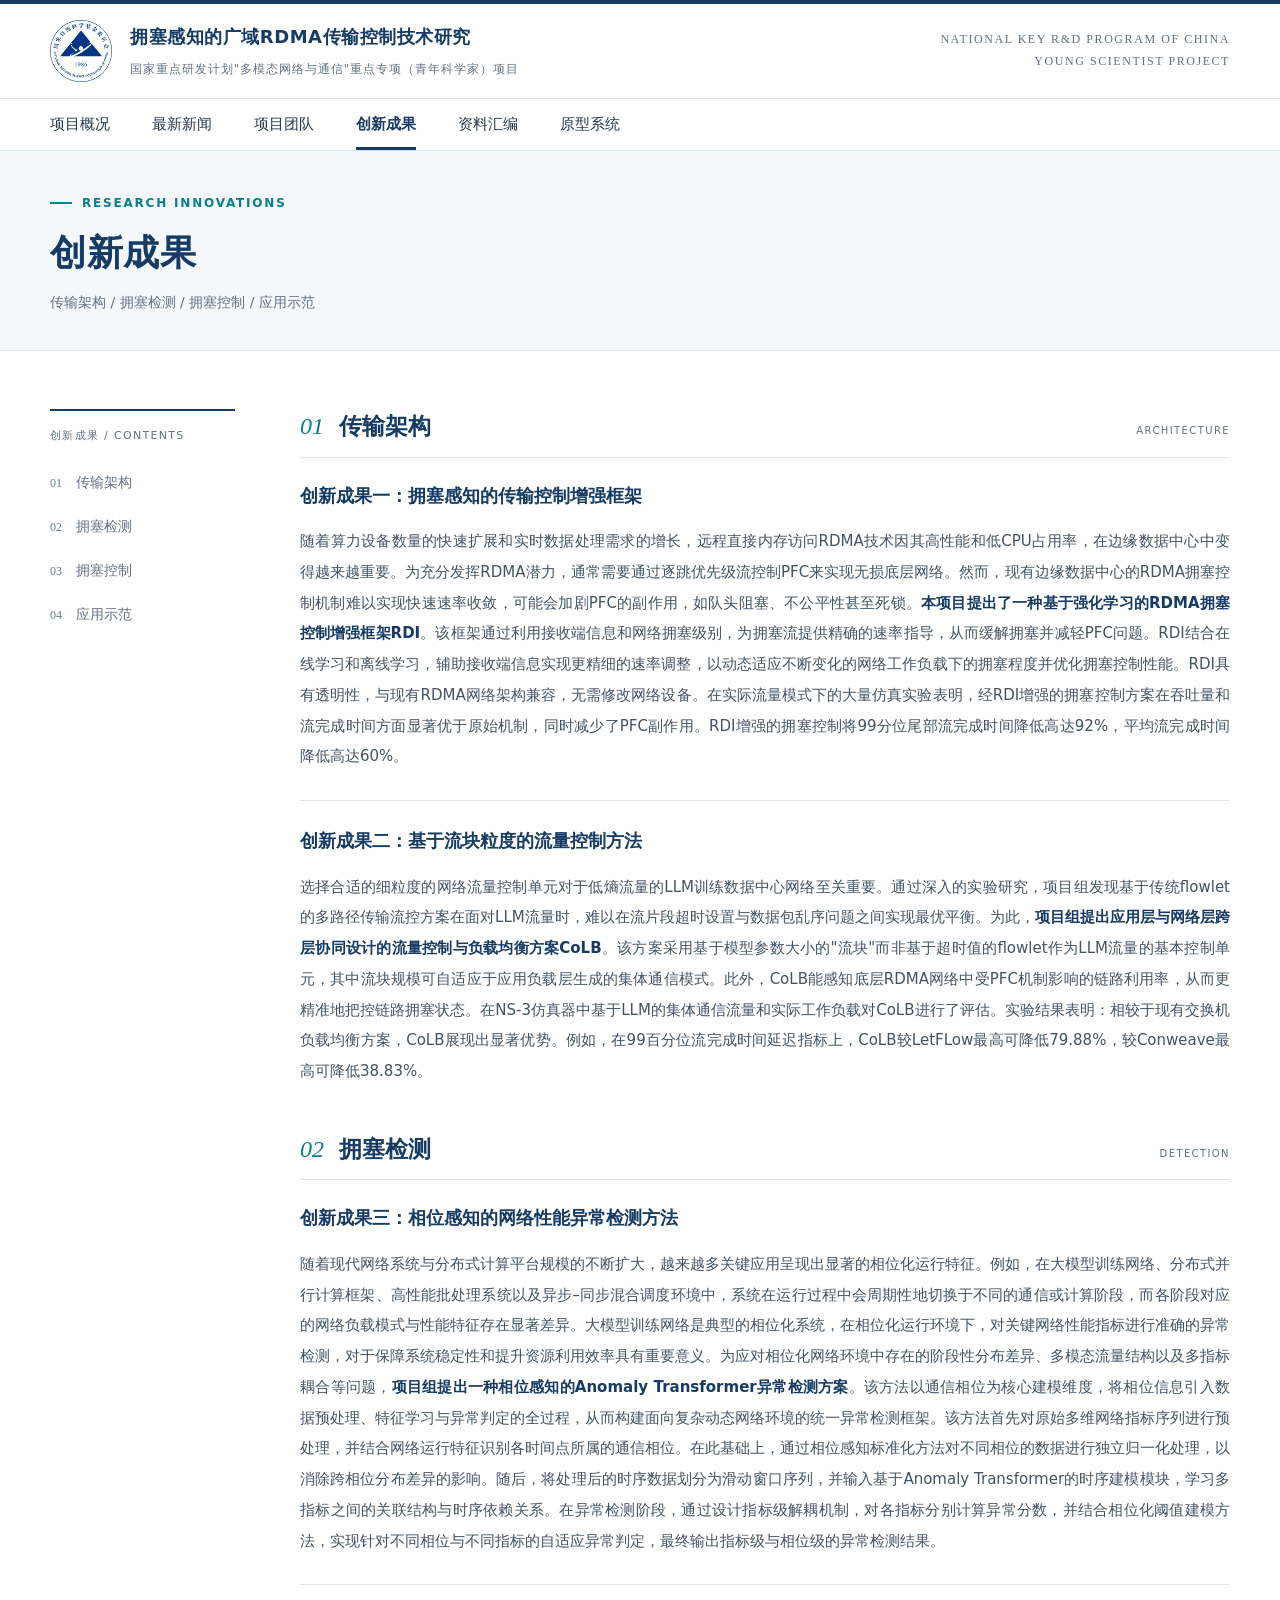
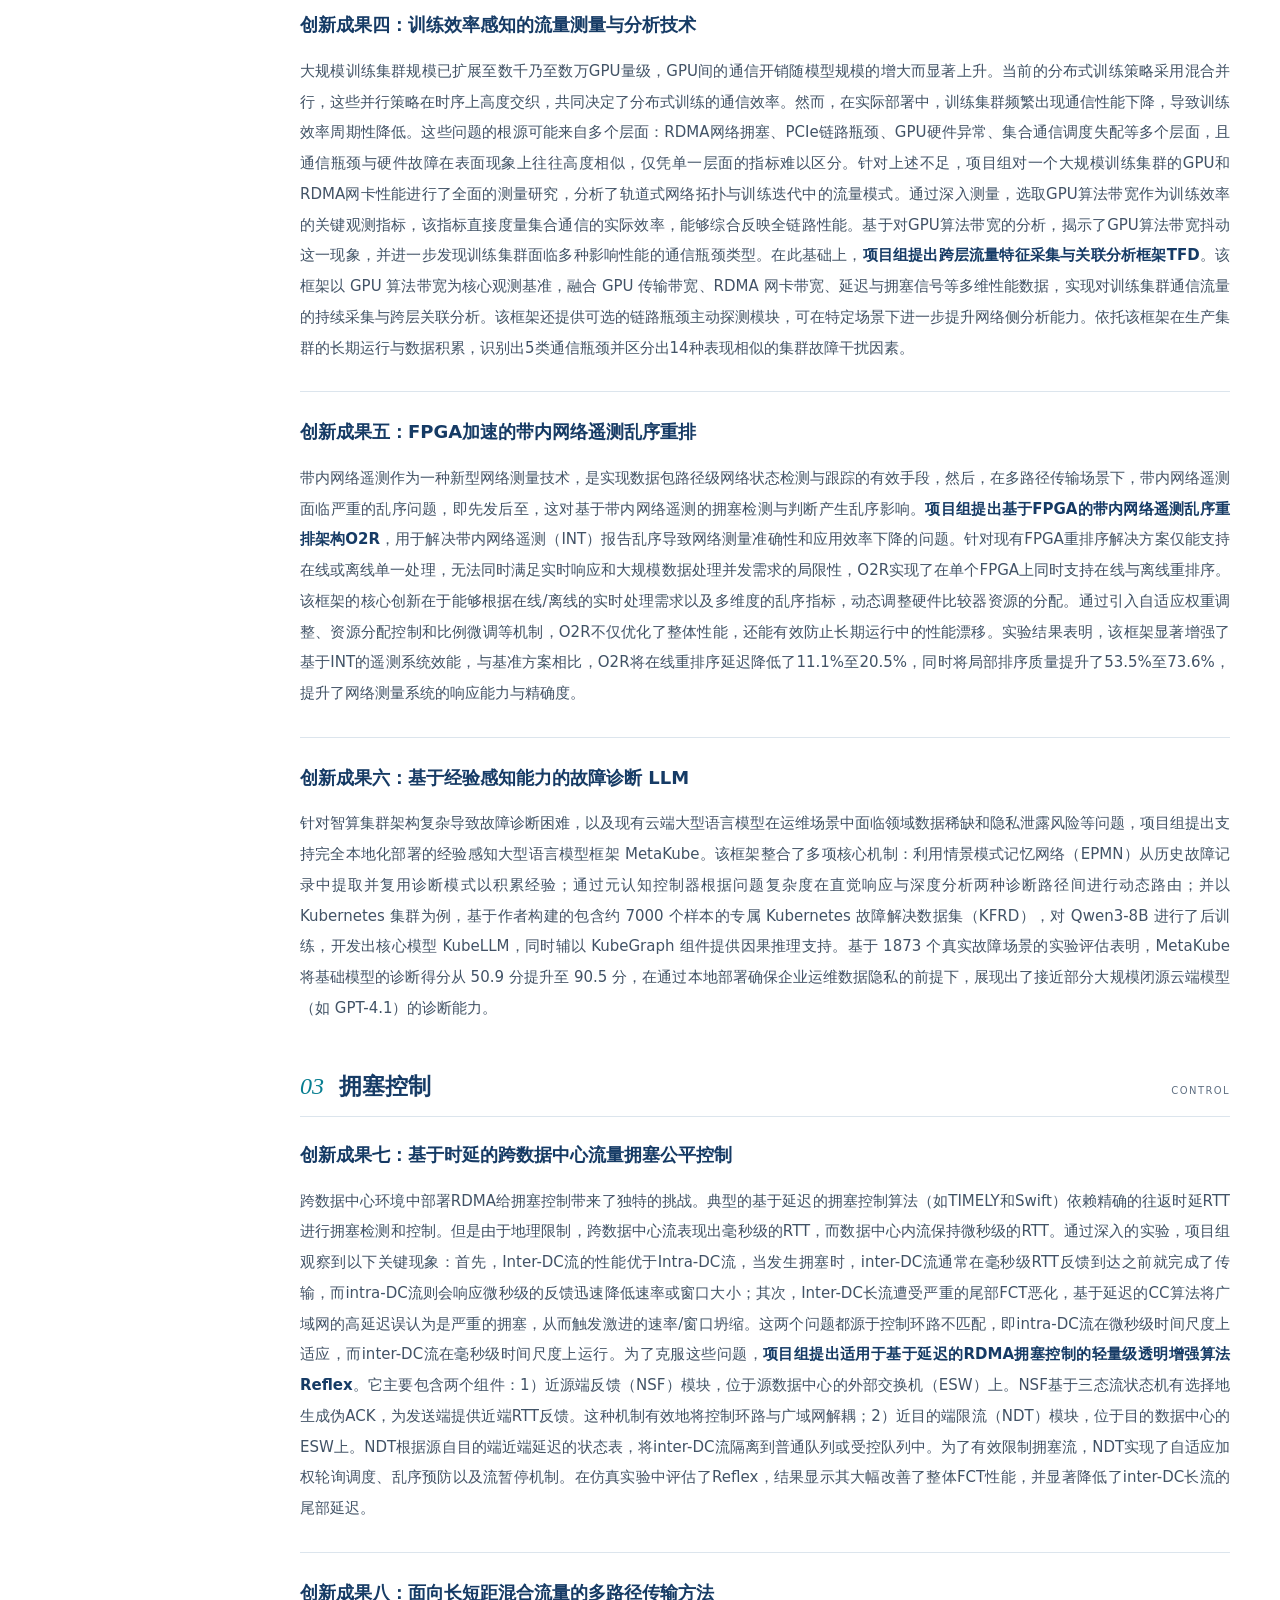
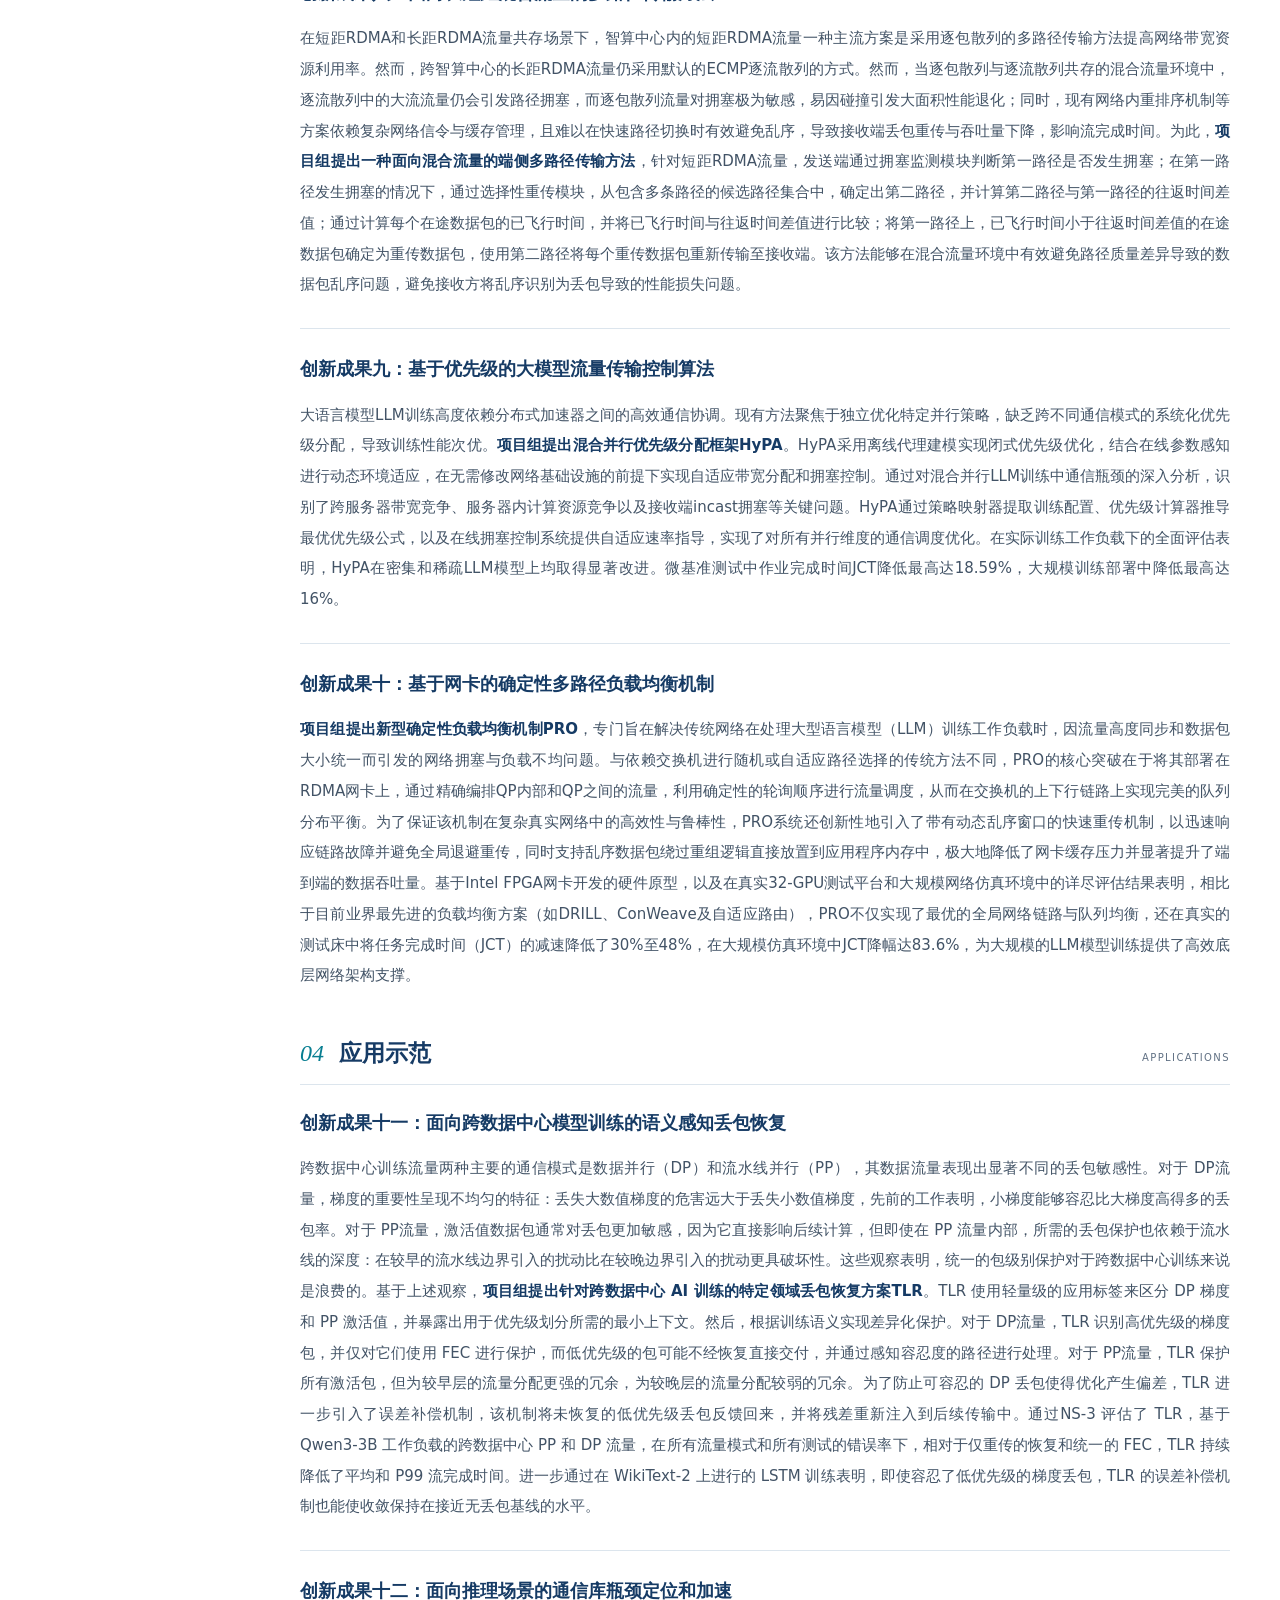
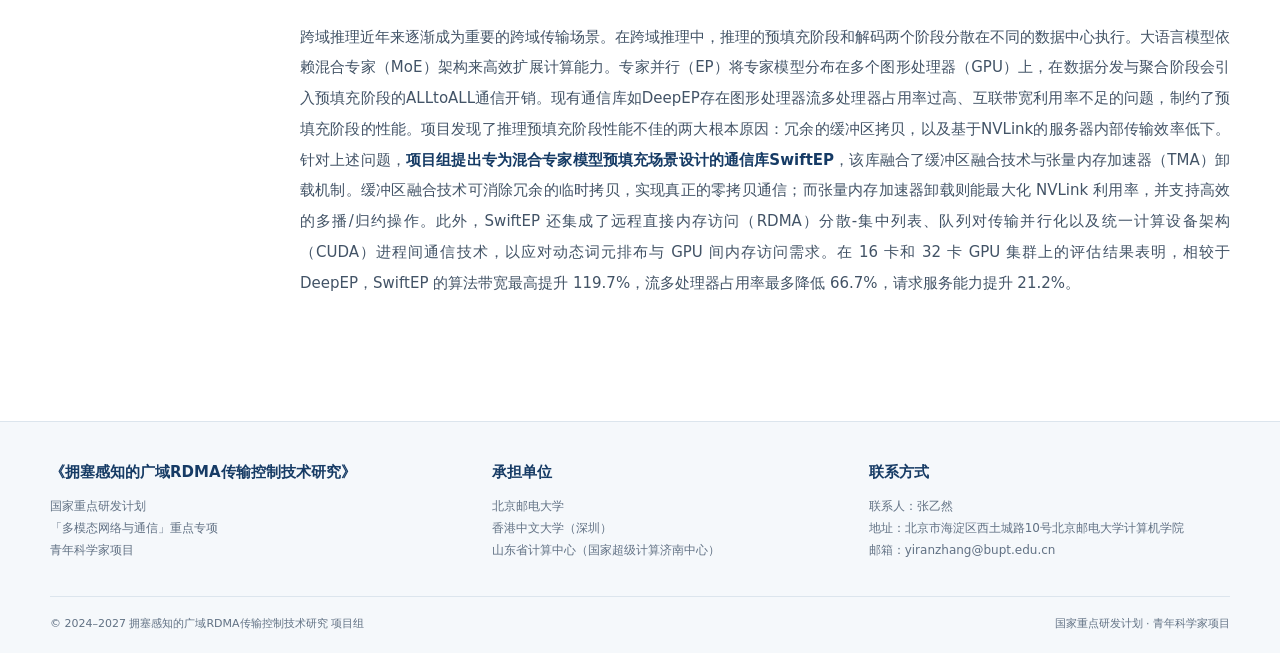
==== innovation.html @ 497ada8c "chore(preview): preserve the complete six-page visual baseline" ====
<!doctype html><html lang="zh-CN"><head><meta charset="utf-8"><meta name="viewport" content="width=device-width,initial-scale=1"><meta name="description" content="国家重点研发计划&quot;多模态网络与通信&quot;重点专项（青年科学家）项目"><title>创新成果 · 拥塞感知的广域RDMA传输控制技术研究</title><link rel="icon" href="assets/NSFC.png"><link rel="stylesheet" href="styles.css"><link rel="stylesheet" href="pages.css"><script src="main.js" defer></script></head><body><a class="skip" href="#main">跳至正文</a><header class="masthead"><div class="wrap brand-row"><a class="brand" href="index.html"><img src="assets/NSFC.png" alt="国家自然科学基金委员会标志" width="62" height="62"><div><strong>拥塞感知的广域RDMA传输控制技术研究</strong><small>国家重点研发计划"多模态网络与通信"重点专项（青年科学家）项目</small></div></a><div class="brand-note">NATIONAL KEY R&amp;D PROGRAM OF CHINA<br>YOUNG SCIENTIST PROJECT</div><button class="menu-toggle" aria-expanded="false" aria-controls="primary-navigation">菜单</button></div><div class="nav-row" id="primary-navigation"><nav class="wrap" aria-label="主导航"><a href="index.html">项目概况</a><a href="news.html">最新新闻</a><a href="team.html">项目团队</a><a href="innovation.html" aria-current="page">创新成果</a><a href="materials.html">资料汇编</a><a href="prototype.html">原型系统</a></nav></div></header><main id="main"><section class="page-intro"><div class="wrap"><div class="eyebrow">RESEARCH INNOVATIONS</div><h1>创新成果</h1><p>传输架构 / 拥塞检测 / 拥塞控制 / 应用示范</p></div></section><div class="wrap page-body"><aside class="section-nav" aria-label="本页目录"><div class="label">创新成果 / CONTENTS</div><a href="#architecture"><span>01</span>传输架构</a><a href="#detection"><span>02</span>拥塞检测</a><a href="#control"><span>03</span>拥塞控制</a><a href="#demonstration"><span>04</span>应用示范</a></aside><div class="page-articles"><section class="article-section" id="architecture"><div class="section-heading"><span class="number">01</span><h2>传输架构</h2><small>ARCHITECTURE</small></div><article class="innovation-entry">
<h3>创新成果一：拥塞感知的传输控制增强框架</h3>
<p>
          随着算力设备数量的快速扩展和实时数据处理需求的增长，远程直接内存访问RDMA技术因其高性能和低CPU占用率，在边缘数据中心中变得越来越重要。为充分发挥RDMA潜力，通常需要通过逐跳优先级流控制PFC来实现无损底层网络。然而，现有边缘数据中心的RDMA拥塞控制机制难以实现快速速率收敛，可能会加剧PFC的副作用，如队头阻塞、不公平性甚至死锁。<strong>本项目提出了一种基于强化学习的RDMA拥塞控制增强框架RDI</strong>。该框架通过利用接收端信息和网络拥塞级别，为拥塞流提供精确的速率指导，从而缓解拥塞并减轻PFC问题。RDI结合在线学习和离线学习，辅助接收端信息实现更精细的速率调整，以动态适应不断变化的网络工作负载下的拥塞程度并优化拥塞控制性能。RDI具有透明性，与现有RDMA网络架构兼容，无需修改网络设备。在实际流量模式下的大量仿真实验表明，经RDI增强的拥塞控制方案在吞吐量和流完成时间方面显著优于原始机制，同时减少了PFC副作用。RDI增强的拥塞控制将99分位尾部流完成时间降低高达92%，平均流完成时间降低高达60%。
        </p>
</article><article class="innovation-entry">
<h3>创新成果二：基于流块粒度的流量控制方法</h3>
<p>
          选择合适的细粒度的网络流量控制单元对于低熵流量的LLM训练数据中心网络至关重要。通过深入的实验研究，项目组发现基于传统flowlet的多路径传输流控方案在面对LLM流量时，难以在流片段超时设置与数据包乱序问题之间实现最优平衡。为此，<strong>项目组提出应用层与网络层跨层协同设计的流量控制与负载均衡方案CoLB</strong>。该方案采用基于模型参数大小的"流块"而非基于超时值的flowlet作为LLM流量的基本控制单元，其中流块规模可自适应于应用负载层生成的集体通信模式。此外，CoLB能感知底层RDMA网络中受PFC机制影响的链路利用率，从而更精准地把控链路拥塞状态。在NS-3仿真器中基于LLM的集体通信流量和实际工作负载对CoLB进行了评估。实验结果表明：相较于现有交换机负载均衡方案，CoLB展现出显著优势。例如，在99百分位流完成时间延迟指标上，CoLB较LetFLow最高可降低79.88%，较Conweave最高可降低38.83%。
        </p>
</article></section><section class="article-section" id="detection"><div class="section-heading"><span class="number">02</span><h2>拥塞检测</h2><small>DETECTION</small></div><article class="innovation-entry">
<h3>创新成果三：相位感知的网络性能异常检测方法</h3>
<p>
          随着现代网络系统与分布式计算平台规模的不断扩大，越来越多关键应用呈现出显著的相位化运行特征。例如，在大模型训练网络、分布式并行计算框架、高性能批处理系统以及异步–同步混合调度环境中，系统在运行过程中会周期性地切换于不同的通信或计算阶段，而各阶段对应的网络负载模式与性能特征存在显著差异。大模型训练网络是典型的相位化系统，在相位化运行环境下，对关键网络性能指标进行准确的异常检测，对于保障系统稳定性和提升资源利用效率具有重要意义。为应对相位化网络环境中存在的阶段性分布差异、多模态流量结构以及多指标耦合等问题，<strong>项目组提出一种相位感知的Anomaly Transformer异常检测方案</strong>。该方法以通信相位为核心建模维度，将相位信息引入数据预处理、特征学习与异常判定的全过程，从而构建面向复杂动态网络环境的统一异常检测框架。该方法首先对原始多维网络指标序列进行预处理，并结合网络运行特征识别各时间点所属的通信相位。在此基础上，通过相位感知标准化方法对不同相位的数据进行独立归一化处理，以消除跨相位分布差异的影响。随后，将处理后的时序数据划分为滑动窗口序列，并输入基于Anomaly Transformer的时序建模模块，学习多指标之间的关联结构与时序依赖关系。在异常检测阶段，通过设计指标级解耦机制，对各指标分别计算异常分数，并结合相位化阈值建模方法，实现针对不同相位与不同指标的自适应异常判定，最终输出指标级与相位级的异常检测结果。
        </p>
</article><article class="innovation-entry">
<h3>创新成果四：训练效率感知的流量测量与分析技术</h3>
<p>
          大规模训练集群规模已扩展至数千乃至数万GPU量级，GPU间的通信开销随模型规模的增大而显著上升。当前的分布式训练策略采用混合并行，这些并行策略在时序上高度交织，共同决定了分布式训练的通信效率。然而，在实际部署中，训练集群频繁出现通信性能下降，导致训练效率周期性降低。这些问题的根源可能来自多个层面：RDMA网络拥塞、PCIe链路瓶颈、GPU硬件异常、集合通信调度失配等多个层面，且通信瓶颈与硬件故障在表面现象上往往高度相似，仅凭单一层面的指标难以区分。针对上述不足，项目组对一个大规模训练集群的GPU和RDMA网卡性能进行了全面的测量研究，分析了轨道式网络拓扑与训练迭代中的流量模式。通过深入测量，选取GPU算法带宽作为训练效率的关键观测指标，该指标直接度量集合通信的实际效率，能够综合反映全链路性能。基于对GPU算法带宽的分析，揭示了GPU算法带宽抖动这一现象，并进一步发现训练集群面临多种影响性能的通信瓶颈类型。在此基础上，<strong>项目组提出跨层流量特征采集与关联分析框架TFD</strong>。该框架以 GPU 算法带宽为核心观测基准，融合 GPU 传输带宽、RDMA 网卡带宽、延迟与拥塞信号等多维性能数据，实现对训练集群通信流量的持续采集与跨层关联分析。该框架还提供可选的链路瓶颈主动探测模块，可在特定场景下进一步提升网络侧分析能力。依托该框架在生产集群的长期运行与数据积累，识别出5类通信瓶颈并区分出14种表现相似的集群故障干扰因素。
        </p>
</article><article class="innovation-entry">
<h3>创新成果五：FPGA加速的带内网络遥测乱序重排</h3>
<p>
          带内网络遥测作为一种新型网络测量技术，是实现数据包路径级网络状态检测与跟踪的有效手段，然后，在多路径传输场景下，带内网络遥测面临严重的乱序问题，即先发后至，这对基于带内网络遥测的拥塞检测与判断产生乱序影响。<strong>项目组提出基于FPGA的带内网络遥测乱序重排架构O2R</strong>，用于解决带内网络遥测（INT）报告乱序导致网络测量准确性和应用效率下降的问题。针对现有FPGA重排序解决方案仅能支持在线或离线单一处理，无法同时满足实时响应和大规模数据处理并发需求的局限性，O2R实现了在单个FPGA上同时支持在线与离线重排序。该框架的核心创新在于能够根据在线/离线的实时处理需求以及多维度的乱序指标，动态调整硬件比较器资源的分配。通过引入自适应权重调整、资源分配控制和比例微调等机制，O2R不仅优化了整体性能，还能有效防止长期运行中的性能漂移。实验结果表明，该框架显著增强了基于INT的遥测系统效能，与基准方案相比，O2R将在线重排序延迟降低了11.1%至20.5%，同时将局部排序质量提升了53.5%至73.6%，提升了网络测量系统的响应能力与精确度。
        </p>
</article><article class="innovation-entry">
<h3>创新成果六：基于经验感知能力的故障诊断 LLM</h3>
<p>
          针对智算集群架构复杂导致故障诊断困难，以及现有云端大型语言模型在运维场景中面临领域数据稀缺和隐私泄露风险等问题，项目组提出支持完全本地化部署的经验感知大型语言模型框架 MetaKube。该框架整合了多项核心机制：利用情景模式记忆网络（EPMN）从历史故障记录中提取并复用诊断模式以积累经验；通过元认知控制器根据问题复杂度在直觉响应与深度分析两种诊断路径间进行动态路由；并以 Kubernetes 集群为例，基于作者构建的包含约 7000 个样本的专属 Kubernetes 故障解决数据集（KFRD），对 Qwen3-8B 进行了后训练，开发出核心模型 KubeLLM，同时辅以 KubeGraph 组件提供因果推理支持。基于 1873 个真实故障场景的实验评估表明，MetaKube 将基础模型的诊断得分从 50.9 分提升至 90.5 分，在通过本地部署确保企业运维数据隐私的前提下，展现出了接近部分大规模闭源云端模型（如 GPT-4.1）的诊断能力。
        </p>
</article></section><section class="article-section" id="control"><div class="section-heading"><span class="number">03</span><h2>拥塞控制</h2><small>CONTROL</small></div><article class="innovation-entry">
<h3>创新成果七：基于时延的跨数据中心流量拥塞公平控制</h3>
<p>
          跨数据中心环境中部署RDMA给拥塞控制带来了独特的挑战。典型的基于延迟的拥塞控制算法（如TIMELY和Swift）依赖精确的往返时延RTT进行拥塞检测和控制。但是由于地理限制，跨数据中心流表现出毫秒级的RTT，而数据中心内流保持微秒级的RTT。通过深入的实验，项目组观察到以下关键现象：首先，Inter-DC流的性能优于Intra-DC流，当发生拥塞时，inter-DC流通常在毫秒级RTT反馈到达之前就完成了传输，而intra-DC流则会响应微秒级的反馈迅速降低速率或窗口大小；其次，Inter-DC长流遭受严重的尾部FCT恶化，基于延迟的CC算法将广域网的高延迟误认为是严重的拥塞，从而触发激进的速率/窗口坍缩。这两个问题都源于控制环路不匹配，即intra-DC流在微秒级时间尺度上适应，而inter-DC流在毫秒级时间尺度上运行。为了克服这些问题，<strong>项目组提出适用于基于延迟的RDMA拥塞控制的轻量级透明增强算法Reflex</strong>。它主要包含两个组件：1）近源端反馈（NSF）模块，位于源数据中心的外部交换机（ESW）上。NSF基于三态流状态机有选择地生成伪ACK，为发送端提供近端RTT反馈。这种机制有效地将控制环路与广域网解耦；2）近目的端限流（NDT）模块，位于目的数据中心的ESW上。NDT根据源自目的端近端延迟的状态表，将inter-DC流隔离到普通队列或受控队列中。为了有效限制拥塞流，NDT实现了自适应加权轮询调度、乱序预防以及流暂停机制。在仿真实验中评估了Reflex，结果显示其大幅改善了整体FCT性能，并显著降低了inter-DC长流的尾部延迟。
        </p>
</article><article class="innovation-entry">
<h3>创新成果八：面向长短距混合流量的多路径传输方法</h3>
<p>
          在短距RDMA和长距RDMA流量共存场景下，智算中心内的短距RDMA流量一种主流方案是采用逐包散列的多路径传输方法提高网络带宽资源利用率。然而，跨智算中心的长距RDMA流量仍采用默认的ECMP逐流散列的方式。然而，当逐包散列与逐流散列共存的混合流量环境中，逐流散列中的大流流量仍会引发路径拥塞，而逐包散列流量对拥塞极为敏感，易因碰撞引发大面积性能退化；同时，现有网络内重排序机制等方案依赖复杂网络信令与缓存管理，且难以在快速路径切换时有效避免乱序，导致接收端丢包重传与吞吐量下降，影响流完成时间。为此，<strong>项目组提出一种面向混合流量的端侧多路径传输方法</strong>，针对短距RDMA流量，发送端通过拥塞监测模块判断第一路径是否发生拥塞；在第一路径发生拥塞的情况下，通过选择性重传模块，从包含多条路径的候选路径集合中，确定出第二路径，并计算第二路径与第一路径的往返时间差值；通过计算每个在途数据包的已飞行时间，并将已飞行时间与往返时间差值进行比较；将第一路径上，已飞行时间小于往返时间差值的在途数据包确定为重传数据包，使用第二路径将每个重传数据包重新传输至接收端。该方法能够在混合流量环境中有效避免路径质量差异导致的数据包乱序问题，避免接收方将乱序识别为丢包导致的性能损失问题。
        </p>
</article><article class="innovation-entry">
<h3>创新成果九：基于优先级的大模型流量传输控制算法</h3>
<p>
          大语言模型LLM训练高度依赖分布式加速器之间的高效通信协调。现有方法聚焦于独立优化特定并行策略，缺乏跨不同通信模式的系统化优先级分配，导致训练性能次优。<strong>项目组提出混合并行优先级分配框架HyPA</strong>。HyPA采用离线代理建模实现闭式优先级优化，结合在线参数感知进行动态环境适应，在无需修改网络基础设施的前提下实现自适应带宽分配和拥塞控制。通过对混合并行LLM训练中通信瓶颈的深入分析，识别了跨服务器带宽竞争、服务器内计算资源竞争以及接收端incast拥塞等关键问题。HyPA通过策略映射器提取训练配置、优先级计算器推导最优优先级公式，以及在线拥塞控制系统提供自适应速率指导，实现了对所有并行维度的通信调度优化。在实际训练工作负载下的全面评估表明，HyPA在密集和稀疏LLM模型上均取得显著改进。微基准测试中作业完成时间JCT降低最高达18.59%，大规模训练部署中降低最高达16%。
        </p>
</article><article class="innovation-entry">
<h3>创新成果十：基于网卡的确定性多路径负载均衡机制</h3>
<p>
<strong>项目组提出新型确定性负载均衡机制PRO</strong>，专门旨在解决传统网络在处理大型语言模型（LLM）训练工作负载时，因流量高度同步和数据包大小统一而引发的网络拥塞与负载不均问题。与依赖交换机进行随机或自适应路径选择的传统方法不同，PRO的核心突破在于将其部署在RDMA网卡上，通过精确编排QP内部和QP之间的流量，利用确定性的轮询顺序进行流量调度，从而在交换机的上下行链路上实现完美的队列分布平衡。为了保证该机制在复杂真实网络中的高效性与鲁棒性，PRO系统还创新性地引入了带有动态乱序窗口的快速重传机制，以迅速响应链路故障并避免全局退避重传，同时支持乱序数据包绕过重组逻辑直接放置到应用程序内存中，极大地降低了网卡缓存压力并显著提升了端到端的数据吞吐量。基于Intel FPGA网卡开发的硬件原型，以及在真实32-GPU测试平台和大规模网络仿真环境中的详尽评估结果表明，相比于目前业界最先进的负载均衡方案（如DRILL、ConWeave及自适应路由），PRO不仅实现了最优的全局网络链路与队列均衡，还在真实的测试床中将任务完成时间（JCT）的减速降低了30%至48%，在大规模仿真环境中JCT降幅达83.6%，为大规模的LLM模型训练提供了高效底层网络架构支撑。
        </p>
</article></section><section class="article-section" id="demonstration"><div class="section-heading"><span class="number">04</span><h2>应用示范</h2><small>APPLICATIONS</small></div><article class="innovation-entry">
<h3>创新成果十一：面向跨数据中心模型训练的语义感知丢包恢复</h3>
<p>
          跨数据中心训练流量两种主要的通信模式是数据并行（DP）和流水线并行（PP），其数据流量表现出显著不同的丢包敏感性。对于 DP流量，梯度的重要性呈现不均匀的特征：丢失大数值梯度的危害远大于丢失小数值梯度，先前的工作表明，小梯度能够容忍比大梯度高得多的丢包率。对于 PP流量，激活值数据包通常对丢包更加敏感，因为它直接影响后续计算，但即使在 PP 流量内部，所需的丢包保护也依赖于流水线的深度：在较早的流水线边界引入的扰动比在较晚边界引入的扰动更具破坏性。这些观察表明，统一的包级别保护对于跨数据中心训练来说是浪费的。基于上述观察，<strong>项目组提出针对跨数据中心 AI 训练的特定领域丢包恢复方案TLR</strong>。TLR 使用轻量级的应用标签来区分 DP 梯度和 PP 激活值，并暴露出用于优先级划分所需的最小上下文。然后，根据训练语义实现差异化保护。对于 DP流量，TLR 识别高优先级的梯度包，并仅对它们使用 FEC 进行保护，而低优先级的包可能不经恢复直接交付，并通过感知容忍度的路径进行处理。对于 PP流量，TLR 保护所有激活包，但为较早层的流量分配更强的冗余，为较晚层的流量分配较弱的冗余。为了防止可容忍的 DP 丢包使得优化产生偏差，TLR 进一步引入了误差补偿机制，该机制将未恢复的低优先级丢包反馈回来，并将残差重新注入到后续传输中。通过NS-3 评估了 TLR，基于 Qwen3-3B 工作负载的跨数据中心 PP 和 DP 流量，在所有流量模式和所有测试的错误率下，相对于仅重传的恢复和统一的 FEC，TLR 持续降低了平均和 P99 流完成时间。进一步通过在 WikiText-2 上进行的 LSTM 训练表明，即使容忍了低优先级的梯度丢包，TLR 的误差补偿机制也能使收敛保持在接近无丢包基线的水平。
        </p>
</article><article class="innovation-entry">
<h3>创新成果十二：面向推理场景的通信库瓶颈定位和加速</h3>
<p>
          跨域推理近年来逐渐成为重要的跨域传输场景。在跨域推理中，推理的预填充阶段和解码两个阶段分散在不同的数据中心执行。大语言模型依赖混合专家（MoE）架构来高效扩展计算能力。专家并行（EP）将专家模型分布在多个图形处理器（GPU）上，在数据分发与聚合阶段会引入预填充阶段的ALLtoALL通信开销。现有通信库如DeepEP存在图形处理器流多处理器占用率过高、互联带宽利用率不足的问题，制约了预填充阶段的性能。项目发现了推理预填充阶段性能不佳的两大根本原因：冗余的缓冲区拷贝，以及基于NVLink的服务器内部传输效率低下。针对上述问题，<strong>项目组提出专为混合专家模型预填充场景设计的通信库SwiftEP</strong>，该库融合了缓冲区融合技术与张量内存加速器（TMA）卸载机制。缓冲区融合技术可消除冗余的临时拷贝，实现真正的零拷贝通信；而张量内存加速器卸载则能最大化 NVLink 利用率，并支持高效的多播/归约操作。此外，SwiftEP 还集成了远程直接内存访问（RDMA）分散-集中列表、队列对传输并行化以及统一计算设备架构（CUDA）进程间通信技术，以应对动态词元排布与 GPU 间内存访问需求。在 16 卡和 32 卡 GPU 集群上的评估结果表明，相较于 DeepEP，SwiftEP 的算法带宽最高提升 119.7%，流多处理器占用率最多降低 66.7%，请求服务能力提升 21.2%。
        </p>
</article></section></div></div></main><footer><div class="wrap"><div class="footer-grid"><section><h2>《拥塞感知的广域RDMA传输控制技术研究》</h2><p>国家重点研发计划<br>「多模态网络与通信」重点专项<br>青年科学家项目</p></section><section><h2>承担单位</h2><ul>
<li><a href="https://www.bupt.edu.cn/" rel="noopener noreferrer" target="_blank">北京邮电大学</a></li>
<li><a href="https://www.cuhk.edu.cn/" rel="noopener noreferrer" target="_blank">香港中文大学（深圳）</a></li>
<li><a href="https://www.scsc.org/" rel="noopener noreferrer" target="_blank">山东省计算中心（国家超级计算济南中心）</a></li>
</ul></section><section><h2>联系方式</h2><ul>
<li>联系人：张乙然</li>
<li><a href="https://maps.apple.com/?q=%E5%8C%97%E4%BA%AC%E5%B8%82%E6%B5%B7%E6%B7%80%E5%8C%BA%E8%A5%BF%E5%9C%9F%E5%9F%8E%E8%B7%AF10%E5%8F%B7%E5%8C%97%E4%BA%AC%E9%82%AE%E7%94%B5%E5%A4%A7%E5%AD%A6%E8%AE%A1%E7%AE%97%E6%9C%BA%E5%AD%A6%E9%99%A2" rel="noopener noreferrer" target="_blank">地址：北京市海淀区西土城路10号北京邮电大学计算机学院</a></li>
<li><a href="mailto:yiranzhang@bupt.edu.cn">邮箱：yiranzhang@bupt.edu.cn</a></li>
</ul></section></div><div class="copyright"><span>© 2024–2027 拥塞感知的广域RDMA传输控制技术研究 项目组</span><span>国家重点研发计划 · 青年科学家项目</span></div></div></footer></body></html>
---- styles.css ----
:root{--navy:#163b65;--ink:#24374a;--muted:#617184;--accent:#087e91;--line:#dce5ed;--paper:#f5f8fb;--white:#fff;--width:1180px}*{box-sizing:border-box}html{scroll-behavior:smooth;scroll-padding-top:140px}body{margin:0;color:var(--ink);font:16px/1.85 'Microsoft YaHei','PingFang SC',system-ui,sans-serif;background:var(--white)}a{color:inherit;text-decoration:none}a,button{touch-action:manipulation}a:focus-visible,button:focus-visible{outline:3px solid var(--accent);outline-offset:5px}a:hover{color:var(--accent)}img{max-width:100%;height:auto}button{font:inherit;cursor:pointer}.wrap{width:min(var(--width),calc(100% - 64px));margin-inline:auto}.skip{position:fixed;top:-100px;left:20px;background:white;padding:10px;z-index:20}.skip:focus{top:10px}.masthead{border-top:4px solid var(--navy);background:white;position:sticky;top:0;z-index:10;box-shadow:0 1px 0 var(--line)}.brand-row{display:flex;align-items:center;justify-content:space-between;gap:24px;min-height:94px}.brand{display:flex;align-items:center;gap:18px}.brand img{width:62px;height:62px;flex:none}.brand strong{display:block;font-size:18px;color:var(--navy);letter-spacing:.03em}.brand small{font-size:12px;color:var(--muted);letter-spacing:.08em}.brand-note{font:12px/1.8 Georgia,serif;letter-spacing:.13em;color:var(--muted);text-align:right}.nav-row{border-top:1px solid var(--line)}nav{display:flex;gap:42px}nav a{display:flex;align-items:center;min-height:51px;position:relative;font-size:15px}nav a[aria-current=page]{color:var(--navy);font-weight:700}nav a[aria-current=page]:after{content:'';height:3px;background:var(--navy);position:absolute;bottom:0;inset-inline:0}.menu-toggle{display:none;min-height:44px;padding:4px 13px;background:white;color:var(--navy);border:1px solid var(--line)}.hero{background:var(--paper);position:relative;overflow:hidden;border-bottom:1px solid var(--line)}.hero-inner{display:grid;grid-template-columns:1.32fr 1fr;align-items:center;gap:45px;padding-block:66px 48px}.eyebrow{font-size:12px;letter-spacing:.15em;font-weight:600;color:var(--accent);display:flex;align-items:center;gap:10px}.eyebrow:before{content:'';width:22px;height:2px;background:var(--accent)}h1{font-size:clamp(29px,3.05vw,43px);line-height:1.5;letter-spacing:.015em;color:var(--navy);margin:17px 0 19px;font-weight:650}h1 span{display:block}.hero-copy>p{font-size:14px;line-height:2;color:var(--muted);margin:0;max-width:590px}.hero-actions{display:flex;gap:25px;align-items:center;margin-top:27px}.primary{display:inline-flex;min-height:46px;align-items:center;gap:26px;padding:5px 20px;background:var(--navy);color:white;font-size:14px}.primary:hover{background:#24517d;color:white}.text-link{font-size:14px;color:var(--navy);border-bottom:1px solid #9eb2c4;padding-block:8px}.network{position:relative}.network svg{display:block;width:100%;height:auto}.network-caption{display:flex;justify-content:space-between;gap:10px;padding-top:14px;border-top:1px solid #cddbe7;color:var(--muted);font-size:11px;letter-spacing:.09em}.hero-meta{display:flex;align-items:center;gap:25px;border-top:1px solid var(--line);padding:18px 0;color:var(--muted);font-size:12px}.hero-meta span:first-child{font-weight:600;color:var(--navy)}.page-body{display:grid;grid-template-columns:185px minmax(0,1fr);gap:65px;padding-block:58px 78px}.section-nav{align-self:start;position:sticky;top:177px;border-top:2px solid var(--navy);padding-top:15px}.section-nav .label{font-size:11px;letter-spacing:.12em;color:var(--muted);margin-bottom:15px}.section-nav a{display:flex;align-items:center;gap:14px;min-height:44px;font-size:14px;color:var(--muted)}.section-nav a span{font:12px Georgia,serif;color:#657c92}.section-nav a:hover{color:var(--navy)}.section-nav .news-entry{margin-top:24px;border-top:1px solid var(--line);padding-top:12px;color:var(--navy)}.article-section{margin-bottom:45px;scroll-margin-top:20px}.section-heading{display:flex;align-items:baseline;gap:15px;border-bottom:1px solid var(--line);margin-bottom:22px;padding-bottom:13px}.section-heading .number{font:italic 24px Georgia,serif;color:var(--accent)}h2{font-size:23px;font-weight:650;color:var(--navy);line-height:1.5;margin:0}.section-heading small{margin-left:auto;font-size:10px;letter-spacing:.14em;color:var(--muted)}.article-section p{margin:0;color:#425366;text-align:justify;line-height:2.05}.figure{margin:28px 0 0;border:1px solid var(--line);padding:20px;background:#fff}.figure img{display:block;width:100%}.figure figcaption{border-top:1px solid var(--line);padding-top:12px;margin-top:18px;font-size:12px;color:var(--muted)}.timeline{margin-top:30px;display:grid;grid-template-columns:repeat(3,1fr);gap:0}.milestone{padding:23px 18px 24px 0;border-top:1px solid var(--line);position:relative}.milestone:before{content:'';position:absolute;top:-4px;width:7px;height:7px;background:var(--navy);border-radius:50%}.milestone time{font-size:12px;color:var(--muted);font-variant-numeric:tabular-nums}.milestone h3{font-size:16px;font-weight:500;color:var(--navy);margin:5px 0}.news-banner{border-block:1px solid var(--line);padding:23px 0;display:flex;justify-content:space-between;gap:20px;align-items:center}.news-banner p{font-size:13px;color:var(--muted);margin:3px 0 0}.news-banner strong{font-size:18px;color:var(--navy)}.news-banner>a{font-size:14px;color:var(--navy);padding:12px 0;white-space:nowrap}footer{border-top:1px solid var(--line);background:var(--paper);padding:39px 0 18px}.footer-grid{display:grid;grid-template-columns:1.2fr 1fr 1.1fr;gap:48px;font-size:12px;color:var(--muted)}.footer-grid h2{font-size:15px;margin-bottom:11px}.footer-grid p{margin:0 0 5px}.footer-grid ul{padding:0;margin:0;list-style:none}.copyright{border-top:1px solid var(--line);margin-top:30px;padding-top:17px;font-size:11px;color:var(--muted);display:flex;justify-content:space-between;gap:20px}.news-page{padding-block:55px 80px;min-height:60vh}.news-page h1{margin-bottom:35px}.news-item{display:grid;grid-template-columns:110px 1fr 170px;gap:25px;padding:26px 0;border-top:1px solid var(--line);align-items:center}.news-item time{font-size:13px;color:var(--muted)}.news-item h2{font-size:17px;line-height:1.8;font-weight:500}.news-item img{width:170px;height:104px;object-fit:cover}.news-item:last-child{border-bottom:1px solid var(--line)}@media(min-width:1500px){.hero-inner{padding-block:80px 58px}}@media(max-width:1000px){.brand-note{display:none}.brand strong{font-size:16px}nav{justify-content:space-between;gap:15px}.hero-inner{gap:20px;grid-template-columns:1.2fr 1fr}.page-body{grid-template-columns:150px minmax(0,1fr);gap:35px}.footer-grid{gap:24px}.hero-meta{gap:15px;flex-wrap:wrap}}@media(max-width:700px){html{scroll-padding-top:110px}.wrap{width:calc(100% - 36px)}.brand-row{min-height:88px;gap:10px}.brand{gap:10px;min-width:0}.brand img{width:46px;height:46px}.brand strong{font-size:13px;line-height:1.65;max-width:250px}.brand small{font-size:10px;letter-spacing:0}.menu-toggle{display:block;flex:none;font-size:12px}.nav-row{display:none}.nav-row.is-open{display:block}nav{display:grid;grid-template-columns:repeat(3,1fr);gap:0 14px}nav a{justify-content:center;font-size:14px;min-height:48px}.hero-inner{grid-template-columns:1fr;padding-block:36px 25px;gap:27px}h1{font-size:29px}.hero-copy>p{font-size:13px}.network{max-width:420px;width:100%;margin:auto}.network-caption{font-size:10px}.hero-meta{font-size:11px;gap:4px 15px;padding-block:14px}.page-body{display:block;padding-block:30px 45px}.section-nav{position:static;display:flex;flex-wrap:wrap;gap:0 17px;padding-top:8px;margin-bottom:33px}.section-nav .label{width:100%;margin-bottom:3px}.section-nav a{font-size:12px;gap:6px}.section-nav .news-entry{margin:0;border:0;padding:0}.article-section{margin-bottom:34px}h2{font-size:20px}.section-heading{gap:11px}.section-heading small{display:none}.article-section p{font-size:15px;line-height:2}.figure{padding:10px;margin-top:20px}.figure figcaption{font-size:11px}.timeline{grid-template-columns:repeat(2,1fr)}.news-banner{align-items:flex-start}.news-banner strong{font-size:17px}.news-banner p{font-size:12px}.footer-grid{grid-template-columns:1fr;gap:22px}.copyright{display:block}.copyright span{display:block;margin-bottom:5px}.news-item{grid-template-columns:75px 1fr;gap:14px}.news-item img{grid-column:2;width:100%;height:auto;max-height:200px;object-fit:cover}.news-item h2{font-size:16px}.news-item time{font-size:12px}.news-page{padding-top:30px}}@media(prefers-reduced-motion:reduce){html{scroll-behavior:auto}}
---- pages.css ----
/* Inner pages share the homepage's colors, chapter headings and reading grid. */
.page-intro {
  padding: 42px 0 34px;
  background: var(--paper);
  border-bottom: 1px solid var(--line);
}
.page-intro h1 { font-size: 36px; margin: 12px 0 10px; }
.page-intro p { margin: 0; max-width: 850px; font-size: 14px; color: var(--muted); }
.page-articles { min-width: 0; }
.page-articles h3 { color: var(--navy); font-size: 18px; font-weight: 600; line-height: 1.75; }
.page-articles h4 { color: var(--navy); font-size: 18px; font-weight: 600; line-height: 1.75; }
.team-unit-label { margin: 30px 0 18px; font-size: 14px !important; color: var(--accent) !important; }
.team-participant { border-top: 1px solid var(--line); padding: 24px 0 28px; }
.team-participant-logo { width: 70px; height: 70px; object-fit: contain; float: left; margin: 0 18px 12px 0; }
.team-participant h4 { margin: 0 0 18px; min-height: 70px; display: flex; align-items: center; }
.team-participant p { clear: both; margin-bottom: 14px; font-size: 15px; }
.team-participant p:last-child { margin-bottom: 0; }
.team-leader { display: grid; grid-template-columns: 116px minmax(0, 1fr); gap: 27px; }
.team-leader-photo { width: 116px; height: 148px; object-fit: cover; object-position: top; }
.team-leader h4 { min-height: 0; margin-bottom: 10px; }
.team-student-list { display: grid; grid-template-columns: repeat(3, 1fr); border-top: 1px solid var(--line); }
.team-student-item { padding: 15px 0; border-bottom: 1px solid var(--line); font-size: 15px; }
.team-student-icon { display: none; }
.innovation-entry { padding: 0 0 28px; margin-bottom: 24px; border-bottom: 1px solid var(--line); }
.innovation-entry h3 { margin: 0 0 15px; }
.innovation-entry p { font-size: 15px; }
.innovation-entry strong { color: var(--navy); font-weight: 600; }
.innovation-entry:last-child { border-bottom: 0; margin-bottom: 0; padding-bottom: 0; }
.references { padding: 0; margin: 0; list-style: none; }
.references li { display: flex; gap: 18px; padding: 18px 0; border-bottom: 1px solid var(--line); }
.references li:last-child { border-bottom: 0; }
.reference-number { flex: 0 0 30px; color: var(--accent); font: 15px/1.9 Georgia, serif; }
.reference-text { min-width: 0; font: 17px/1.85 Georgia, 'Microsoft YaHei', serif; overflow-wrap: anywhere; }
.reference-text a { color: var(--navy); text-decoration: underline; text-decoration-color: #c3d0dd; text-underline-offset: 4px; }
.reference-text a:hover { color: var(--accent); text-decoration-color: var(--accent); }
.reference-meta { color: var(--muted); }
.news-archive { padding-block: 38px 75px; }
.news-archive .news-item:first-child { border-top: 0; }
.news-archive .news-item h2 { color: var(--ink); }
.prototype-note { font-size: 12px; color: var(--muted) !important; padding: 0 0 20px; }
.proto-dashboard { display: grid; grid-template-columns: 1fr 1fr; gap: 24px; }
.proto-center { grid-column: 1 / -1; grid-row: 1; min-width: 0; }
.proto-left, .proto-right { min-width: 0; }
.proto-map-wrap { border: 1px solid var(--line); background: var(--paper); padding: 20px; }
.proto-map-title { margin: 0 0 15px; font-size: 15px !important; }
.proto-map-canvas { height: 460px; }
#topology-map { width: 100%; height: 100%; display: block; }
.proto-node:focus-visible { outline: none; }
.node-picker-label { display: flex; align-items: center; justify-content: flex-end; gap: 15px; color: var(--muted); font-size: 13px; border-top: 1px solid var(--line); padding-top: 14px; }
#node-picker { min-height: 44px; min-width: 130px; padding: 8px 12px; border: 1px solid var(--line); color: var(--navy); background: white; font: inherit; }
#node-picker:focus-visible { outline: 3px solid var(--accent); outline-offset: 3px; }
.proto-legend { display: flex; flex-wrap: wrap; justify-content: center; gap: 10px 22px; padding: 13px 0; font-size: 12px; color: var(--muted); }
.proto-legend-item { display: inline-flex; align-items: center; gap: 7px; }
.proto-legend-dot { width: 7px; height: 7px; border-radius: 50%; background: var(--navy); }
.proto-legend-item:first-child .proto-legend-dot { background: var(--accent); }
.proto-legend-line { width: 19px; height: 2px; background: var(--navy); }
.proto-legend-item:nth-child(3) .proto-legend-line { background: var(--accent); height: 3px; }
.proto-legend-item:last-child .proto-legend-line { opacity: .35; }
.proto-panel { border-top: 1px solid var(--line); padding: 18px 0 22px; }
.proto-panel h3 { margin: 0 0 17px; font-size: 15px; }
.proto-badge { display: block; margin-top: 3px; color: var(--muted); font-size: 12px; font-weight: 400; }
.proto-traffic-chart svg { width: 100%; height: auto; display: block; }
.proto-stat-row { display: flex; gap: 40px; }
.proto-stat-value { font: 30px Georgia, serif; color: var(--navy); }
.proto-stat-label { font-size: 12px; color: var(--muted); margin-top: 5px; }
.proto-top5-list { display: grid; gap: 8px; }
.proto-top5-item { display: flex; align-items: center; gap: 10px; font-size: 12px; }
.proto-top5-rank { color: var(--accent); width: 15px; }
.proto-top5-name { width: 40px; }
.proto-top5-spark { width: 70px; height: 24px; margin-left: auto; }
.proto-top5-val { min-width: 73px; text-align: right; color: var(--muted); }
.proto-detail-row { display: flex; justify-content: space-between; gap: 20px; font-size: 13px; margin-bottom: 9px; }
.proto-detail-label { color: var(--muted); white-space: nowrap; }
.proto-detail-value { text-align: right; }
.proto-node-image { width: 100%; max-height: 210px; object-fit: cover; margin-top: 14px; }
.proto-link-info { font-size: 12px; }
.proto-cert-badge { font-size: 13px; color: var(--accent); padding: 12px 16px; background: var(--paper); border-left: 2px solid var(--accent); margin-bottom: 24px; }
.proto-result-item { margin-bottom: 24px; min-width: 0; }
.proto-table-wrap { overflow-x: auto; border: 1px solid var(--line); scrollbar-width: thin; }
.proto-table-wrap:focus-visible { outline: 2px solid var(--accent); outline-offset: 3px; }
.proto-data-table { width: 100%; border-collapse: collapse; font-size: 12px; line-height: 1.65; font-variant-numeric: tabular-nums; }
.proto-data-table th, .proto-data-table td { text-align: center; padding: 12px 9px; border-bottom: 1px solid var(--line); border-right: 1px solid var(--line); white-space: nowrap; }
.proto-data-table th:last-child, .proto-data-table td:last-child { border-right: 0; }
.proto-data-table tr:last-child td { border-bottom: 0; }
.proto-data-table thead { background: var(--paper); color: var(--navy); }
.proto-row-ours { background: #edf5f7; color: var(--navy); font-weight: 600; }
.proto-app-label { font-size: 16px; color: var(--navy) !important; font-weight: 600; margin: 30px 0 18px !important; }
.proto-app-top { display: grid; grid-template-columns: 1fr 1fr; gap: 20px; }
.proto-app-top > * { min-width: 0; }
.proto-app-figure-cell { padding: 16px !important; }
.proto-app-figure-cell img { width: 100%; display: block; }
.proto-param-table { table-layout: fixed; }
.proto-param-table td { white-space: normal; overflow-wrap: anywhere; }
.proto-param-table td:first-child { width: 32%; }
.proto-param-table a { color: var(--accent); text-decoration: underline; }
@media (max-width: 1000px) {
  .proto-app-top { grid-template-columns: 1fr; }
  .team-leader { grid-template-columns: 90px minmax(0, 1fr); gap: 20px; }
  .team-leader-photo { width: 90px; height: 118px; }
  .proto-dashboard { gap: 18px; }
  .proto-top5-spark { width: 50px; }
}
@media (max-width: 700px) {
  .page-intro { padding: 28px 0 25px; }
  .page-intro h1 { font-size: 29px; }
  .page-intro p { font-size: 13px; }
  .team-leader { display: block; }
  .team-leader-photo { width: 90px; height: 116px; margin-bottom: 16px; }
  .team-participant-logo { width: 54px; height: 54px; }
  .team-participant h4 { min-height: 54px; font-size: 16px; }
  .team-leader h4 { min-height: 0; }
  .team-student-list { grid-template-columns: repeat(2, 1fr); }
  .references li { gap: 10px; padding-block: 16px; }
  .reference-text { font-size: 16px; }
  .reference-number { flex-basis: 27px; font-size: 14px; }
  .news-archive { padding-block: 15px 45px; }
  .proto-dashboard { grid-template-columns: 1fr; }
  .proto-center { grid-column: 1; }
  .proto-map-wrap { padding: 12px; }
  .proto-map-canvas { height: 330px; }
  .proto-top5-spark { width: 100px; }
  .proto-data-table th, .proto-data-table td { padding: 10px; }
  .proto-map-title { font-size: 14px !important; }
  .proto-app-label { font-size: 15px; }
}
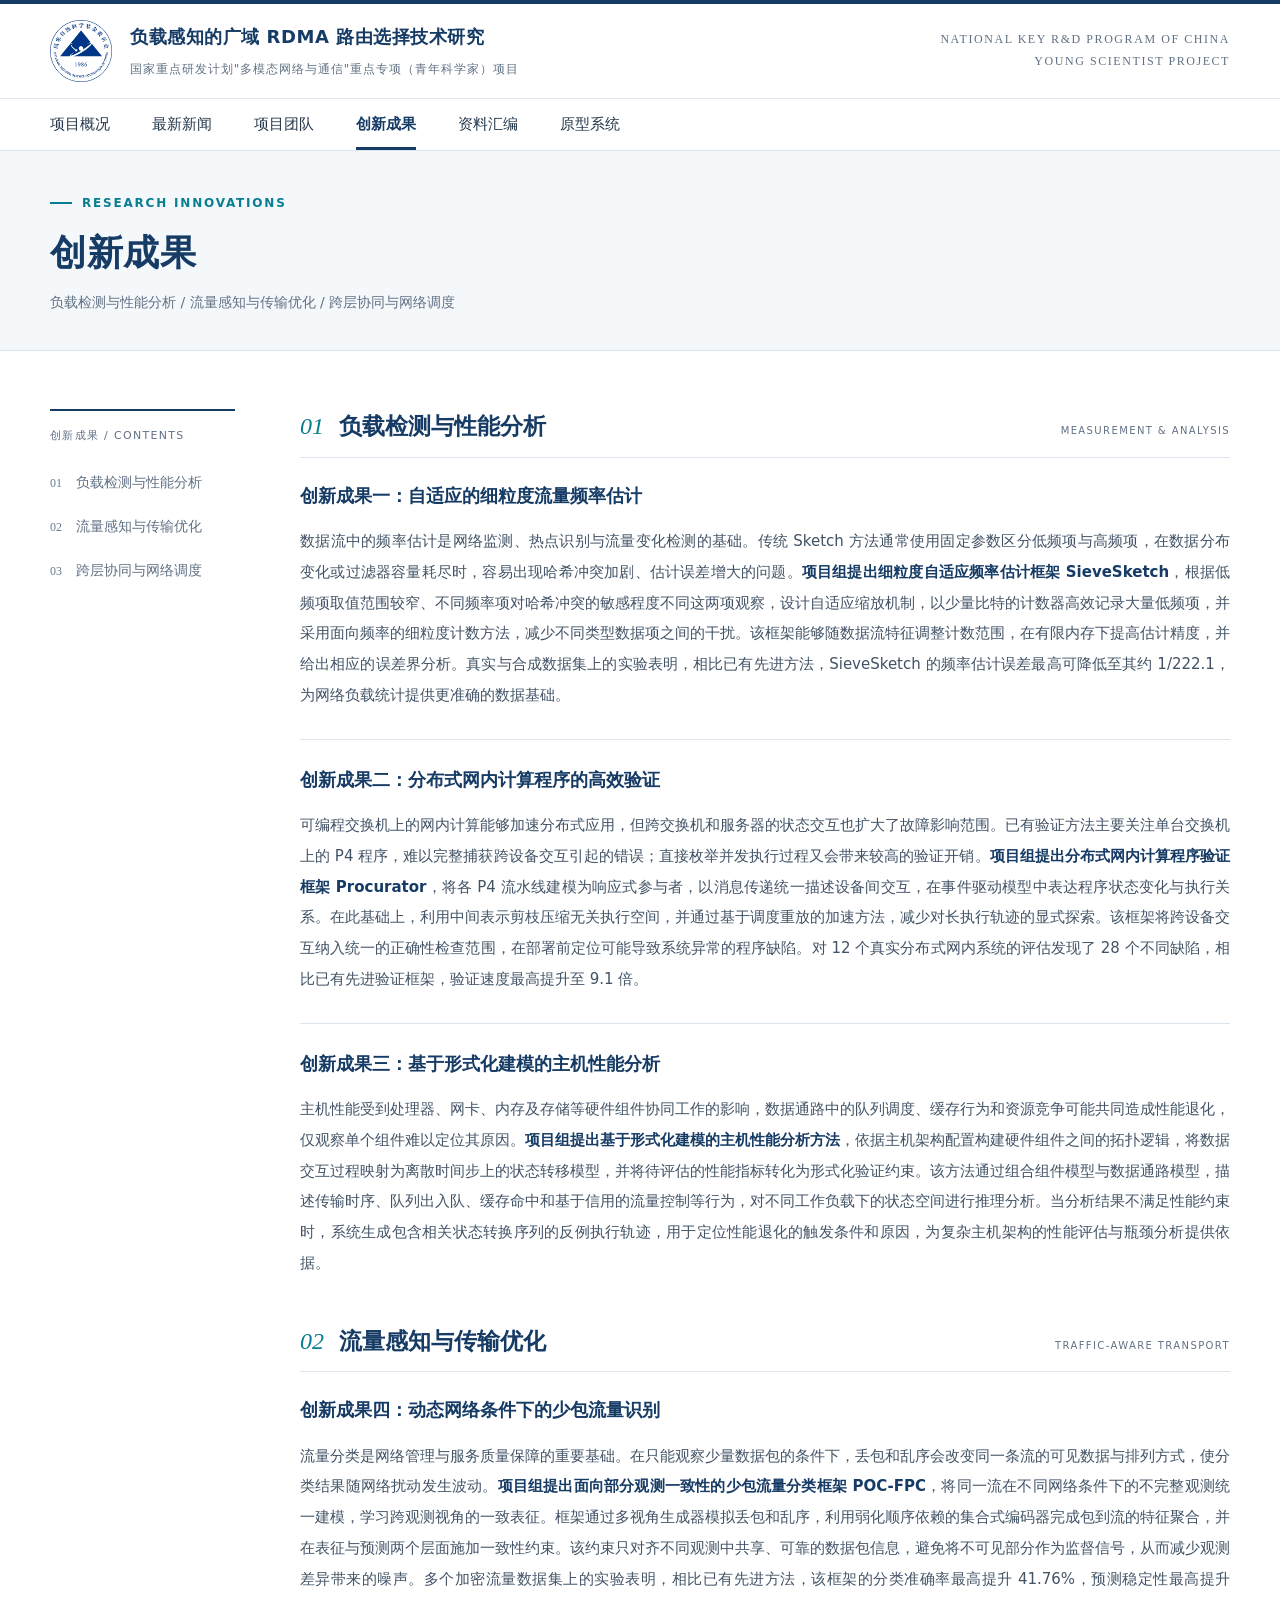
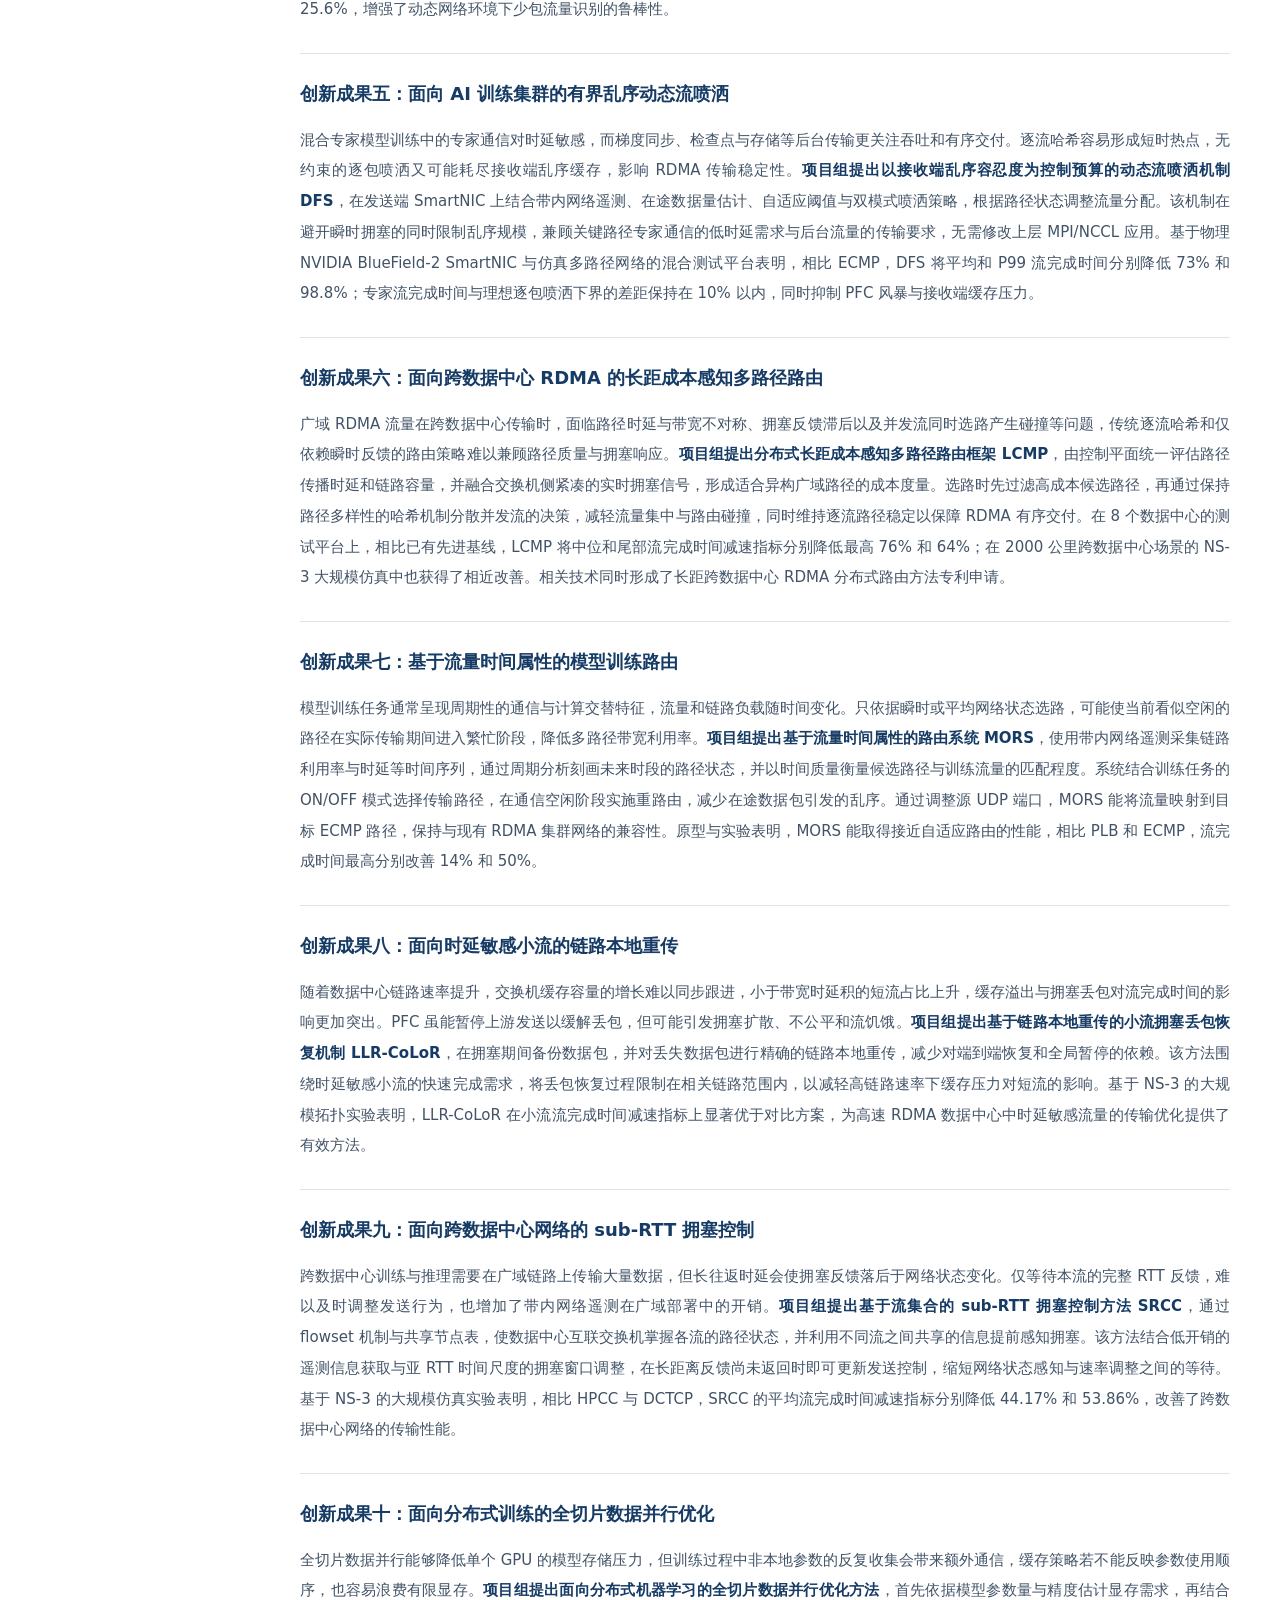
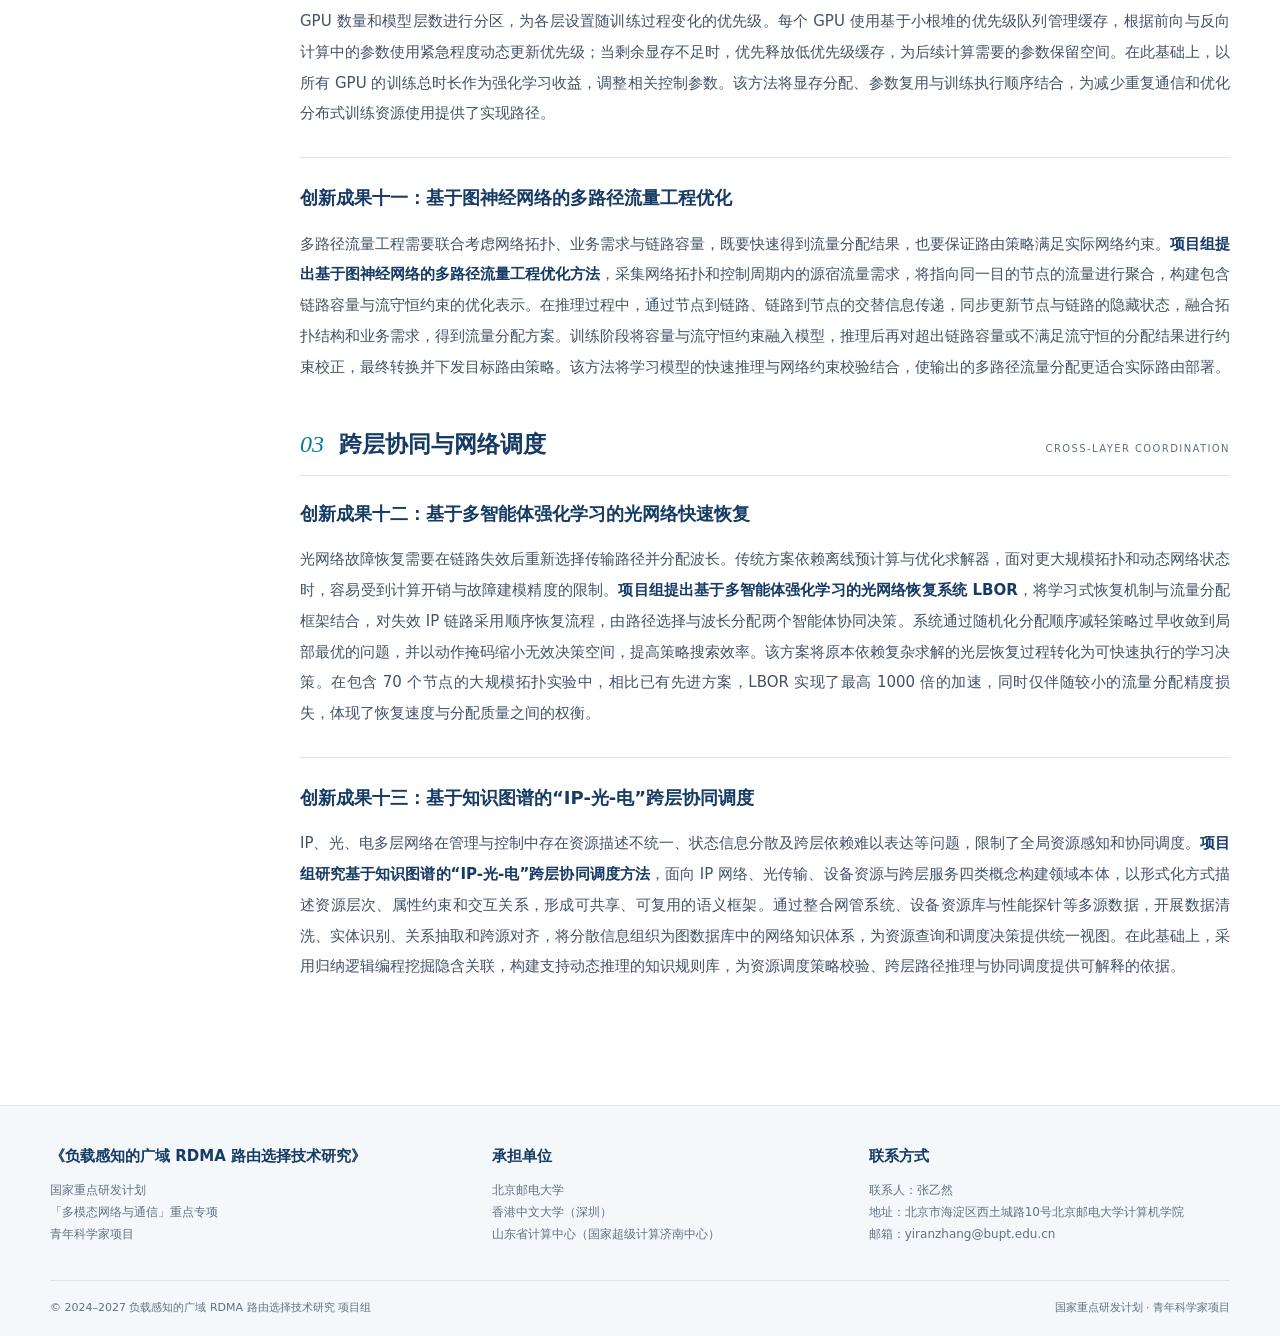
==== commit 6cd077e0: "docs(innovation): present project research achievements in three modules" ====
--- a/innovation.html
+++ b/innovation.html
@@ -1,69 +1,210 @@
-<!doctype html><html lang="zh-CN"><head><meta charset="utf-8"><meta name="viewport" content="width=device-width,initial-scale=1"><meta name="description" content="国家重点研发计划&quot;多模态网络与通信&quot;重点专项（青年科学家）项目"><title>创新成果 · 拥塞感知的广域RDMA传输控制技术研究</title><link rel="icon" href="assets/NSFC.png"><link rel="stylesheet" href="styles.css"><link rel="stylesheet" href="pages.css"><script src="main.js" defer></script></head><body><a class="skip" href="#main">跳至正文</a><header class="masthead"><div class="wrap brand-row"><a class="brand" href="index.html"><img src="assets/NSFC.png" alt="国家自然科学基金委员会标志" width="62" height="62"><div><strong>拥塞感知的广域RDMA传输控制技术研究</strong><small>国家重点研发计划"多模态网络与通信"重点专项（青年科学家）项目</small></div></a><div class="brand-note">NATIONAL KEY R&amp;D PROGRAM OF CHINA<br>YOUNG SCIENTIST PROJECT</div><button class="menu-toggle" aria-expanded="false" aria-controls="primary-navigation">菜单</button></div><div class="nav-row" id="primary-navigation"><nav class="wrap" aria-label="主导航"><a href="index.html">项目概况</a><a href="news.html">最新新闻</a><a href="team.html">项目团队</a><a href="innovation.html" aria-current="page">创新成果</a><a href="materials.html">资料汇编</a><a href="prototype.html">原型系统</a></nav></div></header><main id="main"><section class="page-intro"><div class="wrap"><div class="eyebrow">RESEARCH INNOVATIONS</div><h1>创新成果</h1><p>传输架构 / 拥塞检测 / 拥塞控制 / 应用示范</p></div></section><div class="wrap page-body"><aside class="section-nav" aria-label="本页目录"><div class="label">创新成果 / CONTENTS</div><a href="#architecture"><span>01</span>传输架构</a><a href="#detection"><span>02</span>拥塞检测</a><a href="#control"><span>03</span>拥塞控制</a><a href="#demonstration"><span>04</span>应用示范</a></aside><div class="page-articles"><section class="article-section" id="architecture"><div class="section-heading"><span class="number">01</span><h2>传输架构</h2><small>ARCHITECTURE</small></div><article class="innovation-entry">
-<h3>创新成果一：拥塞感知的传输控制增强框架</h3>
-<p>
-          随着算力设备数量的快速扩展和实时数据处理需求的增长，远程直接内存访问RDMA技术因其高性能和低CPU占用率，在边缘数据中心中变得越来越重要。为充分发挥RDMA潜力，通常需要通过逐跳优先级流控制PFC来实现无损底层网络。然而，现有边缘数据中心的RDMA拥塞控制机制难以实现快速速率收敛，可能会加剧PFC的副作用，如队头阻塞、不公平性甚至死锁。<strong>本项目提出了一种基于强化学习的RDMA拥塞控制增强框架RDI</strong>。该框架通过利用接收端信息和网络拥塞级别，为拥塞流提供精确的速率指导，从而缓解拥塞并减轻PFC问题。RDI结合在线学习和离线学习，辅助接收端信息实现更精细的速率调整，以动态适应不断变化的网络工作负载下的拥塞程度并优化拥塞控制性能。RDI具有透明性，与现有RDMA网络架构兼容，无需修改网络设备。在实际流量模式下的大量仿真实验表明，经RDI增强的拥塞控制方案在吞吐量和流完成时间方面显著优于原始机制，同时减少了PFC副作用。RDI增强的拥塞控制将99分位尾部流完成时间降低高达92%，平均流完成时间降低高达60%。
-        </p>
-</article><article class="innovation-entry">
-<h3>创新成果二：基于流块粒度的流量控制方法</h3>
-<p>
-          选择合适的细粒度的网络流量控制单元对于低熵流量的LLM训练数据中心网络至关重要。通过深入的实验研究，项目组发现基于传统flowlet的多路径传输流控方案在面对LLM流量时，难以在流片段超时设置与数据包乱序问题之间实现最优平衡。为此，<strong>项目组提出应用层与网络层跨层协同设计的流量控制与负载均衡方案CoLB</strong>。该方案采用基于模型参数大小的"流块"而非基于超时值的flowlet作为LLM流量的基本控制单元，其中流块规模可自适应于应用负载层生成的集体通信模式。此外，CoLB能感知底层RDMA网络中受PFC机制影响的链路利用率，从而更精准地把控链路拥塞状态。在NS-3仿真器中基于LLM的集体通信流量和实际工作负载对CoLB进行了评估。实验结果表明：相较于现有交换机负载均衡方案，CoLB展现出显著优势。例如，在99百分位流完成时间延迟指标上，CoLB较LetFLow最高可降低79.88%，较Conweave最高可降低38.83%。
-        </p>
-</article></section><section class="article-section" id="detection"><div class="section-heading"><span class="number">02</span><h2>拥塞检测</h2><small>DETECTION</small></div><article class="innovation-entry">
-<h3>创新成果三：相位感知的网络性能异常检测方法</h3>
-<p>
-          随着现代网络系统与分布式计算平台规模的不断扩大，越来越多关键应用呈现出显著的相位化运行特征。例如，在大模型训练网络、分布式并行计算框架、高性能批处理系统以及异步–同步混合调度环境中，系统在运行过程中会周期性地切换于不同的通信或计算阶段，而各阶段对应的网络负载模式与性能特征存在显著差异。大模型训练网络是典型的相位化系统，在相位化运行环境下，对关键网络性能指标进行准确的异常检测，对于保障系统稳定性和提升资源利用效率具有重要意义。为应对相位化网络环境中存在的阶段性分布差异、多模态流量结构以及多指标耦合等问题，<strong>项目组提出一种相位感知的Anomaly Transformer异常检测方案</strong>。该方法以通信相位为核心建模维度，将相位信息引入数据预处理、特征学习与异常判定的全过程，从而构建面向复杂动态网络环境的统一异常检测框架。该方法首先对原始多维网络指标序列进行预处理，并结合网络运行特征识别各时间点所属的通信相位。在此基础上，通过相位感知标准化方法对不同相位的数据进行独立归一化处理，以消除跨相位分布差异的影响。随后，将处理后的时序数据划分为滑动窗口序列，并输入基于Anomaly Transformer的时序建模模块，学习多指标之间的关联结构与时序依赖关系。在异常检测阶段，通过设计指标级解耦机制，对各指标分别计算异常分数，并结合相位化阈值建模方法，实现针对不同相位与不同指标的自适应异常判定，最终输出指标级与相位级的异常检测结果。
-        </p>
-</article><article class="innovation-entry">
-<h3>创新成果四：训练效率感知的流量测量与分析技术</h3>
-<p>
-          大规模训练集群规模已扩展至数千乃至数万GPU量级，GPU间的通信开销随模型规模的增大而显著上升。当前的分布式训练策略采用混合并行，这些并行策略在时序上高度交织，共同决定了分布式训练的通信效率。然而，在实际部署中，训练集群频繁出现通信性能下降，导致训练效率周期性降低。这些问题的根源可能来自多个层面：RDMA网络拥塞、PCIe链路瓶颈、GPU硬件异常、集合通信调度失配等多个层面，且通信瓶颈与硬件故障在表面现象上往往高度相似，仅凭单一层面的指标难以区分。针对上述不足，项目组对一个大规模训练集群的GPU和RDMA网卡性能进行了全面的测量研究，分析了轨道式网络拓扑与训练迭代中的流量模式。通过深入测量，选取GPU算法带宽作为训练效率的关键观测指标，该指标直接度量集合通信的实际效率，能够综合反映全链路性能。基于对GPU算法带宽的分析，揭示了GPU算法带宽抖动这一现象，并进一步发现训练集群面临多种影响性能的通信瓶颈类型。在此基础上，<strong>项目组提出跨层流量特征采集与关联分析框架TFD</strong>。该框架以 GPU 算法带宽为核心观测基准，融合 GPU 传输带宽、RDMA 网卡带宽、延迟与拥塞信号等多维性能数据，实现对训练集群通信流量的持续采集与跨层关联分析。该框架还提供可选的链路瓶颈主动探测模块，可在特定场景下进一步提升网络侧分析能力。依托该框架在生产集群的长期运行与数据积累，识别出5类通信瓶颈并区分出14种表现相似的集群故障干扰因素。
-        </p>
-</article><article class="innovation-entry">
-<h3>创新成果五：FPGA加速的带内网络遥测乱序重排</h3>
-<p>
-          带内网络遥测作为一种新型网络测量技术，是实现数据包路径级网络状态检测与跟踪的有效手段，然后，在多路径传输场景下，带内网络遥测面临严重的乱序问题，即先发后至，这对基于带内网络遥测的拥塞检测与判断产生乱序影响。<strong>项目组提出基于FPGA的带内网络遥测乱序重排架构O2R</strong>，用于解决带内网络遥测（INT）报告乱序导致网络测量准确性和应用效率下降的问题。针对现有FPGA重排序解决方案仅能支持在线或离线单一处理，无法同时满足实时响应和大规模数据处理并发需求的局限性，O2R实现了在单个FPGA上同时支持在线与离线重排序。该框架的核心创新在于能够根据在线/离线的实时处理需求以及多维度的乱序指标，动态调整硬件比较器资源的分配。通过引入自适应权重调整、资源分配控制和比例微调等机制，O2R不仅优化了整体性能，还能有效防止长期运行中的性能漂移。实验结果表明，该框架显著增强了基于INT的遥测系统效能，与基准方案相比，O2R将在线重排序延迟降低了11.1%至20.5%，同时将局部排序质量提升了53.5%至73.6%，提升了网络测量系统的响应能力与精确度。
-        </p>
-</article><article class="innovation-entry">
-<h3>创新成果六：基于经验感知能力的故障诊断 LLM</h3>
-<p>
-          针对智算集群架构复杂导致故障诊断困难，以及现有云端大型语言模型在运维场景中面临领域数据稀缺和隐私泄露风险等问题，项目组提出支持完全本地化部署的经验感知大型语言模型框架 MetaKube。该框架整合了多项核心机制：利用情景模式记忆网络（EPMN）从历史故障记录中提取并复用诊断模式以积累经验；通过元认知控制器根据问题复杂度在直觉响应与深度分析两种诊断路径间进行动态路由；并以 Kubernetes 集群为例，基于作者构建的包含约 7000 个样本的专属 Kubernetes 故障解决数据集（KFRD），对 Qwen3-8B 进行了后训练，开发出核心模型 KubeLLM，同时辅以 KubeGraph 组件提供因果推理支持。基于 1873 个真实故障场景的实验评估表明，MetaKube 将基础模型的诊断得分从 50.9 分提升至 90.5 分，在通过本地部署确保企业运维数据隐私的前提下，展现出了接近部分大规模闭源云端模型（如 GPT-4.1）的诊断能力。
-        </p>
-</article></section><section class="article-section" id="control"><div class="section-heading"><span class="number">03</span><h2>拥塞控制</h2><small>CONTROL</small></div><article class="innovation-entry">
-<h3>创新成果七：基于时延的跨数据中心流量拥塞公平控制</h3>
-<p>
-          跨数据中心环境中部署RDMA给拥塞控制带来了独特的挑战。典型的基于延迟的拥塞控制算法（如TIMELY和Swift）依赖精确的往返时延RTT进行拥塞检测和控制。但是由于地理限制，跨数据中心流表现出毫秒级的RTT，而数据中心内流保持微秒级的RTT。通过深入的实验，项目组观察到以下关键现象：首先，Inter-DC流的性能优于Intra-DC流，当发生拥塞时，inter-DC流通常在毫秒级RTT反馈到达之前就完成了传输，而intra-DC流则会响应微秒级的反馈迅速降低速率或窗口大小；其次，Inter-DC长流遭受严重的尾部FCT恶化，基于延迟的CC算法将广域网的高延迟误认为是严重的拥塞，从而触发激进的速率/窗口坍缩。这两个问题都源于控制环路不匹配，即intra-DC流在微秒级时间尺度上适应，而inter-DC流在毫秒级时间尺度上运行。为了克服这些问题，<strong>项目组提出适用于基于延迟的RDMA拥塞控制的轻量级透明增强算法Reflex</strong>。它主要包含两个组件：1）近源端反馈（NSF）模块，位于源数据中心的外部交换机（ESW）上。NSF基于三态流状态机有选择地生成伪ACK，为发送端提供近端RTT反馈。这种机制有效地将控制环路与广域网解耦；2）近目的端限流（NDT）模块，位于目的数据中心的ESW上。NDT根据源自目的端近端延迟的状态表，将inter-DC流隔离到普通队列或受控队列中。为了有效限制拥塞流，NDT实现了自适应加权轮询调度、乱序预防以及流暂停机制。在仿真实验中评估了Reflex，结果显示其大幅改善了整体FCT性能，并显著降低了inter-DC长流的尾部延迟。
-        </p>
-</article><article class="innovation-entry">
-<h3>创新成果八：面向长短距混合流量的多路径传输方法</h3>
-<p>
-          在短距RDMA和长距RDMA流量共存场景下，智算中心内的短距RDMA流量一种主流方案是采用逐包散列的多路径传输方法提高网络带宽资源利用率。然而，跨智算中心的长距RDMA流量仍采用默认的ECMP逐流散列的方式。然而，当逐包散列与逐流散列共存的混合流量环境中，逐流散列中的大流流量仍会引发路径拥塞，而逐包散列流量对拥塞极为敏感，易因碰撞引发大面积性能退化；同时，现有网络内重排序机制等方案依赖复杂网络信令与缓存管理，且难以在快速路径切换时有效避免乱序，导致接收端丢包重传与吞吐量下降，影响流完成时间。为此，<strong>项目组提出一种面向混合流量的端侧多路径传输方法</strong>，针对短距RDMA流量，发送端通过拥塞监测模块判断第一路径是否发生拥塞；在第一路径发生拥塞的情况下，通过选择性重传模块，从包含多条路径的候选路径集合中，确定出第二路径，并计算第二路径与第一路径的往返时间差值；通过计算每个在途数据包的已飞行时间，并将已飞行时间与往返时间差值进行比较；将第一路径上，已飞行时间小于往返时间差值的在途数据包确定为重传数据包，使用第二路径将每个重传数据包重新传输至接收端。该方法能够在混合流量环境中有效避免路径质量差异导致的数据包乱序问题，避免接收方将乱序识别为丢包导致的性能损失问题。
-        </p>
-</article><article class="innovation-entry">
-<h3>创新成果九：基于优先级的大模型流量传输控制算法</h3>
-<p>
-          大语言模型LLM训练高度依赖分布式加速器之间的高效通信协调。现有方法聚焦于独立优化特定并行策略，缺乏跨不同通信模式的系统化优先级分配，导致训练性能次优。<strong>项目组提出混合并行优先级分配框架HyPA</strong>。HyPA采用离线代理建模实现闭式优先级优化，结合在线参数感知进行动态环境适应，在无需修改网络基础设施的前提下实现自适应带宽分配和拥塞控制。通过对混合并行LLM训练中通信瓶颈的深入分析，识别了跨服务器带宽竞争、服务器内计算资源竞争以及接收端incast拥塞等关键问题。HyPA通过策略映射器提取训练配置、优先级计算器推导最优优先级公式，以及在线拥塞控制系统提供自适应速率指导，实现了对所有并行维度的通信调度优化。在实际训练工作负载下的全面评估表明，HyPA在密集和稀疏LLM模型上均取得显著改进。微基准测试中作业完成时间JCT降低最高达18.59%，大规模训练部署中降低最高达16%。
-        </p>
-</article><article class="innovation-entry">
-<h3>创新成果十：基于网卡的确定性多路径负载均衡机制</h3>
-<p>
-<strong>项目组提出新型确定性负载均衡机制PRO</strong>，专门旨在解决传统网络在处理大型语言模型（LLM）训练工作负载时，因流量高度同步和数据包大小统一而引发的网络拥塞与负载不均问题。与依赖交换机进行随机或自适应路径选择的传统方法不同，PRO的核心突破在于将其部署在RDMA网卡上，通过精确编排QP内部和QP之间的流量，利用确定性的轮询顺序进行流量调度，从而在交换机的上下行链路上实现完美的队列分布平衡。为了保证该机制在复杂真实网络中的高效性与鲁棒性，PRO系统还创新性地引入了带有动态乱序窗口的快速重传机制，以迅速响应链路故障并避免全局退避重传，同时支持乱序数据包绕过重组逻辑直接放置到应用程序内存中，极大地降低了网卡缓存压力并显著提升了端到端的数据吞吐量。基于Intel FPGA网卡开发的硬件原型，以及在真实32-GPU测试平台和大规模网络仿真环境中的详尽评估结果表明，相比于目前业界最先进的负载均衡方案（如DRILL、ConWeave及自适应路由），PRO不仅实现了最优的全局网络链路与队列均衡，还在真实的测试床中将任务完成时间（JCT）的减速降低了30%至48%，在大规模仿真环境中JCT降幅达83.6%，为大规模的LLM模型训练提供了高效底层网络架构支撑。
-        </p>
-</article></section><section class="article-section" id="demonstration"><div class="section-heading"><span class="number">04</span><h2>应用示范</h2><small>APPLICATIONS</small></div><article class="innovation-entry">
-<h3>创新成果十一：面向跨数据中心模型训练的语义感知丢包恢复</h3>
-<p>
-          跨数据中心训练流量两种主要的通信模式是数据并行（DP）和流水线并行（PP），其数据流量表现出显著不同的丢包敏感性。对于 DP流量，梯度的重要性呈现不均匀的特征：丢失大数值梯度的危害远大于丢失小数值梯度，先前的工作表明，小梯度能够容忍比大梯度高得多的丢包率。对于 PP流量，激活值数据包通常对丢包更加敏感，因为它直接影响后续计算，但即使在 PP 流量内部，所需的丢包保护也依赖于流水线的深度：在较早的流水线边界引入的扰动比在较晚边界引入的扰动更具破坏性。这些观察表明，统一的包级别保护对于跨数据中心训练来说是浪费的。基于上述观察，<strong>项目组提出针对跨数据中心 AI 训练的特定领域丢包恢复方案TLR</strong>。TLR 使用轻量级的应用标签来区分 DP 梯度和 PP 激活值，并暴露出用于优先级划分所需的最小上下文。然后，根据训练语义实现差异化保护。对于 DP流量，TLR 识别高优先级的梯度包，并仅对它们使用 FEC 进行保护，而低优先级的包可能不经恢复直接交付，并通过感知容忍度的路径进行处理。对于 PP流量，TLR 保护所有激活包，但为较早层的流量分配更强的冗余，为较晚层的流量分配较弱的冗余。为了防止可容忍的 DP 丢包使得优化产生偏差，TLR 进一步引入了误差补偿机制，该机制将未恢复的低优先级丢包反馈回来，并将残差重新注入到后续传输中。通过NS-3 评估了 TLR，基于 Qwen3-3B 工作负载的跨数据中心 PP 和 DP 流量，在所有流量模式和所有测试的错误率下，相对于仅重传的恢复和统一的 FEC，TLR 持续降低了平均和 P99 流完成时间。进一步通过在 WikiText-2 上进行的 LSTM 训练表明，即使容忍了低优先级的梯度丢包，TLR 的误差补偿机制也能使收敛保持在接近无丢包基线的水平。
-        </p>
-</article><article class="innovation-entry">
-<h3>创新成果十二：面向推理场景的通信库瓶颈定位和加速</h3>
-<p>
-          跨域推理近年来逐渐成为重要的跨域传输场景。在跨域推理中，推理的预填充阶段和解码两个阶段分散在不同的数据中心执行。大语言模型依赖混合专家（MoE）架构来高效扩展计算能力。专家并行（EP）将专家模型分布在多个图形处理器（GPU）上，在数据分发与聚合阶段会引入预填充阶段的ALLtoALL通信开销。现有通信库如DeepEP存在图形处理器流多处理器占用率过高、互联带宽利用率不足的问题，制约了预填充阶段的性能。项目发现了推理预填充阶段性能不佳的两大根本原因：冗余的缓冲区拷贝，以及基于NVLink的服务器内部传输效率低下。针对上述问题，<strong>项目组提出专为混合专家模型预填充场景设计的通信库SwiftEP</strong>，该库融合了缓冲区融合技术与张量内存加速器（TMA）卸载机制。缓冲区融合技术可消除冗余的临时拷贝，实现真正的零拷贝通信；而张量内存加速器卸载则能最大化 NVLink 利用率，并支持高效的多播/归约操作。此外，SwiftEP 还集成了远程直接内存访问（RDMA）分散-集中列表、队列对传输并行化以及统一计算设备架构（CUDA）进程间通信技术，以应对动态词元排布与 GPU 间内存访问需求。在 16 卡和 32 卡 GPU 集群上的评估结果表明，相较于 DeepEP，SwiftEP 的算法带宽最高提升 119.7%，流多处理器占用率最多降低 66.7%，请求服务能力提升 21.2%。
-        </p>
-</article></section></div></div></main><footer><div class="wrap"><div class="footer-grid"><section><h2>《拥塞感知的广域RDMA传输控制技术研究》</h2><p>国家重点研发计划<br>「多模态网络与通信」重点专项<br>青年科学家项目</p></section><section><h2>承担单位</h2><ul>
-<li><a href="https://www.bupt.edu.cn/" rel="noopener noreferrer" target="_blank">北京邮电大学</a></li>
-<li><a href="https://www.cuhk.edu.cn/" rel="noopener noreferrer" target="_blank">香港中文大学（深圳）</a></li>
-<li><a href="https://www.scsc.org/" rel="noopener noreferrer" target="_blank">山东省计算中心（国家超级计算济南中心）</a></li>
-</ul></section><section><h2>联系方式</h2><ul>
-<li>联系人：张乙然</li>
-<li><a href="https://maps.apple.com/?q=%E5%8C%97%E4%BA%AC%E5%B8%82%E6%B5%B7%E6%B7%80%E5%8C%BA%E8%A5%BF%E5%9C%9F%E5%9F%8E%E8%B7%AF10%E5%8F%B7%E5%8C%97%E4%BA%AC%E9%82%AE%E7%94%B5%E5%A4%A7%E5%AD%A6%E8%AE%A1%E7%AE%97%E6%9C%BA%E5%AD%A6%E9%99%A2" rel="noopener noreferrer" target="_blank">地址：北京市海淀区西土城路10号北京邮电大学计算机学院</a></li>
-<li><a href="mailto:yiranzhang@bupt.edu.cn">邮箱：yiranzhang@bupt.edu.cn</a></li>
-</ul></section></div><div class="copyright"><span>© 2024–2027 拥塞感知的广域RDMA传输控制技术研究 项目组</span><span>国家重点研发计划 · 青年科学家项目</span></div></div></footer></body></html>+<!doctype html>
+<html lang="zh-CN">
+  <head>
+    <meta charset="utf-8" />
+    <meta name="viewport" content="width=device-width,initial-scale=1" />
+    <meta
+      name="description"
+      content="负载感知的广域 RDMA 路由选择技术研究：负载检测与性能分析、流量感知与传输优化、跨层协同与网络调度创新成果。"
+    />
+    <title>创新成果 · 负载感知的广域 RDMA 路由选择技术研究</title>
+    <link rel="icon" href="assets/NSFC.png" />
+    <link rel="stylesheet" href="styles.css" />
+    <link rel="stylesheet" href="pages.css" />
+    <script src="main.js" defer></script>
+  </head>
+  <body>
+    <a class="skip" href="#main">跳至正文</a>
+    <header class="masthead">
+      <div class="wrap brand-row">
+        <a class="brand" href="index.html"
+          ><img src="assets/NSFC.png" alt="国家自然科学基金委员会标志" width="62" height="62" />
+          <div>
+            <strong>负载感知的广域 RDMA 路由选择技术研究</strong
+            ><small>国家重点研发计划"多模态网络与通信"重点专项（青年科学家）项目</small>
+          </div></a
+        >
+        <div class="brand-note">
+          NATIONAL KEY R&amp;D PROGRAM OF CHINA<br />YOUNG SCIENTIST PROJECT
+        </div>
+        <button class="menu-toggle" aria-expanded="false" aria-controls="primary-navigation">
+          菜单
+        </button>
+      </div>
+      <div class="nav-row" id="primary-navigation">
+        <nav class="wrap" aria-label="主导航">
+          <a href="index.html">项目概况</a><a href="news.html">最新新闻</a
+          ><a href="team.html">项目团队</a><a href="innovation.html" aria-current="page">创新成果</a
+          ><a href="materials.html">资料汇编</a><a href="prototype.html">原型系统</a>
+        </nav>
+      </div>
+    </header>
+    <main id="main">
+      <section class="page-intro">
+        <div class="wrap">
+          <div class="eyebrow">RESEARCH INNOVATIONS</div>
+          <h1>创新成果</h1>
+          <p>负载检测与性能分析 / 流量感知与传输优化 / 跨层协同与网络调度</p>
+        </div>
+      </section>
+      <div class="wrap page-body">
+        <aside class="section-nav" aria-label="本页目录">
+          <div class="label">创新成果 / CONTENTS</div>
+          <a href="#detection"><span>01</span>负载检测与性能分析</a>
+          <a href="#routing"><span>02</span>流量感知与传输优化</a>
+          <a href="#coordination"><span>03</span>跨层协同与网络调度</a>
+        </aside>
+        <div class="page-articles">
+          <section class="article-section" id="detection">
+            <div class="section-heading">
+              <span class="number">01</span>
+              <h2>负载检测与性能分析</h2>
+              <small>MEASUREMENT &amp; ANALYSIS</small>
+            </div>
+            <article class="innovation-entry">
+              <h3>创新成果一：自适应的细粒度流量频率估计</h3>
+              <p>
+                数据流中的频率估计是网络监测、热点识别与流量变化检测的基础。传统 Sketch 方法通常使用固定参数区分低频项与高频项，在数据分布变化或过滤器容量耗尽时，容易出现哈希冲突加剧、估计误差增大的问题。<strong>项目组提出细粒度自适应频率估计框架 SieveSketch</strong>，根据低频项取值范围较窄、不同频率项对哈希冲突的敏感程度不同这两项观察，设计自适应缩放机制，以少量比特的计数器高效记录大量低频项，并采用面向频率的细粒度计数方法，减少不同类型数据项之间的干扰。该框架能够随数据流特征调整计数范围，在有限内存下提高估计精度，并给出相应的误差界分析。真实与合成数据集上的实验表明，相比已有先进方法，SieveSketch 的频率估计误差最高可降低至其约 1/222.1，为网络负载统计提供更准确的数据基础。
+              </p>
+            </article>
+            <article class="innovation-entry">
+              <h3>创新成果二：分布式网内计算程序的高效验证</h3>
+              <p>
+                可编程交换机上的网内计算能够加速分布式应用，但跨交换机和服务器的状态交互也扩大了故障影响范围。已有验证方法主要关注单台交换机上的 P4 程序，难以完整捕获跨设备交互引起的错误；直接枚举并发执行过程又会带来较高的验证开销。<strong>项目组提出分布式网内计算程序验证框架 Procurator</strong>，将各 P4 流水线建模为响应式参与者，以消息传递统一描述设备间交互，在事件驱动模型中表达程序状态变化与执行关系。在此基础上，利用中间表示剪枝压缩无关执行空间，并通过基于调度重放的加速方法，减少对长执行轨迹的显式探索。该框架将跨设备交互纳入统一的正确性检查范围，在部署前定位可能导致系统异常的程序缺陷。对 12 个真实分布式网内系统的评估发现了 28 个不同缺陷，相比已有先进验证框架，验证速度最高提升至 9.1 倍。
+              </p>
+            </article>
+            <article class="innovation-entry">
+              <h3>创新成果三：基于形式化建模的主机性能分析</h3>
+              <p>
+                主机性能受到处理器、网卡、内存及存储等硬件组件协同工作的影响，数据通路中的队列调度、缓存行为和资源竞争可能共同造成性能退化，仅观察单个组件难以定位其原因。<strong>项目组提出基于形式化建模的主机性能分析方法</strong>，依据主机架构配置构建硬件组件之间的拓扑逻辑，将数据交互过程映射为离散时间步上的状态转移模型，并将待评估的性能指标转化为形式化验证约束。该方法通过组合组件模型与数据通路模型，描述传输时序、队列出入队、缓存命中和基于信用的流量控制等行为，对不同工作负载下的状态空间进行推理分析。当分析结果不满足性能约束时，系统生成包含相关状态转换序列的反例执行轨迹，用于定位性能退化的触发条件和原因，为复杂主机架构的性能评估与瓶颈分析提供依据。
+              </p>
+            </article>
+          </section>
+          <section class="article-section" id="routing">
+            <div class="section-heading">
+              <span class="number">02</span>
+              <h2>流量感知与传输优化</h2>
+              <small>TRAFFIC-AWARE TRANSPORT</small>
+            </div>
+            <article class="innovation-entry">
+              <h3>创新成果四：动态网络条件下的少包流量识别</h3>
+              <p>
+                流量分类是网络管理与服务质量保障的重要基础。在只能观察少量数据包的条件下，丢包和乱序会改变同一条流的可见数据与排列方式，使分类结果随网络扰动发生波动。<strong>项目组提出面向部分观测一致性的少包流量分类框架 POC-FPC</strong>，将同一流在不同网络条件下的不完整观测统一建模，学习跨观测视角的一致表征。框架通过多视角生成器模拟丢包和乱序，利用弱化顺序依赖的集合式编码器完成包到流的特征聚合，并在表征与预测两个层面施加一致性约束。该约束只对齐不同观测中共享、可靠的数据包信息，避免将不可见部分作为监督信号，从而减少观测差异带来的噪声。多个加密流量数据集上的实验表明，相比已有先进方法，该框架的分类准确率最高提升 41.76%，预测稳定性最高提升 25.6%，增强了动态网络环境下少包流量识别的鲁棒性。
+              </p>
+            </article>
+            <article class="innovation-entry">
+              <h3>创新成果五：面向 AI 训练集群的有界乱序动态流喷洒</h3>
+              <p>
+                混合专家模型训练中的专家通信对时延敏感，而梯度同步、检查点与存储等后台传输更关注吞吐和有序交付。逐流哈希容易形成短时热点，无约束的逐包喷洒又可能耗尽接收端乱序缓存，影响 RDMA 传输稳定性。<strong>项目组提出以接收端乱序容忍度为控制预算的动态流喷洒机制 DFS</strong>，在发送端 SmartNIC 上结合带内网络遥测、在途数据量估计、自适应阈值与双模式喷洒策略，根据路径状态调整流量分配。该机制在避开瞬时拥塞的同时限制乱序规模，兼顾关键路径专家通信的低时延需求与后台流量的传输要求，无需修改上层 MPI/NCCL 应用。基于物理 NVIDIA BlueField-2 SmartNIC 与仿真多路径网络的混合测试平台表明，相比 ECMP，DFS 将平均和 P99 流完成时间分别降低 73% 和 98.8%；专家流完成时间与理想逐包喷洒下界的差距保持在 10% 以内，同时抑制 PFC 风暴与接收端缓存压力。
+              </p>
+            </article>
+            <article class="innovation-entry">
+              <h3>创新成果六：面向跨数据中心 RDMA 的长距成本感知多路径路由</h3>
+              <p>
+                广域 RDMA 流量在跨数据中心传输时，面临路径时延与带宽不对称、拥塞反馈滞后以及并发流同时选路产生碰撞等问题，传统逐流哈希和仅依赖瞬时反馈的路由策略难以兼顾路径质量与拥塞响应。<strong>项目组提出分布式长距成本感知多路径路由框架 LCMP</strong>，由控制平面统一评估路径传播时延和链路容量，并融合交换机侧紧凑的实时拥塞信号，形成适合异构广域路径的成本度量。选路时先过滤高成本候选路径，再通过保持路径多样性的哈希机制分散并发流的决策，减轻流量集中与路由碰撞，同时维持逐流路径稳定以保障 RDMA 有序交付。在 8 个数据中心的测试平台上，相比已有先进基线，LCMP 将中位和尾部流完成时间减速指标分别降低最高 76% 和 64%；在 2000 公里跨数据中心场景的 NS-3 大规模仿真中也获得了相近改善。相关技术同时形成了长距跨数据中心 RDMA 分布式路由方法专利申请。
+              </p>
+            </article>
+            <article class="innovation-entry">
+              <h3>创新成果七：基于流量时间属性的模型训练路由</h3>
+              <p>
+                模型训练任务通常呈现周期性的通信与计算交替特征，流量和链路负载随时间变化。只依据瞬时或平均网络状态选路，可能使当前看似空闲的路径在实际传输期间进入繁忙阶段，降低多路径带宽利用率。<strong>项目组提出基于流量时间属性的路由系统 MORS</strong>，使用带内网络遥测采集链路利用率与时延等时间序列，通过周期分析刻画未来时段的路径状态，并以时间质量衡量候选路径与训练流量的匹配程度。系统结合训练任务的 ON/OFF 模式选择传输路径，在通信空闲阶段实施重路由，减少在途数据包引发的乱序。通过调整源 UDP 端口，MORS 能将流量映射到目标 ECMP 路径，保持与现有 RDMA 集群网络的兼容性。原型与实验表明，MORS 能取得接近自适应路由的性能，相比 PLB 和 ECMP，流完成时间最高分别改善 14% 和 50%。
+              </p>
+            </article>
+            <article class="innovation-entry">
+              <h3>创新成果八：面向时延敏感小流的链路本地重传</h3>
+              <p>
+                随着数据中心链路速率提升，交换机缓存容量的增长难以同步跟进，小于带宽时延积的短流占比上升，缓存溢出与拥塞丢包对流完成时间的影响更加突出。PFC 虽能暂停上游发送以缓解丢包，但可能引发拥塞扩散、不公平和流饥饿。<strong>项目组提出基于链路本地重传的小流拥塞丢包恢复机制 LLR-CoLoR</strong>，在拥塞期间备份数据包，并对丢失数据包进行精确的链路本地重传，减少对端到端恢复和全局暂停的依赖。该方法围绕时延敏感小流的快速完成需求，将丢包恢复过程限制在相关链路范围内，以减轻高链路速率下缓存压力对短流的影响。基于 NS-3 的大规模拓扑实验表明，LLR-CoLoR 在小流流完成时间减速指标上显著优于对比方案，为高速 RDMA 数据中心中时延敏感流量的传输优化提供了有效方法。
+              </p>
+            </article>
+            <article class="innovation-entry">
+              <h3>创新成果九：面向跨数据中心网络的 sub-RTT 拥塞控制</h3>
+              <p>
+                跨数据中心训练与推理需要在广域链路上传输大量数据，但长往返时延会使拥塞反馈落后于网络状态变化。仅等待本流的完整 RTT 反馈，难以及时调整发送行为，也增加了带内网络遥测在广域部署中的开销。<strong>项目组提出基于流集合的 sub-RTT 拥塞控制方法 SRCC</strong>，通过 flowset 机制与共享节点表，使数据中心互联交换机掌握各流的路径状态，并利用不同流之间共享的信息提前感知拥塞。该方法结合低开销的遥测信息获取与亚 RTT 时间尺度的拥塞窗口调整，在长距离反馈尚未返回时即可更新发送控制，缩短网络状态感知与速率调整之间的等待。基于 NS-3 的大规模仿真实验表明，相比 HPCC 与 DCTCP，SRCC 的平均流完成时间减速指标分别降低 44.17% 和 53.86%，改善了跨数据中心网络的传输性能。
+              </p>
+            </article>
+            <article class="innovation-entry">
+              <h3>创新成果十：面向分布式训练的全切片数据并行优化</h3>
+              <p>
+                全切片数据并行能够降低单个 GPU 的模型存储压力，但训练过程中非本地参数的反复收集会带来额外通信，缓存策略若不能反映参数使用顺序，也容易浪费有限显存。<strong>项目组提出面向分布式机器学习的全切片数据并行优化方法</strong>，首先依据模型参数量与精度估计显存需求，再结合 GPU 数量和模型层数进行分区，为各层设置随训练过程变化的优先级。每个 GPU 使用基于小根堆的优先级队列管理缓存，根据前向与反向计算中的参数使用紧急程度动态更新优先级；当剩余显存不足时，优先释放低优先级缓存，为后续计算需要的参数保留空间。在此基础上，以所有 GPU 的训练总时长作为强化学习收益，调整相关控制参数。该方法将显存分配、参数复用与训练执行顺序结合，为减少重复通信和优化分布式训练资源使用提供了实现路径。
+              </p>
+            </article>
+            <article class="innovation-entry">
+              <h3>创新成果十一：基于图神经网络的多路径流量工程优化</h3>
+              <p>
+                多路径流量工程需要联合考虑网络拓扑、业务需求与链路容量，既要快速得到流量分配结果，也要保证路由策略满足实际网络约束。<strong>项目组提出基于图神经网络的多路径流量工程优化方法</strong>，采集网络拓扑和控制周期内的源宿流量需求，将指向同一目的节点的流量进行聚合，构建包含链路容量与流守恒约束的优化表示。在推理过程中，通过节点到链路、链路到节点的交替信息传递，同步更新节点与链路的隐藏状态，融合拓扑结构和业务需求，得到流量分配方案。训练阶段将容量与流守恒约束融入模型，推理后再对超出链路容量或不满足流守恒的分配结果进行约束校正，最终转换并下发目标路由策略。该方法将学习模型的快速推理与网络约束校验结合，使输出的多路径流量分配更适合实际路由部署。
+              </p>
+            </article>
+          </section>
+          <section class="article-section" id="coordination">
+            <div class="section-heading">
+              <span class="number">03</span>
+              <h2>跨层协同与网络调度</h2>
+              <small>CROSS-LAYER COORDINATION</small>
+            </div>
+            <article class="innovation-entry">
+              <h3>创新成果十二：基于多智能体强化学习的光网络快速恢复</h3>
+              <p>
+                光网络故障恢复需要在链路失效后重新选择传输路径并分配波长。传统方案依赖离线预计算与优化求解器，面对更大规模拓扑和动态网络状态时，容易受到计算开销与故障建模精度的限制。<strong>项目组提出基于多智能体强化学习的光网络恢复系统 LBOR</strong>，将学习式恢复机制与流量分配框架结合，对失效 IP 链路采用顺序恢复流程，由路径选择与波长分配两个智能体协同决策。系统通过随机化分配顺序减轻策略过早收敛到局部最优的问题，并以动作掩码缩小无效决策空间，提高策略搜索效率。该方案将原本依赖复杂求解的光层恢复过程转化为可快速执行的学习决策。在包含 70 个节点的大规模拓扑实验中，相比已有先进方案，LBOR 实现了最高 1000 倍的加速，同时仅伴随较小的流量分配精度损失，体现了恢复速度与分配质量之间的权衡。
+              </p>
+            </article>
+            <article class="innovation-entry">
+              <h3>创新成果十三：基于知识图谱的“IP-光-电”跨层协同调度</h3>
+              <p>
+                IP、光、电多层网络在管理与控制中存在资源描述不统一、状态信息分散及跨层依赖难以表达等问题，限制了全局资源感知和协同调度。<strong>项目组研究基于知识图谱的“IP-光-电”跨层协同调度方法</strong>，面向 IP 网络、光传输、设备资源与跨层服务四类概念构建领域本体，以形式化方式描述资源层次、属性约束和交互关系，形成可共享、可复用的语义框架。通过整合网管系统、设备资源库与性能探针等多源数据，开展数据清洗、实体识别、关系抽取和跨源对齐，将分散信息组织为图数据库中的网络知识体系，为资源查询和调度决策提供统一视图。在此基础上，采用归纳逻辑编程挖掘隐含关联，构建支持动态推理的知识规则库，为资源调度策略校验、跨层路径推理与协同调度提供可解释的依据。
+              </p>
+            </article>
+          </section>
+        </div>
+      </div>
+    </main>
+    <footer>
+      <div class="wrap">
+        <div class="footer-grid">
+          <section>
+            <h2>《负载感知的广域 RDMA 路由选择技术研究》</h2>
+            <p>国家重点研发计划<br />「多模态网络与通信」重点专项<br />青年科学家项目</p>
+          </section>
+          <section>
+            <h2>承担单位</h2>
+            <ul>
+              <li>
+                <a href="https://www.bupt.edu.cn/" rel="noopener noreferrer" target="_blank"
+                  >北京邮电大学</a
+                >
+              </li>
+              <li>
+                <a href="https://www.cuhk.edu.cn/" rel="noopener noreferrer" target="_blank"
+                  >香港中文大学（深圳）</a
+                >
+              </li>
+              <li>
+                <a href="https://www.scsc.org/" rel="noopener noreferrer" target="_blank"
+                  >山东省计算中心（国家超级计算济南中心）</a
+                >
+              </li>
+            </ul>
+          </section>
+          <section>
+            <h2>联系方式</h2>
+            <ul>
+              <li>联系人：张乙然</li>
+              <li>
+                <a
+                  href="https://maps.apple.com/?q=%E5%8C%97%E4%BA%AC%E5%B8%82%E6%B5%B7%E6%B7%80%E5%8C%BA%E8%A5%BF%E5%9C%9F%E5%9F%8E%E8%B7%AF10%E5%8F%B7%E5%8C%97%E4%BA%AC%E9%82%AE%E7%94%B5%E5%A4%A7%E5%AD%A6%E8%AE%A1%E7%AE%97%E6%9C%BA%E5%AD%A6%E9%99%A2"
+                  rel="noopener noreferrer"
+                  target="_blank"
+                  >地址：北京市海淀区西土城路10号北京邮电大学计算机学院</a
+                >
+              </li>
+              <li><a href="mailto:yiranzhang@bupt.edu.cn">邮箱：yiranzhang@bupt.edu.cn</a></li>
+            </ul>
+          </section>
+        </div>
+        <div class="copyright">
+          <span>© 2024–2027 负载感知的广域 RDMA 路由选择技术研究 项目组</span
+          ><span>国家重点研发计划 · 青年科学家项目</span>
+        </div>
+      </div>
+    </footer>
+  </body>
+</html>
--- a/styles.css
+++ b/styles.css
@@ -1 +1,665 @@
-:root{--navy:#163b65;--ink:#24374a;--muted:#617184;--accent:#087e91;--line:#dce5ed;--paper:#f5f8fb;--white:#fff;--width:1180px}*{box-sizing:border-box}html{scroll-behavior:smooth;scroll-padding-top:140px}body{margin:0;color:var(--ink);font:16px/1.85 'Microsoft YaHei','PingFang SC',system-ui,sans-serif;background:var(--white)}a{color:inherit;text-decoration:none}a,button{touch-action:manipulation}a:focus-visible,button:focus-visible{outline:3px solid var(--accent);outline-offset:5px}a:hover{color:var(--accent)}img{max-width:100%;height:auto}button{font:inherit;cursor:pointer}.wrap{width:min(var(--width),calc(100% - 64px));margin-inline:auto}.skip{position:fixed;top:-100px;left:20px;background:white;padding:10px;z-index:20}.skip:focus{top:10px}.masthead{border-top:4px solid var(--navy);background:white;position:sticky;top:0;z-index:10;box-shadow:0 1px 0 var(--line)}.brand-row{display:flex;align-items:center;justify-content:space-between;gap:24px;min-height:94px}.brand{display:flex;align-items:center;gap:18px}.brand img{width:62px;height:62px;flex:none}.brand strong{display:block;font-size:18px;color:var(--navy);letter-spacing:.03em}.brand small{font-size:12px;color:var(--muted);letter-spacing:.08em}.brand-note{font:12px/1.8 Georgia,serif;letter-spacing:.13em;color:var(--muted);text-align:right}.nav-row{border-top:1px solid var(--line)}nav{display:flex;gap:42px}nav a{display:flex;align-items:center;min-height:51px;position:relative;font-size:15px}nav a[aria-current=page]{color:var(--navy);font-weight:700}nav a[aria-current=page]:after{content:'';height:3px;background:var(--navy);position:absolute;bottom:0;inset-inline:0}.menu-toggle{display:none;min-height:44px;padding:4px 13px;background:white;color:var(--navy);border:1px solid var(--line)}.hero{background:var(--paper);position:relative;overflow:hidden;border-bottom:1px solid var(--line)}.hero-inner{display:grid;grid-template-columns:1.32fr 1fr;align-items:center;gap:45px;padding-block:66px 48px}.eyebrow{font-size:12px;letter-spacing:.15em;font-weight:600;color:var(--accent);display:flex;align-items:center;gap:10px}.eyebrow:before{content:'';width:22px;height:2px;background:var(--accent)}h1{font-size:clamp(29px,3.05vw,43px);line-height:1.5;letter-spacing:.015em;color:var(--navy);margin:17px 0 19px;font-weight:650}h1 span{display:block}.hero-copy>p{font-size:14px;line-height:2;color:var(--muted);margin:0;max-width:590px}.hero-actions{display:flex;gap:25px;align-items:center;margin-top:27px}.primary{display:inline-flex;min-height:46px;align-items:center;gap:26px;padding:5px 20px;background:var(--navy);color:white;font-size:14px}.primary:hover{background:#24517d;color:white}.text-link{font-size:14px;color:var(--navy);border-bottom:1px solid #9eb2c4;padding-block:8px}.network{position:relative}.network svg{display:block;width:100%;height:auto}.network-caption{display:flex;justify-content:space-between;gap:10px;padding-top:14px;border-top:1px solid #cddbe7;color:var(--muted);font-size:11px;letter-spacing:.09em}.hero-meta{display:flex;align-items:center;gap:25px;border-top:1px solid var(--line);padding:18px 0;color:var(--muted);font-size:12px}.hero-meta span:first-child{font-weight:600;color:var(--navy)}.page-body{display:grid;grid-template-columns:185px minmax(0,1fr);gap:65px;padding-block:58px 78px}.section-nav{align-self:start;position:sticky;top:177px;border-top:2px solid var(--navy);padding-top:15px}.section-nav .label{font-size:11px;letter-spacing:.12em;color:var(--muted);margin-bottom:15px}.section-nav a{display:flex;align-items:center;gap:14px;min-height:44px;font-size:14px;color:var(--muted)}.section-nav a span{font:12px Georgia,serif;color:#657c92}.section-nav a:hover{color:var(--navy)}.section-nav .news-entry{margin-top:24px;border-top:1px solid var(--line);padding-top:12px;color:var(--navy)}.article-section{margin-bottom:45px;scroll-margin-top:20px}.section-heading{display:flex;align-items:baseline;gap:15px;border-bottom:1px solid var(--line);margin-bottom:22px;padding-bottom:13px}.section-heading .number{font:italic 24px Georgia,serif;color:var(--accent)}h2{font-size:23px;font-weight:650;color:var(--navy);line-height:1.5;margin:0}.section-heading small{margin-left:auto;font-size:10px;letter-spacing:.14em;color:var(--muted)}.article-section p{margin:0;color:#425366;text-align:justify;line-height:2.05}.figure{margin:28px 0 0;border:1px solid var(--line);padding:20px;background:#fff}.figure img{display:block;width:100%}.figure figcaption{border-top:1px solid var(--line);padding-top:12px;margin-top:18px;font-size:12px;color:var(--muted)}.timeline{margin-top:30px;display:grid;grid-template-columns:repeat(3,1fr);gap:0}.milestone{padding:23px 18px 24px 0;border-top:1px solid var(--line);position:relative}.milestone:before{content:'';position:absolute;top:-4px;width:7px;height:7px;background:var(--navy);border-radius:50%}.milestone time{font-size:12px;color:var(--muted);font-variant-numeric:tabular-nums}.milestone h3{font-size:16px;font-weight:500;color:var(--navy);margin:5px 0}.news-banner{border-block:1px solid var(--line);padding:23px 0;display:flex;justify-content:space-between;gap:20px;align-items:center}.news-banner p{font-size:13px;color:var(--muted);margin:3px 0 0}.news-banner strong{font-size:18px;color:var(--navy)}.news-banner>a{font-size:14px;color:var(--navy);padding:12px 0;white-space:nowrap}footer{border-top:1px solid var(--line);background:var(--paper);padding:39px 0 18px}.footer-grid{display:grid;grid-template-columns:1.2fr 1fr 1.1fr;gap:48px;font-size:12px;color:var(--muted)}.footer-grid h2{font-size:15px;margin-bottom:11px}.footer-grid p{margin:0 0 5px}.footer-grid ul{padding:0;margin:0;list-style:none}.copyright{border-top:1px solid var(--line);margin-top:30px;padding-top:17px;font-size:11px;color:var(--muted);display:flex;justify-content:space-between;gap:20px}.news-page{padding-block:55px 80px;min-height:60vh}.news-page h1{margin-bottom:35px}.news-item{display:grid;grid-template-columns:110px 1fr 170px;gap:25px;padding:26px 0;border-top:1px solid var(--line);align-items:center}.news-item time{font-size:13px;color:var(--muted)}.news-item h2{font-size:17px;line-height:1.8;font-weight:500}.news-item img{width:170px;height:104px;object-fit:cover}.news-item:last-child{border-bottom:1px solid var(--line)}@media(min-width:1500px){.hero-inner{padding-block:80px 58px}}@media(max-width:1000px){.brand-note{display:none}.brand strong{font-size:16px}nav{justify-content:space-between;gap:15px}.hero-inner{gap:20px;grid-template-columns:1.2fr 1fr}.page-body{grid-template-columns:150px minmax(0,1fr);gap:35px}.footer-grid{gap:24px}.hero-meta{gap:15px;flex-wrap:wrap}}@media(max-width:700px){html{scroll-padding-top:110px}.wrap{width:calc(100% - 36px)}.brand-row{min-height:88px;gap:10px}.brand{gap:10px;min-width:0}.brand img{width:46px;height:46px}.brand strong{font-size:13px;line-height:1.65;max-width:250px}.brand small{font-size:10px;letter-spacing:0}.menu-toggle{display:block;flex:none;font-size:12px}.nav-row{display:none}.nav-row.is-open{display:block}nav{display:grid;grid-template-columns:repeat(3,1fr);gap:0 14px}nav a{justify-content:center;font-size:14px;min-height:48px}.hero-inner{grid-template-columns:1fr;padding-block:36px 25px;gap:27px}h1{font-size:29px}.hero-copy>p{font-size:13px}.network{max-width:420px;width:100%;margin:auto}.network-caption{font-size:10px}.hero-meta{font-size:11px;gap:4px 15px;padding-block:14px}.page-body{display:block;padding-block:30px 45px}.section-nav{position:static;display:flex;flex-wrap:wrap;gap:0 17px;padding-top:8px;margin-bottom:33px}.section-nav .label{width:100%;margin-bottom:3px}.section-nav a{font-size:12px;gap:6px}.section-nav .news-entry{margin:0;border:0;padding:0}.article-section{margin-bottom:34px}h2{font-size:20px}.section-heading{gap:11px}.section-heading small{display:none}.article-section p{font-size:15px;line-height:2}.figure{padding:10px;margin-top:20px}.figure figcaption{font-size:11px}.timeline{grid-template-columns:repeat(2,1fr)}.news-banner{align-items:flex-start}.news-banner strong{font-size:17px}.news-banner p{font-size:12px}.footer-grid{grid-template-columns:1fr;gap:22px}.copyright{display:block}.copyright span{display:block;margin-bottom:5px}.news-item{grid-template-columns:75px 1fr;gap:14px}.news-item img{grid-column:2;width:100%;height:auto;max-height:200px;object-fit:cover}.news-item h2{font-size:16px}.news-item time{font-size:12px}.news-page{padding-top:30px}}@media(prefers-reduced-motion:reduce){html{scroll-behavior:auto}}
+:root {
+  --navy: #163b65;
+  --ink: #24374a;
+  --muted: #617184;
+  --accent: #087e91;
+  --line: #dce5ed;
+  --paper: #f5f8fb;
+  --white: #fff;
+  --width: 1180px;
+}
+* {
+  box-sizing: border-box;
+}
+html {
+  scroll-behavior: smooth;
+  scroll-padding-top: 140px;
+}
+body {
+  margin: 0;
+  color: var(--ink);
+  font:
+    16px/1.85 'Microsoft YaHei',
+    'PingFang SC',
+    system-ui,
+    sans-serif;
+  background: var(--white);
+}
+a {
+  color: inherit;
+  text-decoration: none;
+}
+a,
+button {
+  touch-action: manipulation;
+}
+a:focus-visible,
+button:focus-visible {
+  outline: 3px solid var(--accent);
+  outline-offset: 5px;
+}
+a:hover {
+  color: var(--accent);
+}
+img {
+  max-width: 100%;
+  height: auto;
+}
+button {
+  font: inherit;
+  cursor: pointer;
+}
+.wrap {
+  width: min(var(--width), calc(100% - 64px));
+  margin-inline: auto;
+}
+.skip {
+  position: fixed;
+  top: -100px;
+  left: 20px;
+  background: white;
+  padding: 10px;
+  z-index: 20;
+}
+.skip:focus {
+  top: 10px;
+}
+.masthead {
+  border-top: 4px solid var(--navy);
+  background: white;
+  position: sticky;
+  top: 0;
+  z-index: 10;
+  box-shadow: 0 1px 0 var(--line);
+}
+.brand-row {
+  display: flex;
+  align-items: center;
+  justify-content: space-between;
+  gap: 24px;
+  min-height: 94px;
+}
+.brand {
+  display: flex;
+  align-items: center;
+  gap: 18px;
+}
+.brand img {
+  width: 62px;
+  height: 62px;
+  flex: none;
+}
+.brand strong {
+  display: block;
+  font-size: 18px;
+  color: var(--navy);
+  letter-spacing: 0.03em;
+}
+.brand small {
+  font-size: 12px;
+  color: var(--muted);
+  letter-spacing: 0.08em;
+}
+.brand-note {
+  font:
+    12px/1.8 Georgia,
+    serif;
+  letter-spacing: 0.13em;
+  color: var(--muted);
+  text-align: right;
+}
+.nav-row {
+  border-top: 1px solid var(--line);
+}
+nav {
+  display: flex;
+  gap: 42px;
+}
+nav a {
+  display: flex;
+  align-items: center;
+  min-height: 51px;
+  position: relative;
+  font-size: 15px;
+}
+nav a[aria-current='page'] {
+  color: var(--navy);
+  font-weight: 700;
+}
+nav a[aria-current='page']:after {
+  content: '';
+  height: 3px;
+  background: var(--navy);
+  position: absolute;
+  bottom: 0;
+  inset-inline: 0;
+}
+.menu-toggle {
+  display: none;
+  min-height: 44px;
+  padding: 4px 13px;
+  background: white;
+  color: var(--navy);
+  border: 1px solid var(--line);
+}
+.hero {
+  background: var(--paper);
+  position: relative;
+  overflow: hidden;
+  border-bottom: 1px solid var(--line);
+}
+.hero-inner {
+  display: grid;
+  grid-template-columns: 1.32fr 1fr;
+  align-items: center;
+  gap: 45px;
+  padding-block: 66px 48px;
+}
+.eyebrow {
+  font-size: 12px;
+  letter-spacing: 0.15em;
+  font-weight: 600;
+  color: var(--accent);
+  display: flex;
+  align-items: center;
+  gap: 10px;
+}
+.eyebrow:before {
+  content: '';
+  width: 22px;
+  height: 2px;
+  background: var(--accent);
+}
+h1 {
+  font-size: clamp(29px, 3.05vw, 43px);
+  line-height: 1.5;
+  letter-spacing: 0.015em;
+  color: var(--navy);
+  margin: 17px 0 19px;
+  font-weight: 650;
+}
+h1 span {
+  display: block;
+}
+.hero-copy > p {
+  font-size: 14px;
+  line-height: 2;
+  color: var(--muted);
+  margin: 0;
+  max-width: 590px;
+}
+.hero-actions {
+  display: flex;
+  gap: 25px;
+  align-items: center;
+  margin-top: 27px;
+}
+.primary {
+  display: inline-flex;
+  min-height: 46px;
+  align-items: center;
+  gap: 26px;
+  padding: 5px 20px;
+  background: var(--navy);
+  color: white;
+  font-size: 14px;
+}
+.primary:hover {
+  background: #24517d;
+  color: white;
+}
+.text-link {
+  font-size: 14px;
+  color: var(--navy);
+  border-bottom: 1px solid #9eb2c4;
+  padding-block: 8px;
+}
+.network {
+  position: relative;
+}
+.network svg {
+  display: block;
+  width: 100%;
+  height: auto;
+}
+.network-caption {
+  display: flex;
+  justify-content: space-between;
+  gap: 10px;
+  padding-top: 14px;
+  border-top: 1px solid #cddbe7;
+  color: var(--muted);
+  font-size: 11px;
+  letter-spacing: 0.09em;
+}
+.hero-meta {
+  display: flex;
+  align-items: center;
+  gap: 25px;
+  border-top: 1px solid var(--line);
+  padding: 18px 0;
+  color: var(--muted);
+  font-size: 12px;
+}
+.hero-meta span:first-child {
+  font-weight: 600;
+  color: var(--navy);
+}
+.page-body {
+  display: grid;
+  grid-template-columns: 185px minmax(0, 1fr);
+  gap: 65px;
+  padding-block: 58px 78px;
+}
+.section-nav {
+  align-self: start;
+  position: sticky;
+  top: 177px;
+  border-top: 2px solid var(--navy);
+  padding-top: 15px;
+}
+.section-nav .label {
+  font-size: 11px;
+  letter-spacing: 0.12em;
+  color: var(--muted);
+  margin-bottom: 15px;
+}
+.section-nav a {
+  display: flex;
+  align-items: center;
+  gap: 14px;
+  min-height: 44px;
+  font-size: 14px;
+  color: var(--muted);
+}
+.section-nav a span {
+  font:
+    12px Georgia,
+    serif;
+  color: #657c92;
+}
+.section-nav a:hover {
+  color: var(--navy);
+}
+.section-nav .news-entry {
+  margin-top: 24px;
+  border-top: 1px solid var(--line);
+  padding-top: 12px;
+  color: var(--navy);
+}
+.article-section {
+  margin-bottom: 45px;
+  scroll-margin-top: 20px;
+}
+.section-heading {
+  display: flex;
+  align-items: baseline;
+  gap: 15px;
+  border-bottom: 1px solid var(--line);
+  margin-bottom: 22px;
+  padding-bottom: 13px;
+}
+.section-heading .number {
+  font:
+    italic 24px Georgia,
+    serif;
+  color: var(--accent);
+}
+h2 {
+  font-size: 23px;
+  font-weight: 650;
+  color: var(--navy);
+  line-height: 1.5;
+  margin: 0;
+}
+.section-heading small {
+  margin-left: auto;
+  font-size: 10px;
+  letter-spacing: 0.14em;
+  color: var(--muted);
+}
+.article-section p {
+  margin: 0;
+  color: #425366;
+  text-align: justify;
+  line-height: 2.05;
+}
+.figure {
+  margin: 28px 0 0;
+  border: 1px solid var(--line);
+  padding: 20px;
+  background: #fff;
+}
+.figure img {
+  display: block;
+  width: 100%;
+}
+.figure figcaption {
+  border-top: 1px solid var(--line);
+  padding-top: 12px;
+  margin-top: 18px;
+  font-size: 12px;
+  color: var(--muted);
+}
+.timeline {
+  margin-top: 30px;
+  display: grid;
+  grid-template-columns: repeat(3, 1fr);
+  gap: 0;
+}
+.milestone {
+  padding: 23px 18px 24px 0;
+  border-top: 1px solid var(--line);
+  position: relative;
+}
+.milestone:before {
+  content: '';
+  position: absolute;
+  top: -4px;
+  width: 7px;
+  height: 7px;
+  background: var(--navy);
+  border-radius: 50%;
+}
+.milestone time {
+  font-size: 12px;
+  color: var(--muted);
+  font-variant-numeric: tabular-nums;
+}
+.milestone h3 {
+  font-size: 16px;
+  font-weight: 500;
+  color: var(--navy);
+  margin: 5px 0;
+}
+.news-banner {
+  border-block: 1px solid var(--line);
+  padding: 23px 0;
+  display: flex;
+  justify-content: space-between;
+  gap: 20px;
+  align-items: center;
+}
+.news-banner p {
+  font-size: 13px;
+  color: var(--muted);
+  margin: 3px 0 0;
+}
+.news-banner strong {
+  font-size: 18px;
+  color: var(--navy);
+}
+.news-banner > a {
+  font-size: 14px;
+  color: var(--navy);
+  padding: 12px 0;
+  white-space: nowrap;
+}
+footer {
+  border-top: 1px solid var(--line);
+  background: var(--paper);
+  padding: 39px 0 18px;
+}
+.footer-grid {
+  display: grid;
+  grid-template-columns: 1.2fr 1fr 1.1fr;
+  gap: 48px;
+  font-size: 12px;
+  color: var(--muted);
+}
+.footer-grid h2 {
+  font-size: 15px;
+  margin-bottom: 11px;
+}
+.footer-grid p {
+  margin: 0 0 5px;
+}
+.footer-grid ul {
+  padding: 0;
+  margin: 0;
+  list-style: none;
+}
+.copyright {
+  border-top: 1px solid var(--line);
+  margin-top: 30px;
+  padding-top: 17px;
+  font-size: 11px;
+  color: var(--muted);
+  display: flex;
+  justify-content: space-between;
+  gap: 20px;
+}
+.news-page {
+  padding-block: 55px 80px;
+  min-height: 60vh;
+}
+.news-page h1 {
+  margin-bottom: 35px;
+}
+.news-item {
+  display: grid;
+  grid-template-columns: 110px 1fr 170px;
+  gap: 25px;
+  padding: 26px 0;
+  border-top: 1px solid var(--line);
+  align-items: center;
+}
+.news-item time {
+  font-size: 13px;
+  color: var(--muted);
+}
+.news-item h2 {
+  font-size: 17px;
+  line-height: 1.8;
+  font-weight: 500;
+}
+.news-item img {
+  width: 170px;
+  height: 104px;
+  object-fit: cover;
+}
+.news-item:last-child {
+  border-bottom: 1px solid var(--line);
+}
+@media (min-width: 1500px) {
+  .hero-inner {
+    padding-block: 80px 58px;
+  }
+}
+@media (max-width: 1000px) {
+  .brand-note {
+    display: none;
+  }
+  .brand strong {
+    font-size: 16px;
+  }
+  nav {
+    justify-content: space-between;
+    gap: 15px;
+  }
+  .hero-inner {
+    gap: 20px;
+    grid-template-columns: 1.2fr 1fr;
+  }
+  .page-body {
+    grid-template-columns: 150px minmax(0, 1fr);
+    gap: 35px;
+  }
+  .footer-grid {
+    gap: 24px;
+  }
+  .hero-meta {
+    gap: 15px;
+    flex-wrap: wrap;
+  }
+}
+@media (max-width: 700px) {
+  html {
+    scroll-padding-top: 110px;
+  }
+  .wrap {
+    width: calc(100% - 36px);
+  }
+  .brand-row {
+    min-height: 88px;
+    gap: 10px;
+  }
+  .brand {
+    gap: 10px;
+    min-width: 0;
+  }
+  .brand img {
+    width: 46px;
+    height: 46px;
+  }
+  .brand strong {
+    font-size: 13px;
+    line-height: 1.65;
+    max-width: 250px;
+  }
+  .brand small {
+    font-size: 10px;
+    letter-spacing: 0;
+  }
+  .menu-toggle {
+    display: block;
+    flex: none;
+    font-size: 12px;
+  }
+  .nav-row {
+    display: none;
+  }
+  .nav-row.is-open {
+    display: block;
+  }
+  nav {
+    display: grid;
+    grid-template-columns: repeat(3, 1fr);
+    gap: 0 14px;
+  }
+  nav a {
+    justify-content: center;
+    font-size: 14px;
+    min-height: 48px;
+  }
+  .hero-inner {
+    grid-template-columns: 1fr;
+    padding-block: 36px 25px;
+    gap: 27px;
+  }
+  h1 {
+    font-size: 29px;
+  }
+  .hero-copy > p {
+    font-size: 13px;
+  }
+  .network {
+    max-width: 420px;
+    width: 100%;
+    margin: auto;
+  }
+  .network-caption {
+    font-size: 10px;
+  }
+  .hero-meta {
+    font-size: 11px;
+    gap: 4px 15px;
+    padding-block: 14px;
+  }
+  .page-body {
+    display: block;
+    padding-block: 30px 45px;
+  }
+  .section-nav {
+    position: static;
+    display: flex;
+    flex-wrap: wrap;
+    gap: 0 17px;
+    padding-top: 8px;
+    margin-bottom: 33px;
+  }
+  .section-nav .label {
+    width: 100%;
+    margin-bottom: 3px;
+  }
+  .section-nav a {
+    font-size: 12px;
+    gap: 6px;
+  }
+  .section-nav .news-entry {
+    margin: 0;
+    border: 0;
+    padding: 0;
+  }
+  .article-section {
+    margin-bottom: 34px;
+  }
+  h2 {
+    font-size: 20px;
+  }
+  .section-heading {
+    gap: 11px;
+  }
+  .section-heading small {
+    display: none;
+  }
+  .article-section p {
+    font-size: 15px;
+    line-height: 2;
+  }
+  .figure {
+    padding: 10px;
+    margin-top: 20px;
+  }
+  .figure figcaption {
+    font-size: 11px;
+  }
+  .timeline {
+    grid-template-columns: repeat(2, 1fr);
+  }
+  .news-banner {
+    align-items: flex-start;
+  }
+  .news-banner strong {
+    font-size: 17px;
+  }
+  .news-banner p {
+    font-size: 12px;
+  }
+  .footer-grid {
+    grid-template-columns: 1fr;
+    gap: 22px;
+  }
+  .copyright {
+    display: block;
+  }
+  .copyright span {
+    display: block;
+    margin-bottom: 5px;
+  }
+  .news-item {
+    grid-template-columns: 75px 1fr;
+    gap: 14px;
+  }
+  .news-item img {
+    grid-column: 2;
+    width: 100%;
+    height: auto;
+    max-height: 200px;
+    object-fit: cover;
+  }
+  .news-item h2 {
+    font-size: 16px;
+  }
+  .news-item time {
+    font-size: 12px;
+  }
+  .news-page {
+    padding-top: 30px;
+  }
+}
+@media (prefers-reduced-motion: reduce) {
+  html {
+    scroll-behavior: auto;
+  }
+}
--- a/pages.css
+++ b/pages.css
@@ -1,125 +1,591 @@
 /* Inner pages share the homepage's colors, chapter headings and reading grid. */
+.hero .hero-inner {
+  padding-block: 30px 26px;
+}
+.hero .network svg {
+  height: 250px;
+}
+.hero .hero-actions {
+  margin-top: 20px;
+}
+.figure figcaption {
+  text-align: center;
+}
+.milestone--completed {
+  border-top-color: #24856b;
+}
+.milestone--completed::before {
+  background: #24856b;
+}
+.milestone--completed h3 {
+  color: #176c55;
+}
+.milestone--current {
+  border-top: 2px solid #2267ab;
+}
+.milestone--current::before {
+  width: 10px;
+  height: 10px;
+  top: -6px;
+  background: #2267ab;
+  box-shadow: 0 0 0 4px #dceaf8;
+}
+.milestone--current h3,
+.milestone--current time {
+  color: #18558f;
+}
+.milestone--current h3 {
+  font-weight: 700;
+}
+.milestone--upcoming {
+  border-top: 1px dashed #a7b0bb;
+}
+.milestone--upcoming::before {
+  background: white;
+  border: 2px solid #8b96a3;
+}
+.milestone--upcoming h3,
+.milestone--upcoming time {
+  color: #6a7786;
+}
 .page-intro {
   padding: 42px 0 34px;
   background: var(--paper);
   border-bottom: 1px solid var(--line);
 }
-.page-intro h1 { font-size: 36px; margin: 12px 0 10px; }
-.page-intro p { margin: 0; max-width: 850px; font-size: 14px; color: var(--muted); }
-.page-articles { min-width: 0; }
-.page-articles h3 { color: var(--navy); font-size: 18px; font-weight: 600; line-height: 1.75; }
-.page-articles h4 { color: var(--navy); font-size: 18px; font-weight: 600; line-height: 1.75; }
-.team-unit-label { margin: 30px 0 18px; font-size: 14px !important; color: var(--accent) !important; }
-.team-participant { border-top: 1px solid var(--line); padding: 24px 0 28px; }
-.team-participant-logo { width: 70px; height: 70px; object-fit: contain; float: left; margin: 0 18px 12px 0; }
-.team-participant h4 { margin: 0 0 18px; min-height: 70px; display: flex; align-items: center; }
-.team-participant p { clear: both; margin-bottom: 14px; font-size: 15px; }
-.team-participant p:last-child { margin-bottom: 0; }
-.team-leader { display: grid; grid-template-columns: 116px minmax(0, 1fr); gap: 27px; }
-.team-leader-photo { width: 116px; height: 148px; object-fit: cover; object-position: top; }
-.team-leader h4 { min-height: 0; margin-bottom: 10px; }
-.team-student-list { display: grid; grid-template-columns: repeat(3, 1fr); border-top: 1px solid var(--line); }
-.team-student-item { padding: 15px 0; border-bottom: 1px solid var(--line); font-size: 15px; }
-.team-student-icon { display: none; }
-.innovation-entry { padding: 0 0 28px; margin-bottom: 24px; border-bottom: 1px solid var(--line); }
-.innovation-entry h3 { margin: 0 0 15px; }
-.innovation-entry p { font-size: 15px; }
-.innovation-entry strong { color: var(--navy); font-weight: 600; }
-.innovation-entry:last-child { border-bottom: 0; margin-bottom: 0; padding-bottom: 0; }
-.references { padding: 0; margin: 0; list-style: none; }
-.references li { display: flex; gap: 18px; padding: 18px 0; border-bottom: 1px solid var(--line); }
-.references li:last-child { border-bottom: 0; }
-.reference-number { flex: 0 0 30px; color: var(--accent); font: 15px/1.9 Georgia, serif; }
-.reference-text { min-width: 0; font: 17px/1.85 Georgia, 'Microsoft YaHei', serif; overflow-wrap: anywhere; }
-.reference-text a { color: var(--navy); text-decoration: underline; text-decoration-color: #c3d0dd; text-underline-offset: 4px; }
-.reference-text a:hover { color: var(--accent); text-decoration-color: var(--accent); }
-.reference-meta { color: var(--muted); }
-.news-archive { padding-block: 38px 75px; }
-.news-archive .news-item:first-child { border-top: 0; }
-.news-archive .news-item h2 { color: var(--ink); }
-.prototype-note { font-size: 12px; color: var(--muted) !important; padding: 0 0 20px; }
-.proto-dashboard { display: grid; grid-template-columns: 1fr 1fr; gap: 24px; }
-.proto-center { grid-column: 1 / -1; grid-row: 1; min-width: 0; }
-.proto-left, .proto-right { min-width: 0; }
-.proto-map-wrap { border: 1px solid var(--line); background: var(--paper); padding: 20px; }
-.proto-map-title { margin: 0 0 15px; font-size: 15px !important; }
-.proto-map-canvas { height: 460px; }
-#topology-map { width: 100%; height: 100%; display: block; }
-.proto-node:focus-visible { outline: none; }
-.node-picker-label { display: flex; align-items: center; justify-content: flex-end; gap: 15px; color: var(--muted); font-size: 13px; border-top: 1px solid var(--line); padding-top: 14px; }
-#node-picker { min-height: 44px; min-width: 130px; padding: 8px 12px; border: 1px solid var(--line); color: var(--navy); background: white; font: inherit; }
-#node-picker:focus-visible { outline: 3px solid var(--accent); outline-offset: 3px; }
-.proto-legend { display: flex; flex-wrap: wrap; justify-content: center; gap: 10px 22px; padding: 13px 0; font-size: 12px; color: var(--muted); }
-.proto-legend-item { display: inline-flex; align-items: center; gap: 7px; }
-.proto-legend-dot { width: 7px; height: 7px; border-radius: 50%; background: var(--navy); }
-.proto-legend-item:first-child .proto-legend-dot { background: var(--accent); }
-.proto-legend-line { width: 19px; height: 2px; background: var(--navy); }
-.proto-legend-item:nth-child(3) .proto-legend-line { background: var(--accent); height: 3px; }
-.proto-legend-item:last-child .proto-legend-line { opacity: .35; }
-.proto-panel { border-top: 1px solid var(--line); padding: 18px 0 22px; }
-.proto-panel h3 { margin: 0 0 17px; font-size: 15px; }
-.proto-badge { display: block; margin-top: 3px; color: var(--muted); font-size: 12px; font-weight: 400; }
-.proto-traffic-chart svg { width: 100%; height: auto; display: block; }
-.proto-stat-row { display: flex; gap: 40px; }
-.proto-stat-value { font: 30px Georgia, serif; color: var(--navy); }
-.proto-stat-label { font-size: 12px; color: var(--muted); margin-top: 5px; }
-.proto-top5-list { display: grid; gap: 8px; }
-.proto-top5-item { display: flex; align-items: center; gap: 10px; font-size: 12px; }
-.proto-top5-rank { color: var(--accent); width: 15px; }
-.proto-top5-name { width: 40px; }
-.proto-top5-spark { width: 70px; height: 24px; margin-left: auto; }
-.proto-top5-val { min-width: 73px; text-align: right; color: var(--muted); }
-.proto-detail-row { display: flex; justify-content: space-between; gap: 20px; font-size: 13px; margin-bottom: 9px; }
-.proto-detail-label { color: var(--muted); white-space: nowrap; }
-.proto-detail-value { text-align: right; }
-.proto-node-image { width: 100%; max-height: 210px; object-fit: cover; margin-top: 14px; }
-.proto-link-info { font-size: 12px; }
-.proto-cert-badge { font-size: 13px; color: var(--accent); padding: 12px 16px; background: var(--paper); border-left: 2px solid var(--accent); margin-bottom: 24px; }
-.proto-result-item { margin-bottom: 24px; min-width: 0; }
-.proto-table-wrap { overflow-x: auto; border: 1px solid var(--line); scrollbar-width: thin; }
-.proto-table-wrap:focus-visible { outline: 2px solid var(--accent); outline-offset: 3px; }
-.proto-data-table { width: 100%; border-collapse: collapse; font-size: 12px; line-height: 1.65; font-variant-numeric: tabular-nums; }
-.proto-data-table th, .proto-data-table td { text-align: center; padding: 12px 9px; border-bottom: 1px solid var(--line); border-right: 1px solid var(--line); white-space: nowrap; }
-.proto-data-table th:last-child, .proto-data-table td:last-child { border-right: 0; }
-.proto-data-table tr:last-child td { border-bottom: 0; }
-.proto-data-table thead { background: var(--paper); color: var(--navy); }
-.proto-row-ours { background: #edf5f7; color: var(--navy); font-weight: 600; }
-.proto-app-label { font-size: 16px; color: var(--navy) !important; font-weight: 600; margin: 30px 0 18px !important; }
-.proto-app-top { display: grid; grid-template-columns: 1fr 1fr; gap: 20px; }
-.proto-app-top > * { min-width: 0; }
-.proto-app-figure-cell { padding: 16px !important; }
-.proto-app-figure-cell img { width: 100%; display: block; }
-.proto-param-table { table-layout: fixed; }
-.proto-param-table td { white-space: normal; overflow-wrap: anywhere; }
-.proto-param-table td:first-child { width: 32%; }
-.proto-param-table a { color: var(--accent); text-decoration: underline; }
+.page-intro h1 {
+  font-size: 36px;
+  margin: 12px 0 10px;
+}
+.page-intro p {
+  margin: 0;
+  max-width: 850px;
+  font-size: 14px;
+  color: var(--muted);
+}
+.page-articles {
+  min-width: 0;
+}
+.page-articles h3 {
+  color: var(--navy);
+  font-size: 18px;
+  font-weight: 600;
+  line-height: 1.75;
+}
+.page-articles h4 {
+  color: var(--navy);
+  font-size: 18px;
+  font-weight: 600;
+  line-height: 1.75;
+}
+.team-unit-label {
+  margin: 30px 0 18px;
+  font-size: 20px !important;
+  color: var(--accent) !important;
+}
+.team-participant {
+  border-top: 1px solid var(--line);
+  padding: 24px 0 28px;
+}
+.team-participant-logo {
+  display: block;
+  width: min(410px, 100%);
+  height: 100px;
+  object-fit: contain;
+  object-position: left center;
+  margin: 0 0 20px;
+}
+.team-participant h4 {
+  margin: 0 0 18px;
+  display: flex;
+  align-items: center;
+}
+.team-participant p {
+  clear: both;
+  margin-bottom: 14px;
+  font-size: 15px;
+}
+.team-participant p:last-child {
+  margin-bottom: 0;
+}
+.team-leader {
+  display: grid;
+  grid-template-columns: 116px minmax(0, 1fr);
+  gap: 27px;
+}
+.team-leader-photo {
+  width: 116px;
+  height: 148px;
+  object-fit: cover;
+  object-position: top;
+}
+.team-leader h4 {
+  min-height: 0;
+  margin-bottom: 10px;
+}
+.team-student-list {
+  display: grid;
+  grid-template-columns: repeat(3, 1fr);
+  border-top: 1px solid var(--line);
+}
+.team-student-item {
+  padding: 15px 0;
+  border-bottom: 1px solid var(--line);
+  font-size: 15px;
+}
+.team-student-icon {
+  display: none;
+}
+.innovation-entry {
+  padding: 0 0 28px;
+  margin-bottom: 24px;
+  border-bottom: 1px solid var(--line);
+}
+.innovation-entry h3 {
+  margin: 0 0 15px;
+}
+.innovation-entry p {
+  font-size: 15px;
+}
+.innovation-entry strong {
+  color: var(--navy);
+  font-weight: 600;
+}
+.innovation-entry:last-child {
+  border-bottom: 0;
+  margin-bottom: 0;
+  padding-bottom: 0;
+}
+.references {
+  padding: 0;
+  margin: 0;
+  list-style: none;
+}
+.references li {
+  display: flex;
+  gap: 18px;
+  padding: 18px 0;
+  border-bottom: 1px solid var(--line);
+}
+.references li:last-child {
+  border-bottom: 0;
+}
+.reference-number {
+  flex: 0 0 30px;
+  color: var(--accent);
+  font:
+    15px/1.9 Georgia,
+    serif;
+}
+.reference-text {
+  min-width: 0;
+  font:
+    17px/1.85 Georgia,
+    'Microsoft YaHei',
+    serif;
+  overflow-wrap: anywhere;
+}
+.reference-text a {
+  color: var(--navy);
+  text-decoration: underline;
+  text-decoration-color: #c3d0dd;
+  text-underline-offset: 4px;
+}
+.reference-text a:hover {
+  color: var(--accent);
+  text-decoration-color: var(--accent);
+}
+.reference-meta {
+  color: var(--muted);
+}
+.news-archive {
+  padding-block: 38px 75px;
+}
+.news-archive .news-item {
+  grid-template-columns: 130px 1fr 170px;
+}
+.news-archive .news-item time {
+  font-size: 18px;
+  font-weight: 500;
+  white-space: nowrap;
+}
+.news-archive .news-item:first-child {
+  border-top: 0;
+}
+.news-archive .news-item h2 {
+  color: var(--ink);
+}
+.prototype-note {
+  font-size: 12px;
+  color: var(--muted) !important;
+  padding: 0 0 20px;
+}
+.proto-dashboard {
+  display: grid;
+  grid-template-columns: 1fr 1fr;
+  gap: 24px;
+}
+.proto-center {
+  grid-column: 1 / -1;
+  grid-row: 1;
+  min-width: 0;
+}
+.proto-left,
+.proto-right {
+  min-width: 0;
+}
+.proto-map-wrap {
+  border: 1px solid var(--line);
+  background: var(--paper);
+  padding: 20px;
+}
+.proto-map-title {
+  margin: 0 0 15px;
+  font-size: 15px !important;
+}
+.proto-map-canvas {
+  height: 460px;
+}
+#topology-map {
+  width: 100%;
+  height: 100%;
+  display: block;
+}
+.proto-node:focus-visible {
+  outline: none;
+}
+.node-picker-label {
+  display: flex;
+  align-items: center;
+  justify-content: flex-end;
+  gap: 15px;
+  color: var(--muted);
+  font-size: 13px;
+  border-top: 1px solid var(--line);
+  padding-top: 14px;
+}
+#node-picker {
+  min-height: 44px;
+  min-width: 130px;
+  padding: 8px 12px;
+  border: 1px solid var(--line);
+  color: var(--navy);
+  background: white;
+  font: inherit;
+}
+#node-picker:focus-visible {
+  outline: 3px solid var(--accent);
+  outline-offset: 3px;
+}
+.proto-legend {
+  display: flex;
+  flex-wrap: wrap;
+  justify-content: center;
+  gap: 10px 22px;
+  padding: 13px 0;
+  font-size: 12px;
+  color: var(--muted);
+}
+.proto-legend-item {
+  display: inline-flex;
+  align-items: center;
+  gap: 7px;
+}
+.proto-legend-dot {
+  width: 7px;
+  height: 7px;
+  border-radius: 50%;
+  background: var(--navy);
+}
+.proto-legend-item:first-child .proto-legend-dot {
+  background: var(--accent);
+}
+.proto-legend-line {
+  width: 19px;
+  height: 2px;
+  background: var(--navy);
+}
+.proto-legend-item:nth-child(3) .proto-legend-line {
+  background: var(--accent);
+  height: 3px;
+}
+.proto-legend-item:last-child .proto-legend-line {
+  opacity: 0.35;
+}
+.proto-panel {
+  border-top: 1px solid var(--line);
+  padding: 18px 0 22px;
+}
+.proto-panel h3 {
+  margin: 0 0 17px;
+  font-size: 15px;
+}
+.proto-badge {
+  display: block;
+  margin-top: 3px;
+  color: var(--muted);
+  font-size: 12px;
+  font-weight: 400;
+}
+.proto-traffic-chart svg {
+  width: 100%;
+  height: auto;
+  display: block;
+}
+.proto-stat-row {
+  display: flex;
+  gap: 40px;
+}
+.proto-stat-value {
+  font:
+    30px Georgia,
+    serif;
+  color: var(--navy);
+}
+.proto-stat-label {
+  font-size: 12px;
+  color: var(--muted);
+  margin-top: 5px;
+}
+.proto-top5-list {
+  display: grid;
+  gap: 8px;
+}
+.proto-top5-item {
+  display: flex;
+  align-items: center;
+  gap: 10px;
+  font-size: 12px;
+}
+.proto-top5-rank {
+  color: var(--accent);
+  width: 15px;
+}
+.proto-top5-name {
+  width: 40px;
+}
+.proto-top5-spark {
+  width: 70px;
+  height: 24px;
+  margin-left: auto;
+}
+.proto-top5-val {
+  min-width: 73px;
+  text-align: right;
+  color: var(--muted);
+}
+.proto-detail-row {
+  display: flex;
+  justify-content: space-between;
+  gap: 20px;
+  font-size: 13px;
+  margin-bottom: 9px;
+}
+.proto-detail-label {
+  color: var(--muted);
+  white-space: nowrap;
+}
+.proto-detail-value {
+  text-align: right;
+}
+.proto-node-image {
+  width: 100%;
+  max-height: 210px;
+  object-fit: cover;
+  margin-top: 14px;
+}
+.proto-link-info {
+  font-size: 12px;
+}
+.proto-cert-badge {
+  font-size: 13px;
+  color: var(--accent);
+  padding: 12px 16px;
+  background: var(--paper);
+  border-left: 2px solid var(--accent);
+  margin-bottom: 24px;
+}
+.proto-result-item {
+  margin-bottom: 24px;
+  min-width: 0;
+}
+.proto-table-wrap {
+  overflow-x: auto;
+  border: 1px solid var(--line);
+  scrollbar-width: thin;
+}
+.proto-table-wrap:focus-visible {
+  outline: 2px solid var(--accent);
+  outline-offset: 3px;
+}
+.proto-data-table {
+  width: 100%;
+  border-collapse: collapse;
+  font-size: 12px;
+  line-height: 1.65;
+  font-variant-numeric: tabular-nums;
+}
+.proto-data-table th,
+.proto-data-table td {
+  text-align: center;
+  padding: 12px 9px;
+  border-bottom: 1px solid var(--line);
+  border-right: 1px solid var(--line);
+  white-space: nowrap;
+}
+.proto-data-table th:last-child,
+.proto-data-table td:last-child {
+  border-right: 0;
+}
+.proto-data-table tr:last-child td {
+  border-bottom: 0;
+}
+.proto-data-table thead {
+  background: var(--paper);
+  color: var(--navy);
+}
+.proto-row-ours {
+  background: #edf5f7;
+  color: var(--navy);
+  font-weight: 600;
+}
+.proto-app-label {
+  font-size: 16px;
+  color: var(--navy) !important;
+  font-weight: 600;
+  margin: 30px 0 18px !important;
+}
+.proto-app-top {
+  display: grid;
+  grid-template-columns: 1fr 1fr;
+  gap: 20px;
+}
+.proto-app-top > * {
+  min-width: 0;
+}
+.proto-app-figure-cell {
+  padding: 16px !important;
+}
+.proto-app-figure-cell img {
+  width: 100%;
+  display: block;
+}
+.proto-param-table {
+  table-layout: fixed;
+}
+.proto-param-table td {
+  white-space: normal;
+  overflow-wrap: anywhere;
+}
+.proto-param-table td:first-child {
+  width: 32%;
+}
+.proto-param-table a {
+  color: var(--accent);
+  text-decoration: underline;
+}
 @media (max-width: 1000px) {
-  .proto-app-top { grid-template-columns: 1fr; }
-  .team-leader { grid-template-columns: 90px minmax(0, 1fr); gap: 20px; }
-  .team-leader-photo { width: 90px; height: 118px; }
-  .proto-dashboard { gap: 18px; }
-  .proto-top5-spark { width: 50px; }
+  .proto-app-top {
+    grid-template-columns: 1fr;
+  }
+  .team-leader {
+    grid-template-columns: 90px minmax(0, 1fr);
+    gap: 20px;
+  }
+  .team-leader-photo {
+    width: 90px;
+    height: 118px;
+  }
+  .proto-dashboard {
+    gap: 18px;
+  }
+  .proto-top5-spark {
+    width: 50px;
+  }
 }
 @media (max-width: 700px) {
-  .page-intro { padding: 28px 0 25px; }
-  .page-intro h1 { font-size: 29px; }
-  .page-intro p { font-size: 13px; }
-  .team-leader { display: block; }
-  .team-leader-photo { width: 90px; height: 116px; margin-bottom: 16px; }
-  .team-participant-logo { width: 54px; height: 54px; }
-  .team-participant h4 { min-height: 54px; font-size: 16px; }
-  .team-leader h4 { min-height: 0; }
-  .team-student-list { grid-template-columns: repeat(2, 1fr); }
-  .references li { gap: 10px; padding-block: 16px; }
-  .reference-text { font-size: 16px; }
-  .reference-number { flex-basis: 27px; font-size: 14px; }
-  .news-archive { padding-block: 15px 45px; }
-  .proto-dashboard { grid-template-columns: 1fr; }
-  .proto-center { grid-column: 1; }
-  .proto-map-wrap { padding: 12px; }
-  .proto-map-canvas { height: 330px; }
-  .proto-top5-spark { width: 100px; }
-  .proto-data-table th, .proto-data-table td { padding: 10px; }
-  .proto-map-title { font-size: 14px !important; }
-  .proto-app-label { font-size: 15px; }
-}
+  .hero .hero-inner {
+    padding-block: 24px 20px;
+    gap: 20px;
+  }
+  .hero .network svg {
+    height: 200px;
+  }
+  .page-intro {
+    padding: 28px 0 25px;
+  }
+  .page-intro h1 {
+    font-size: 29px;
+  }
+  .page-intro p {
+    font-size: 13px;
+  }
+  .team-leader {
+    display: block;
+  }
+  .team-leader-photo {
+    width: 90px;
+    height: 116px;
+    margin-bottom: 16px;
+  }
+  .team-unit-label {
+    font-size: 19px !important;
+  }
+  .team-participant-logo {
+    height: 80px;
+  }
+  .team-participant h4 {
+    font-size: 17px;
+  }
+  .team-leader h4 {
+    min-height: 0;
+  }
+  .team-student-list {
+    grid-template-columns: repeat(2, 1fr);
+  }
+  .references li {
+    gap: 10px;
+    padding-block: 16px;
+  }
+  .reference-text {
+    font-size: 16px;
+  }
+  .reference-number {
+    flex-basis: 27px;
+    font-size: 14px;
+  }
+  .news-archive {
+    padding-block: 15px 45px;
+  }
+  .news-archive .news-item {
+    grid-template-columns: 95px 1fr;
+  }
+  .news-archive .news-item time {
+    font-size: 16px;
+  }
+  .proto-dashboard {
+    grid-template-columns: 1fr;
+  }
+  .proto-center {
+    grid-column: 1;
+  }
+  .proto-map-wrap {
+    padding: 12px;
+  }
+  .proto-map-canvas {
+    height: 330px;
+  }
+  .proto-top5-spark {
+    width: 100px;
+  }
+  .proto-data-table th,
+  .proto-data-table td {
+    padding: 10px;
+  }
+  .proto-map-title {
+    font-size: 14px !important;
+  }
+  .proto-app-label {
+    font-size: 15px;
+  }
+}
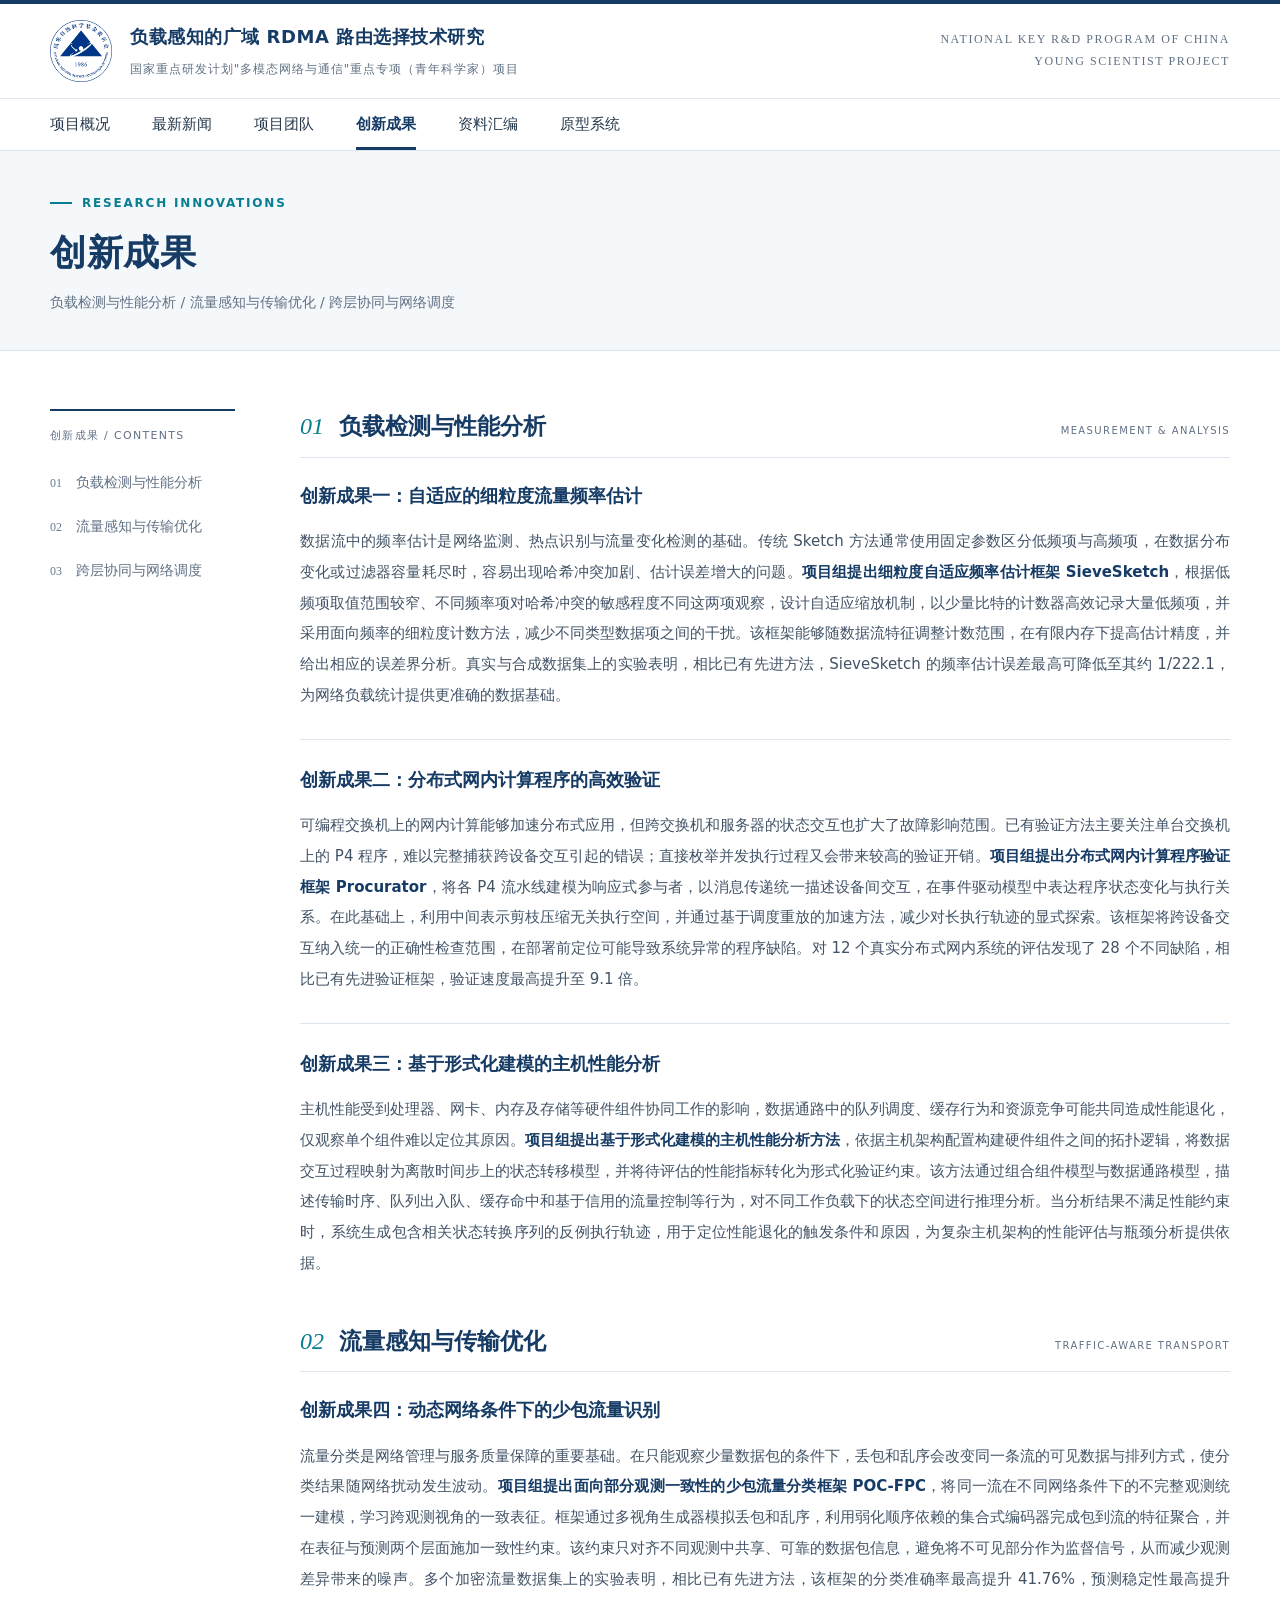
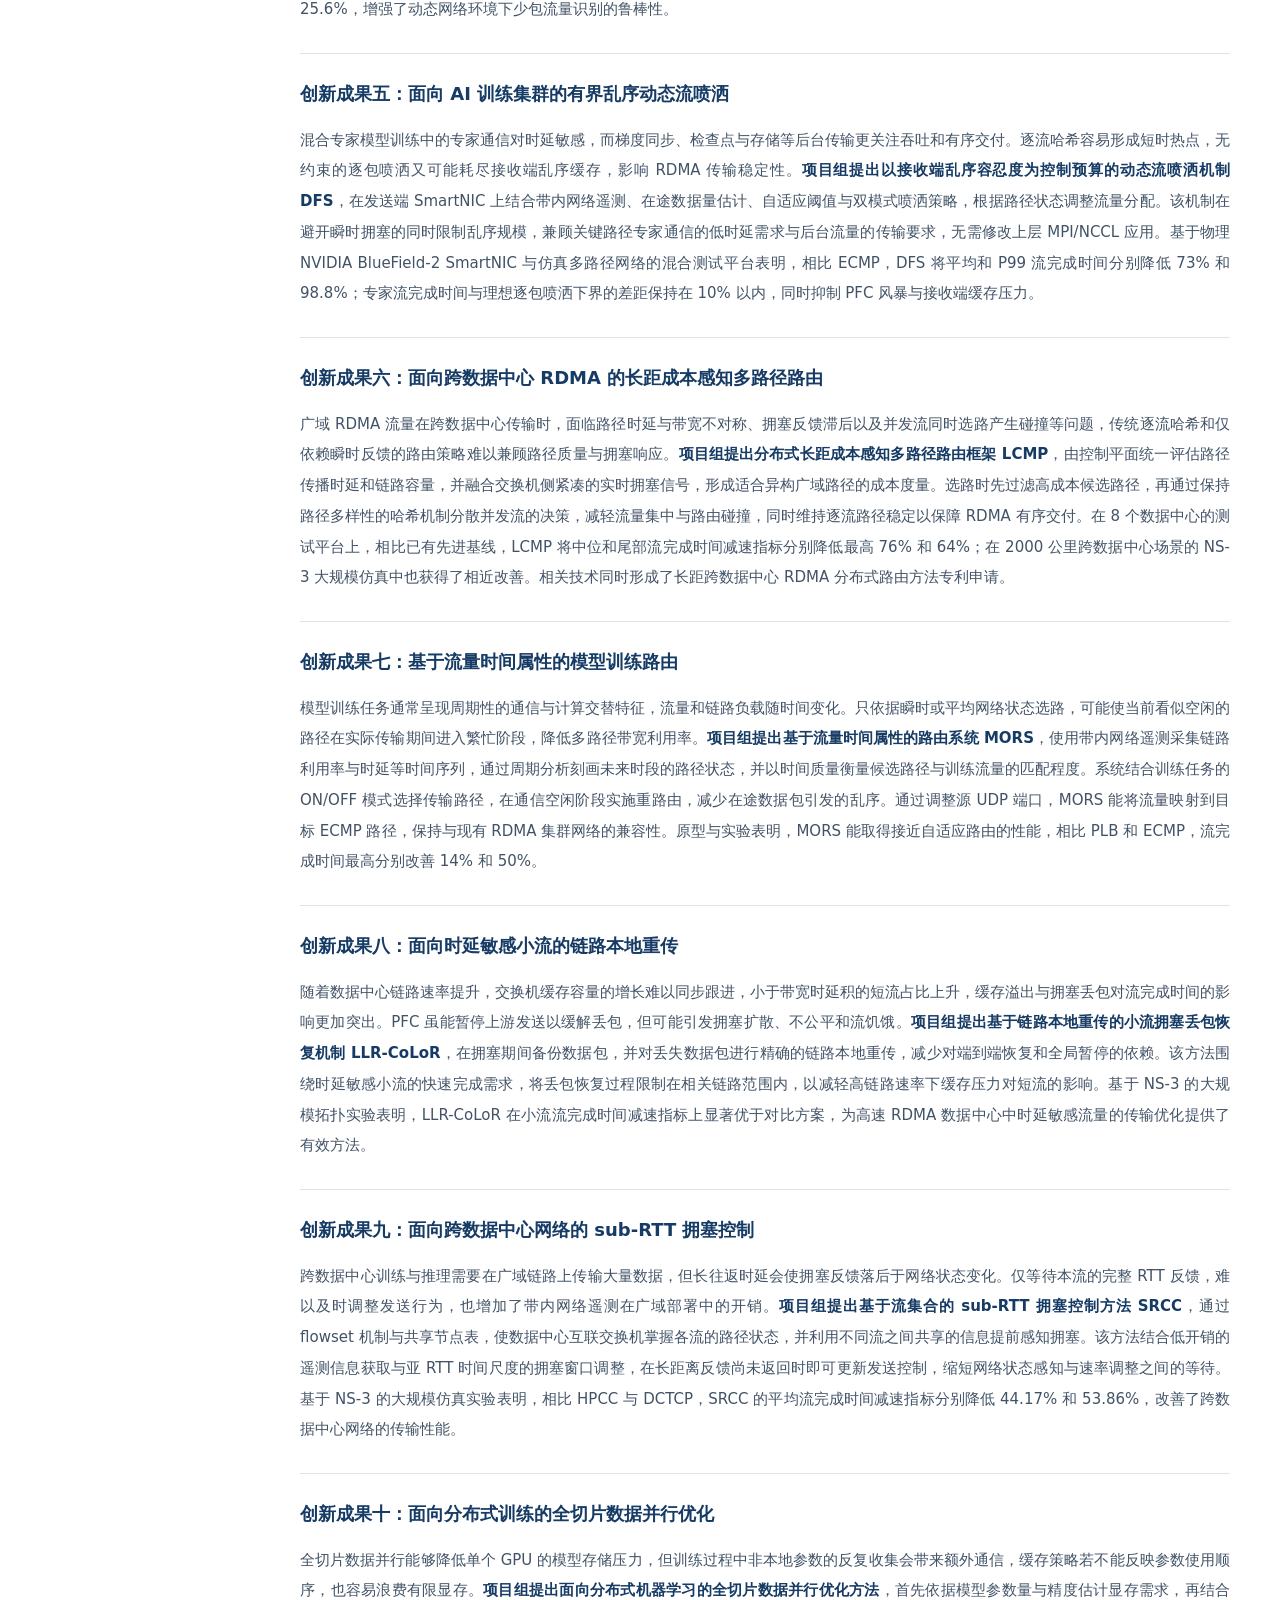
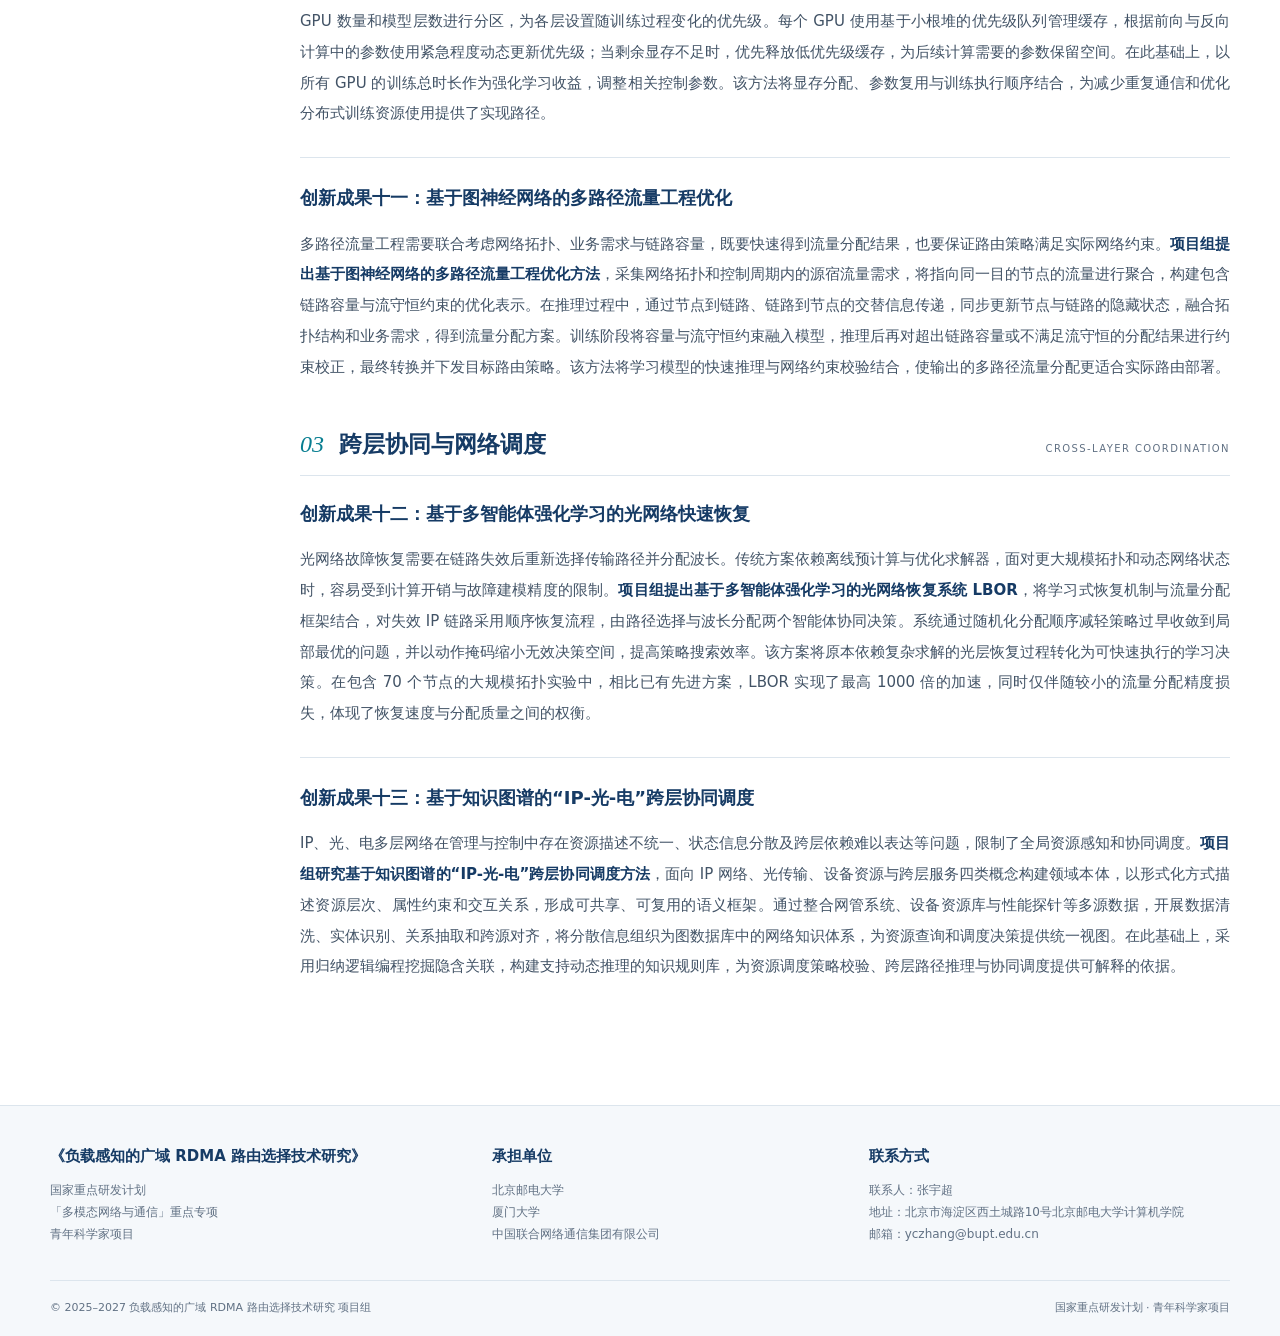
==== commit 50739eea: "fix(site): correct project details and include publication PDFs" ====
--- a/innovation.html
+++ b/innovation.html
@@ -173,13 +173,13 @@
                 >
               </li>
               <li>
-                <a href="https://www.cuhk.edu.cn/" rel="noopener noreferrer" target="_blank"
-                  >香港中文大学（深圳）</a
-                >
-              </li>
-              <li>
-                <a href="https://www.scsc.org/" rel="noopener noreferrer" target="_blank"
-                  >山东省计算中心（国家超级计算济南中心）</a
+                <a href="https://www.xmu.edu.cn/" rel="noopener noreferrer" target="_blank"
+                  >厦门大学</a
+                >
+              </li>
+              <li>
+                <a href="https://www.chinaunicom.cn/" rel="noopener noreferrer" target="_blank"
+                  >中国联合网络通信集团有限公司</a
                 >
               </li>
             </ul>
@@ -187,7 +187,7 @@
           <section>
             <h2>联系方式</h2>
             <ul>
-              <li>联系人：张乙然</li>
+              <li>联系人：张宇超</li>
               <li>
                 <a
                   href="https://maps.apple.com/?q=%E5%8C%97%E4%BA%AC%E5%B8%82%E6%B5%B7%E6%B7%80%E5%8C%BA%E8%A5%BF%E5%9C%9F%E5%9F%8E%E8%B7%AF10%E5%8F%B7%E5%8C%97%E4%BA%AC%E9%82%AE%E7%94%B5%E5%A4%A7%E5%AD%A6%E8%AE%A1%E7%AE%97%E6%9C%BA%E5%AD%A6%E9%99%A2"
@@ -196,12 +196,12 @@
                   >地址：北京市海淀区西土城路10号北京邮电大学计算机学院</a
                 >
               </li>
-              <li><a href="mailto:yiranzhang@bupt.edu.cn">邮箱：yiranzhang@bupt.edu.cn</a></li>
+              <li><a href="mailto:yczhang@bupt.edu.cn">邮箱：yczhang@bupt.edu.cn</a></li>
             </ul>
           </section>
         </div>
         <div class="copyright">
-          <span>© 2024–2027 负载感知的广域 RDMA 路由选择技术研究 项目组</span
+          <span>© 2025–2027 负载感知的广域 RDMA 路由选择技术研究 项目组</span
           ><span>国家重点研发计划 · 青年科学家项目</span>
         </div>
       </div>
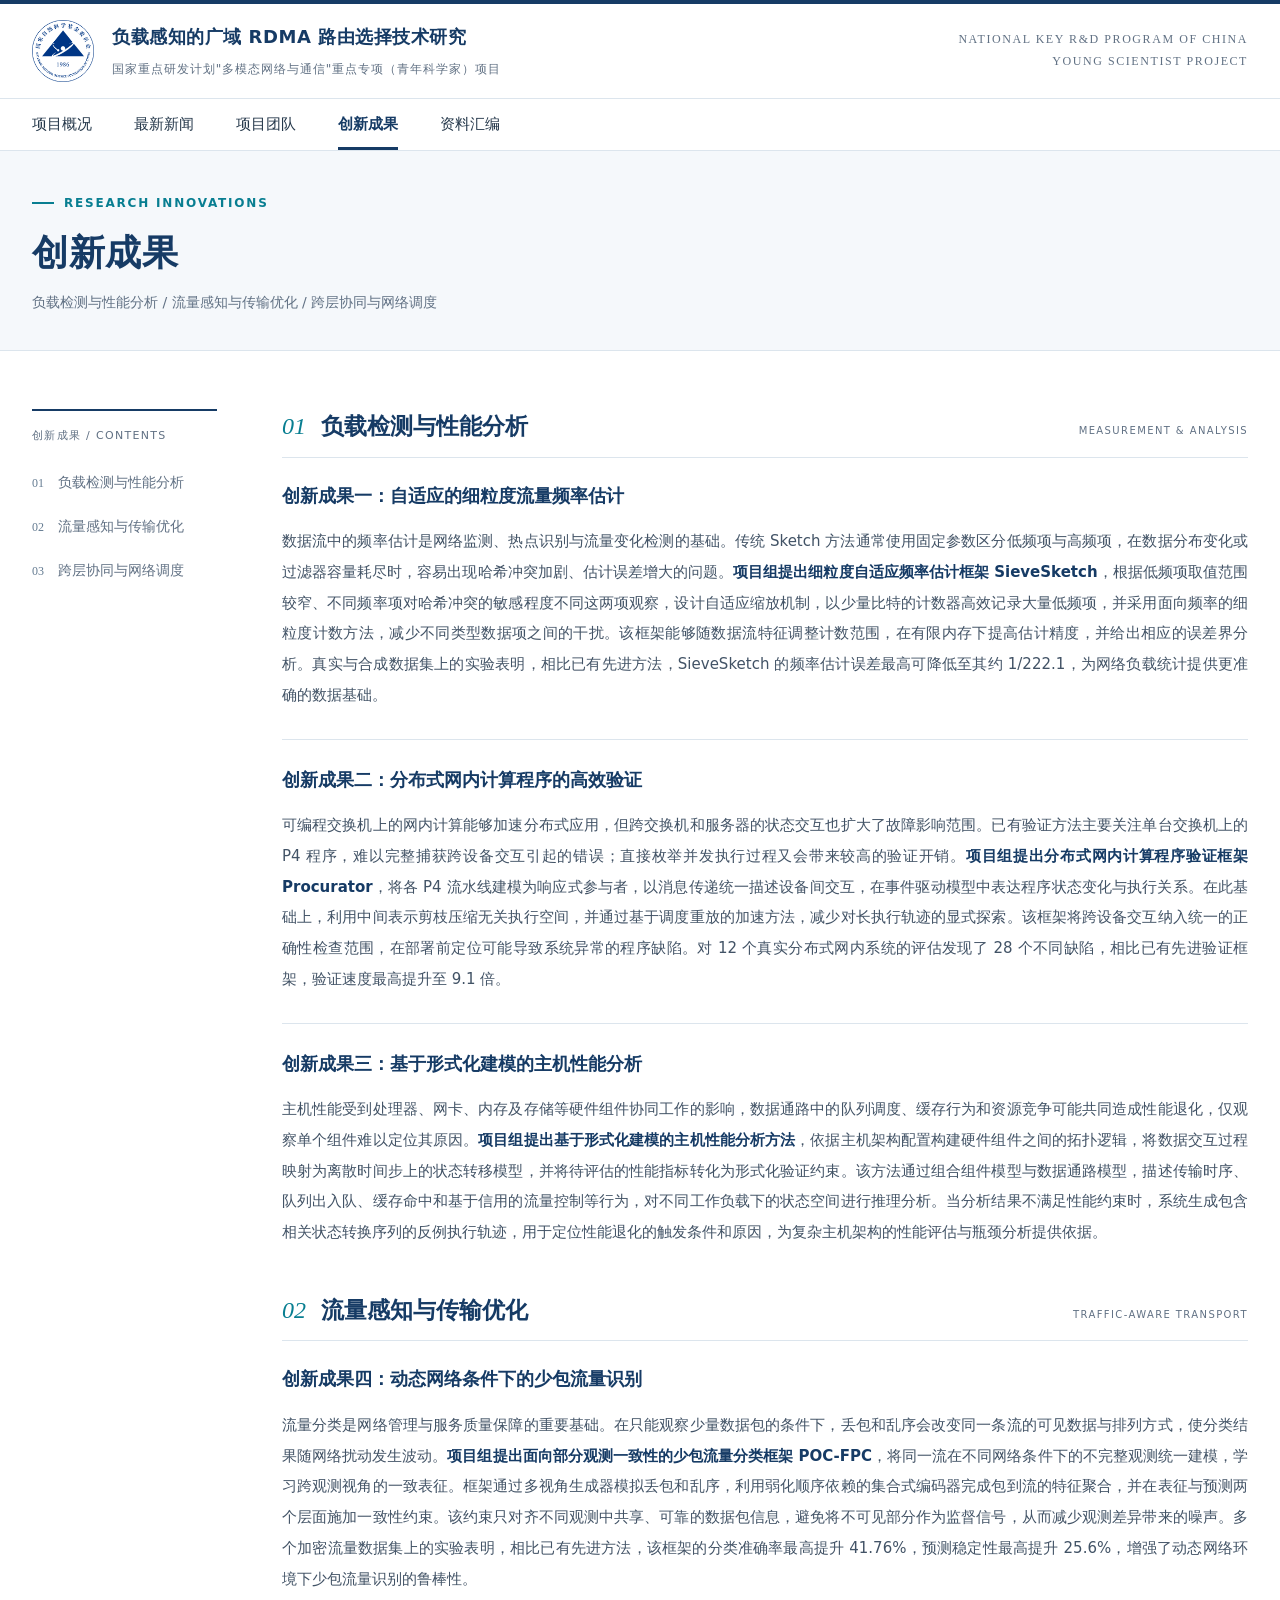
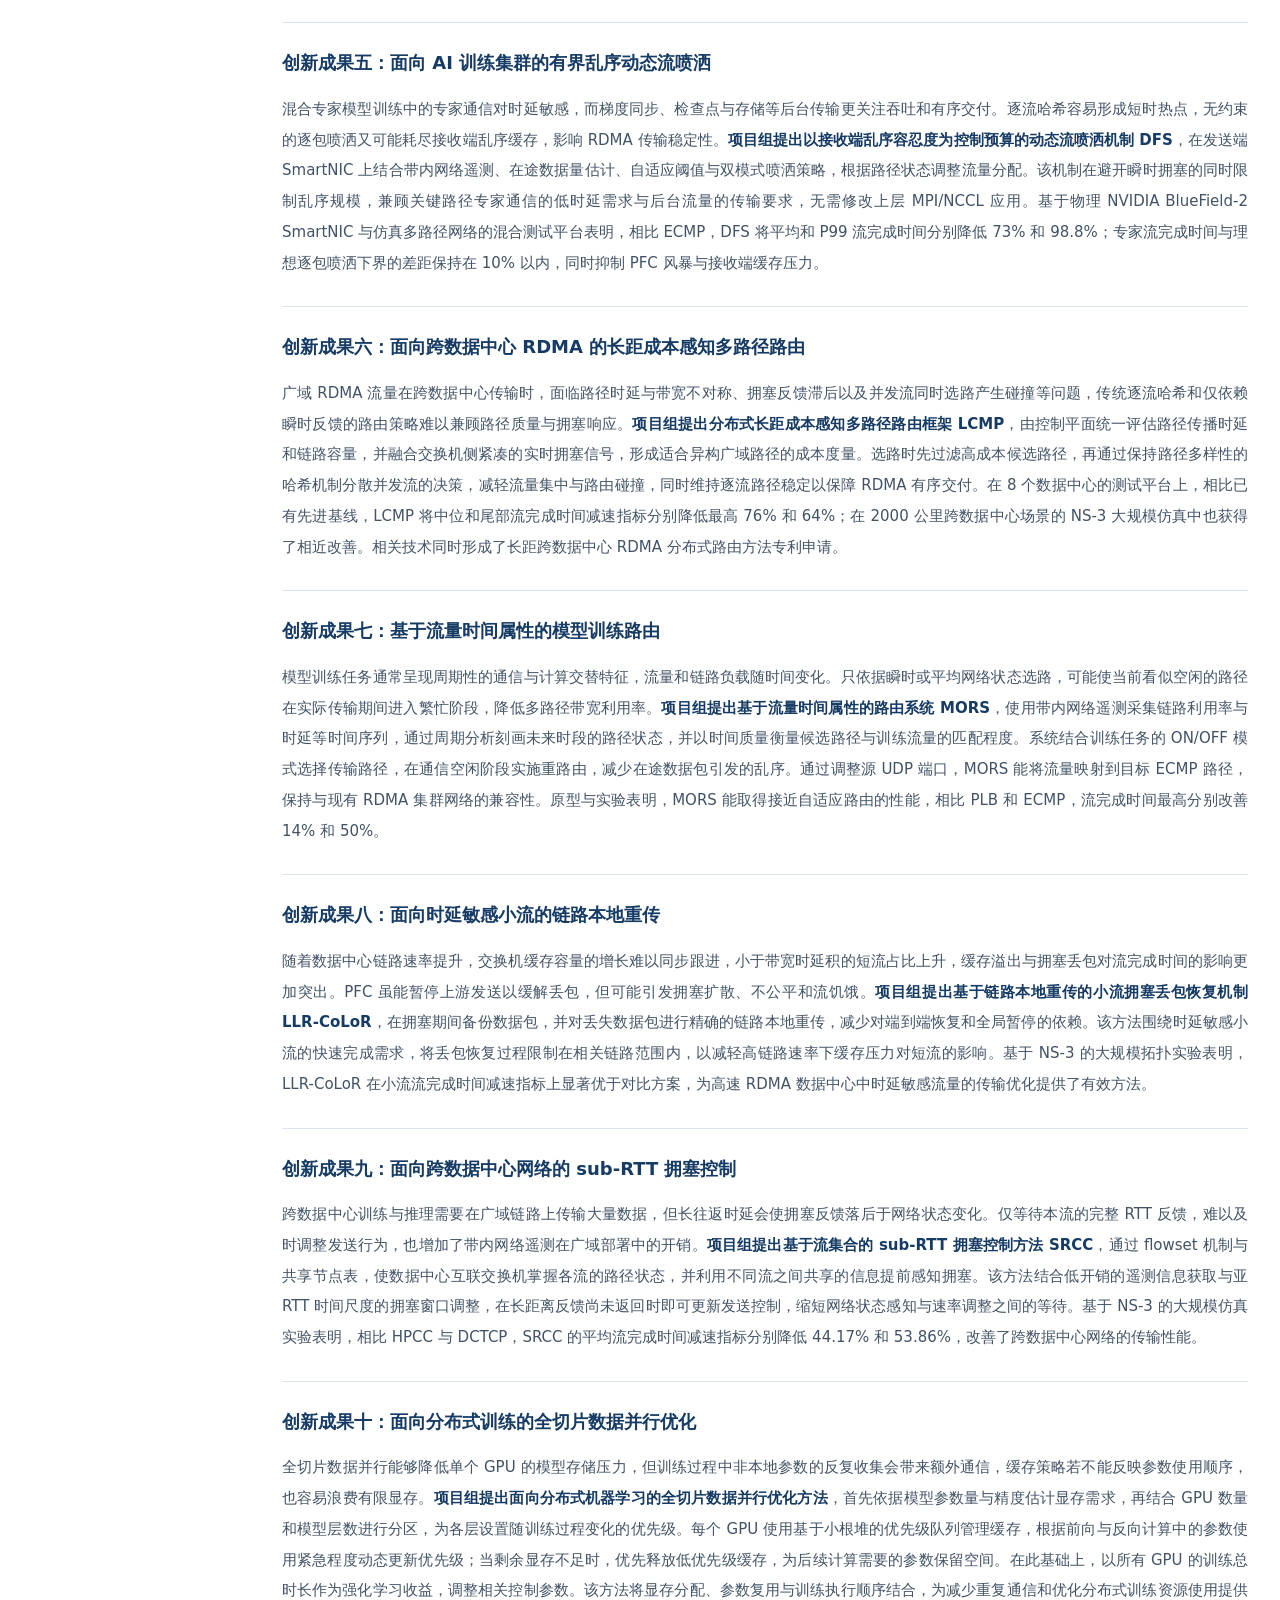
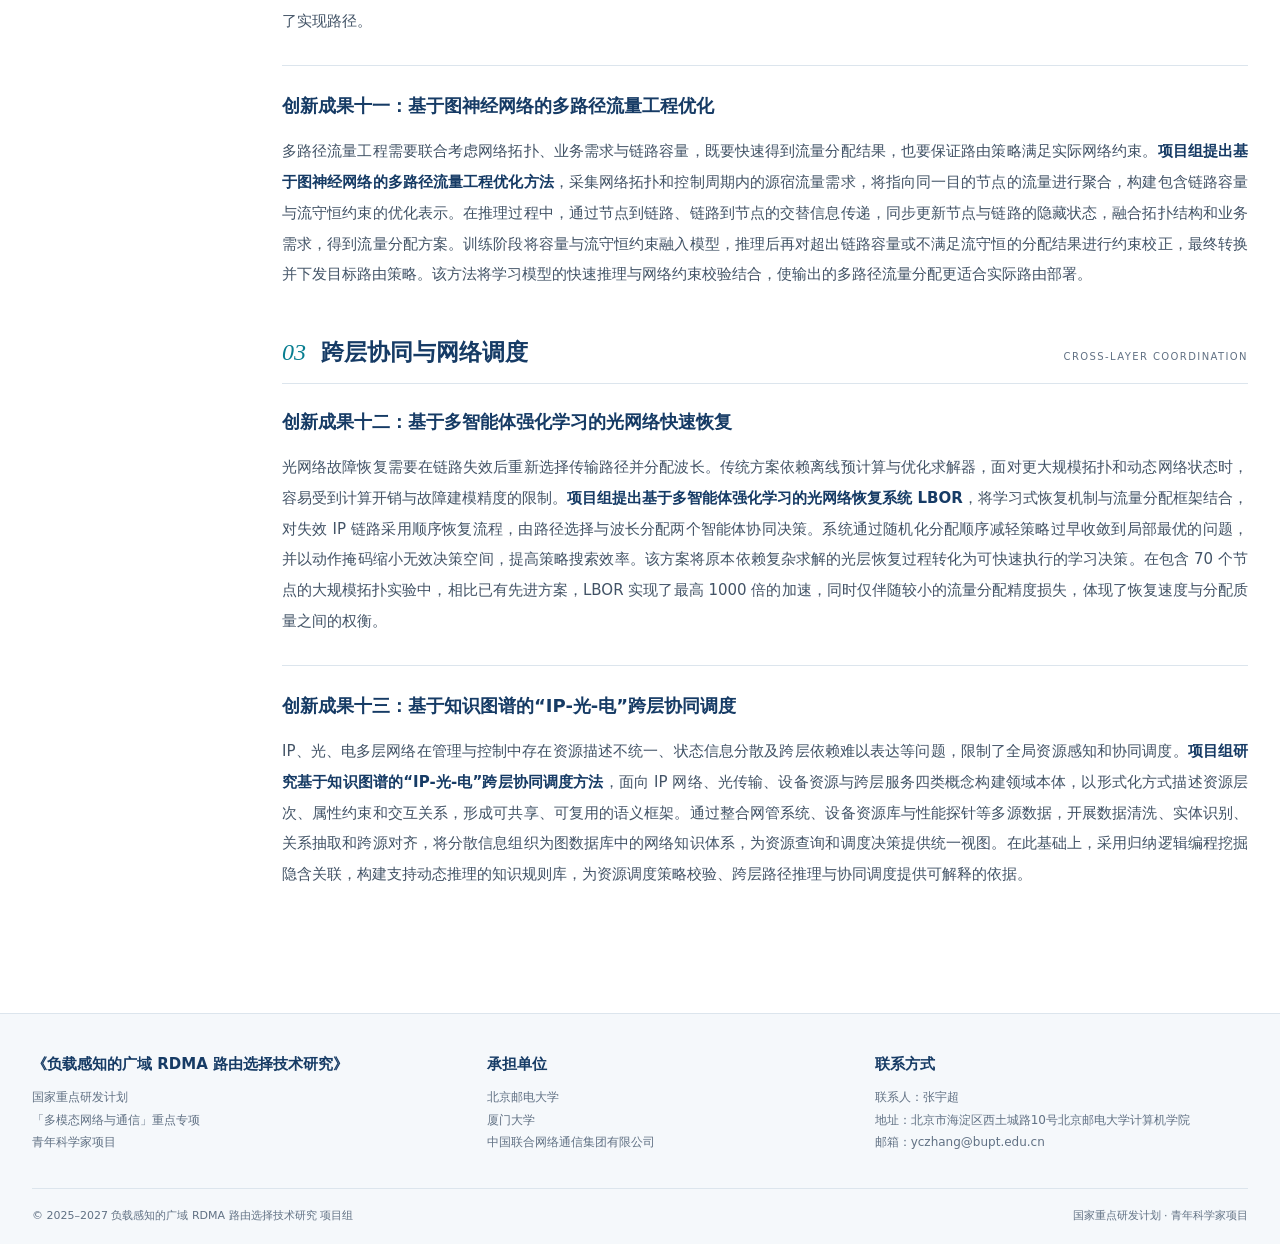
==== commit 18d8d1b0: "fix(site): align content spacing and hide unfinished prototype navigation" ====
--- a/innovation.html
+++ b/innovation.html
@@ -13,7 +13,7 @@
     <link rel="stylesheet" href="pages.css" />
     <script src="main.js" defer></script>
   </head>
-  <body>
+  <body class="research-content-page">
     <a class="skip" href="#main">跳至正文</a>
     <header class="masthead">
       <div class="wrap brand-row">
@@ -35,7 +35,7 @@
         <nav class="wrap" aria-label="主导航">
           <a href="index.html">项目概况</a><a href="news.html">最新新闻</a
           ><a href="team.html">项目团队</a><a href="innovation.html" aria-current="page">创新成果</a
-          ><a href="materials.html">资料汇编</a><a href="prototype.html">原型系统</a>
+          ><a href="materials.html">资料汇编</a>
         </nav>
       </div>
     </header>
--- a/styles.css
+++ b/styles.css
@@ -53,6 +53,9 @@
   width: min(var(--width), calc(100% - 64px));
   margin-inline: auto;
 }
+.overview-page {
+  --width: 1360px;
+}
 .skip {
   position: fixed;
   top: -100px;
@@ -155,6 +158,9 @@
   gap: 45px;
   padding-block: 66px 48px;
 }
+.hero-copy:only-child {
+  grid-column: 1 / -1;
+}
 .eyebrow {
   font-size: 12px;
   letter-spacing: 0.15em;
@@ -323,6 +329,9 @@
   color: #425366;
   text-align: justify;
   line-height: 2.05;
+}
+.overview-body .article-section > p {
+  text-indent: 2em;
 }
 .figure {
   margin: 28px 0 0;
@@ -372,6 +381,26 @@
   color: var(--navy);
   margin: 5px 0;
 }
+#milestones .section-heading h2 {
+  font-size: 21px;
+}
+#milestones .timeline {
+  grid-template-columns: none;
+  grid-auto-flow: column;
+  grid-auto-columns: minmax(124px, 1fr);
+  padding-top: 6px;
+  overflow-x: auto;
+}
+#milestones .milestone h3 {
+  font-size: 14px;
+  line-height: 1.5;
+}
+#milestones .milestone small {
+  display: block;
+  color: var(--muted);
+  font-size: 12px;
+  line-height: 1.6;
+}
 .news-banner {
   border-block: 1px solid var(--line);
   padding: 23px 0;
--- a/pages.css
+++ b/pages.css
@@ -1,4 +1,7 @@
 /* Inner pages share the homepage's colors, chapter headings and reading grid. */
+.research-content-page {
+  --width: 1360px;
+}
 .hero .hero-inner {
   padding-block: 30px 26px;
 }
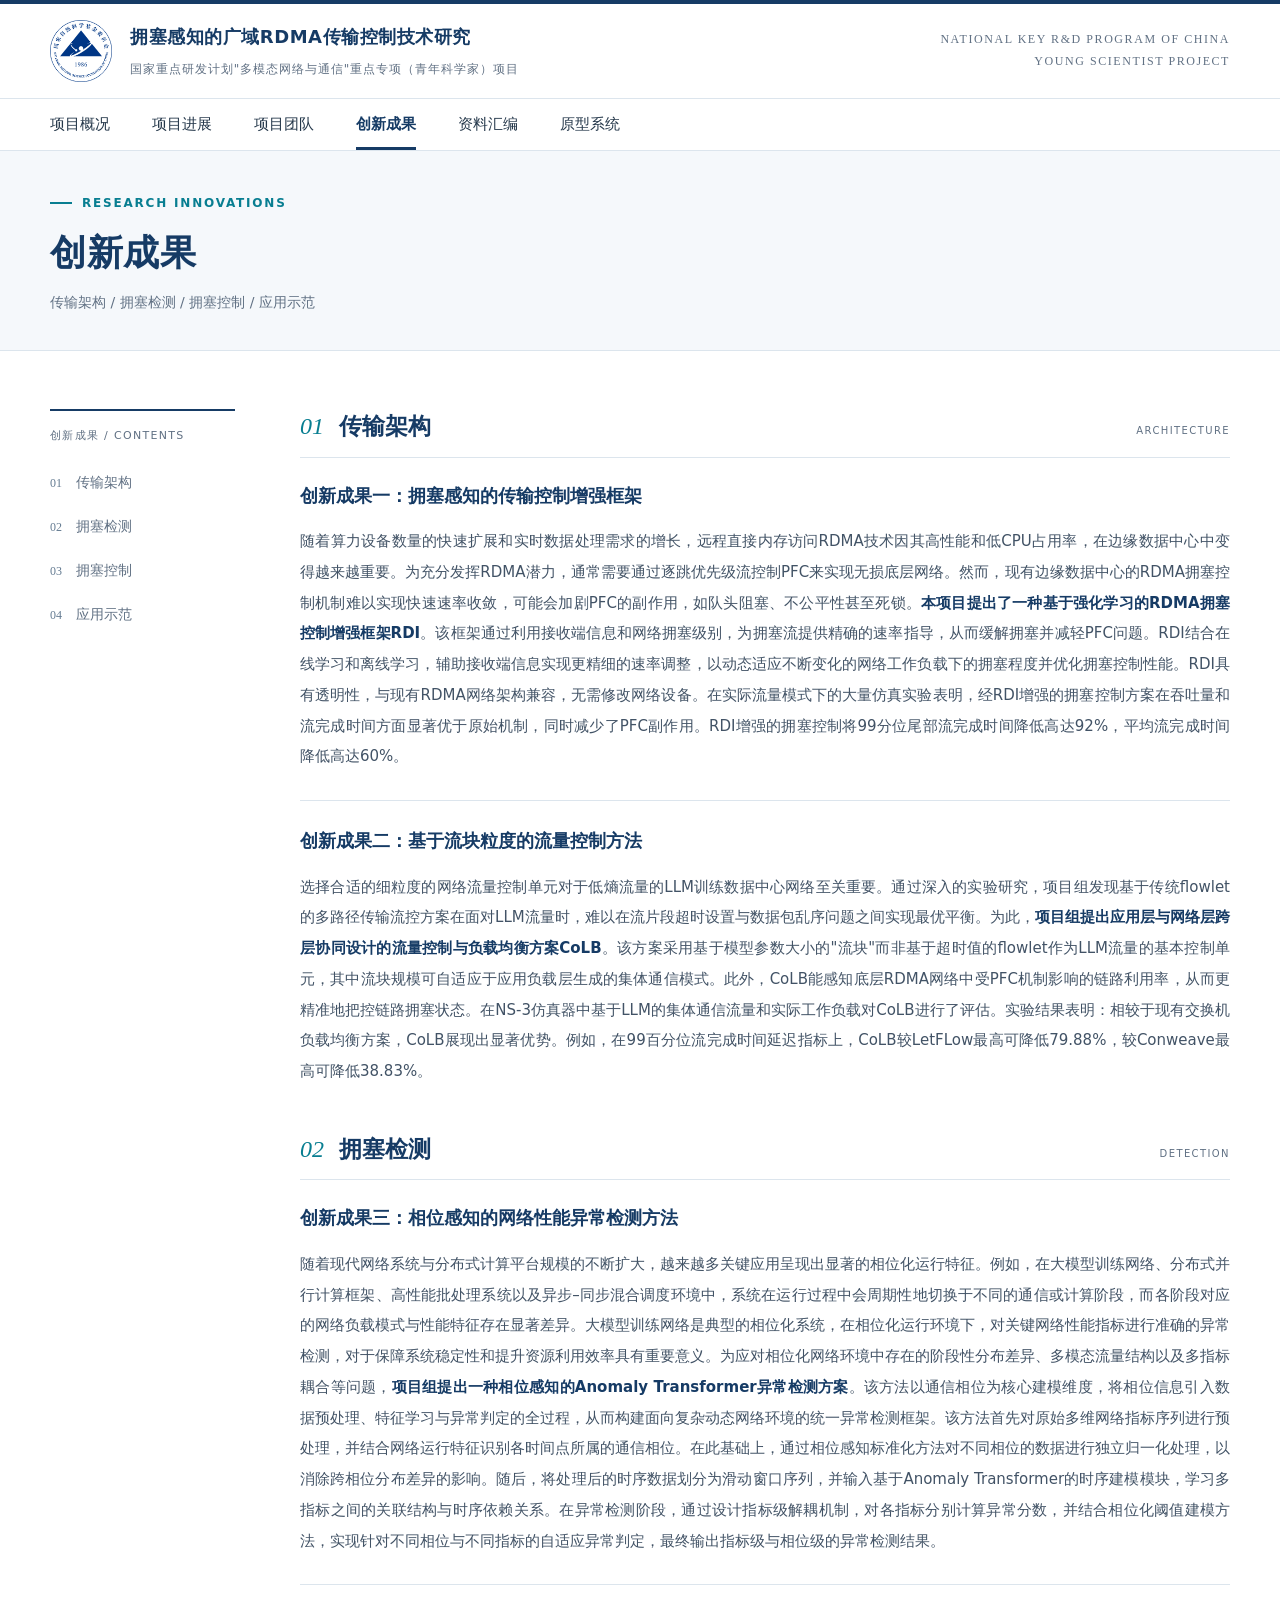
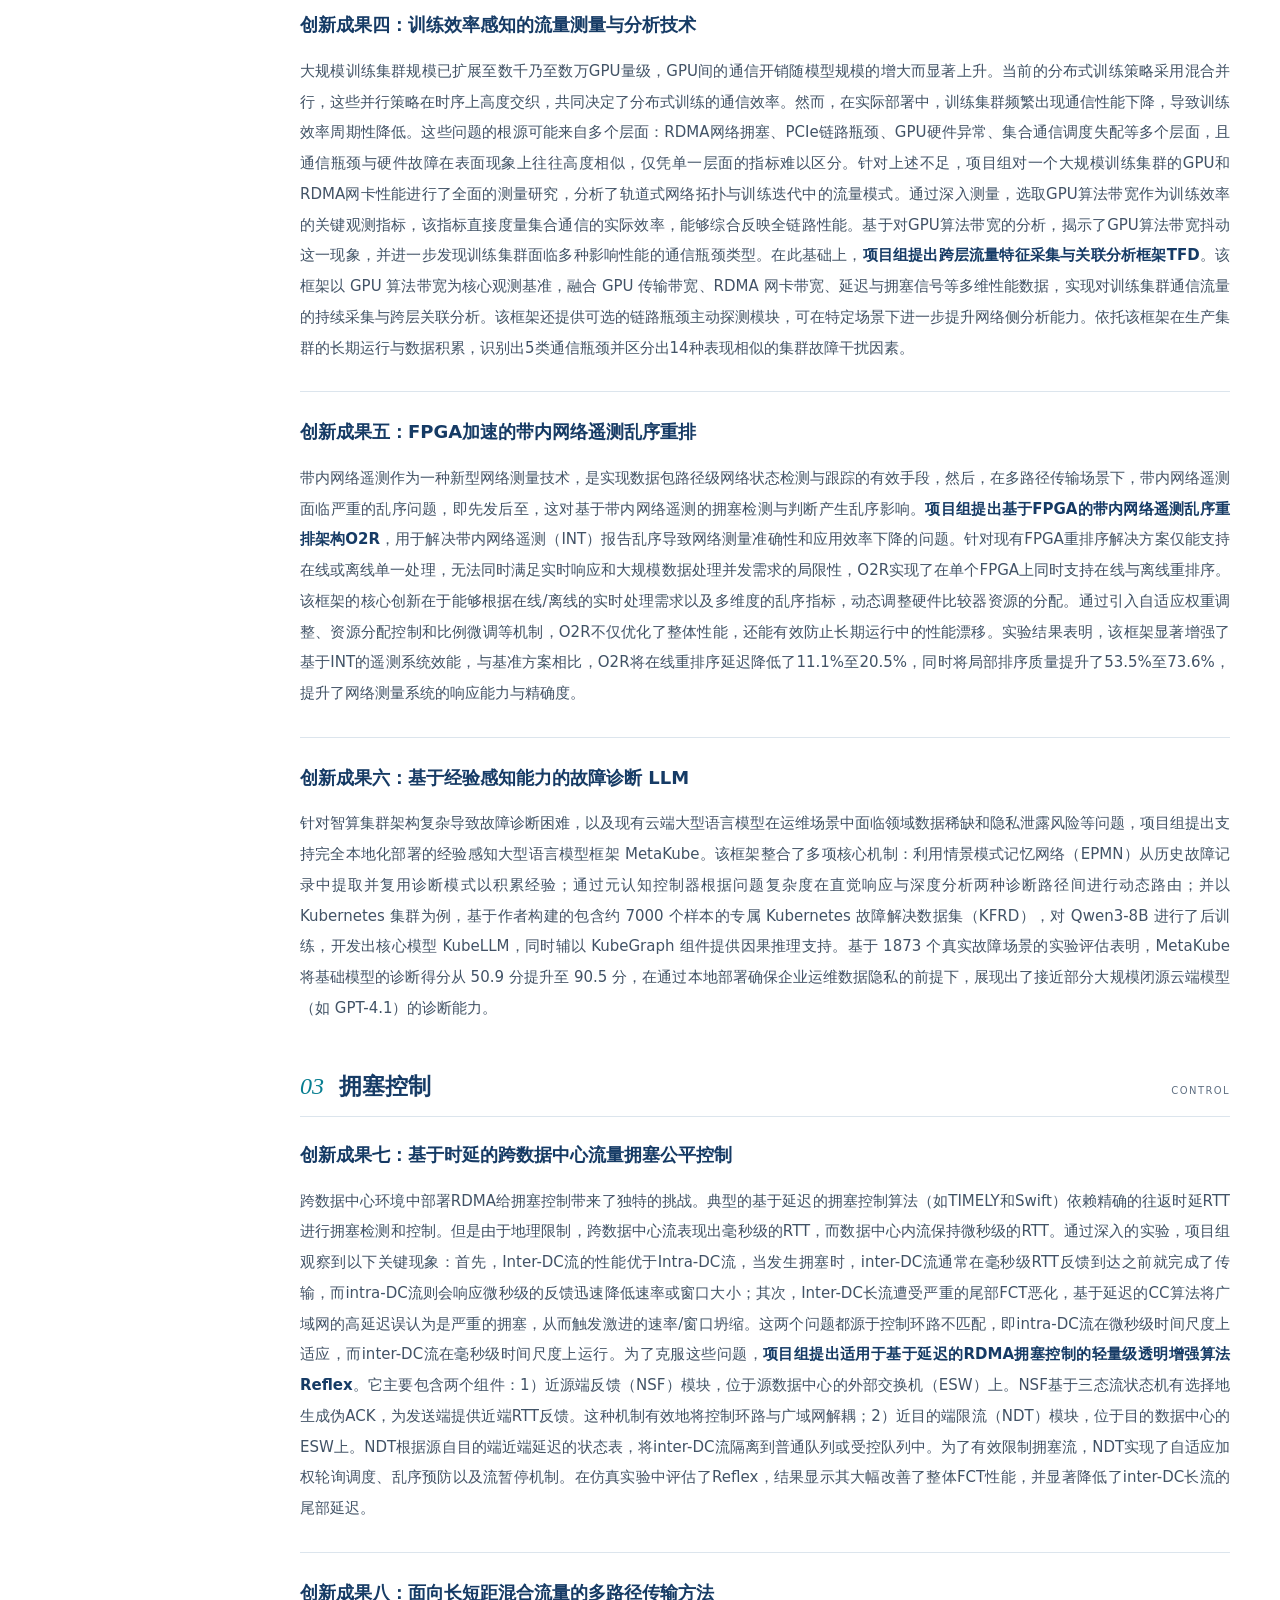
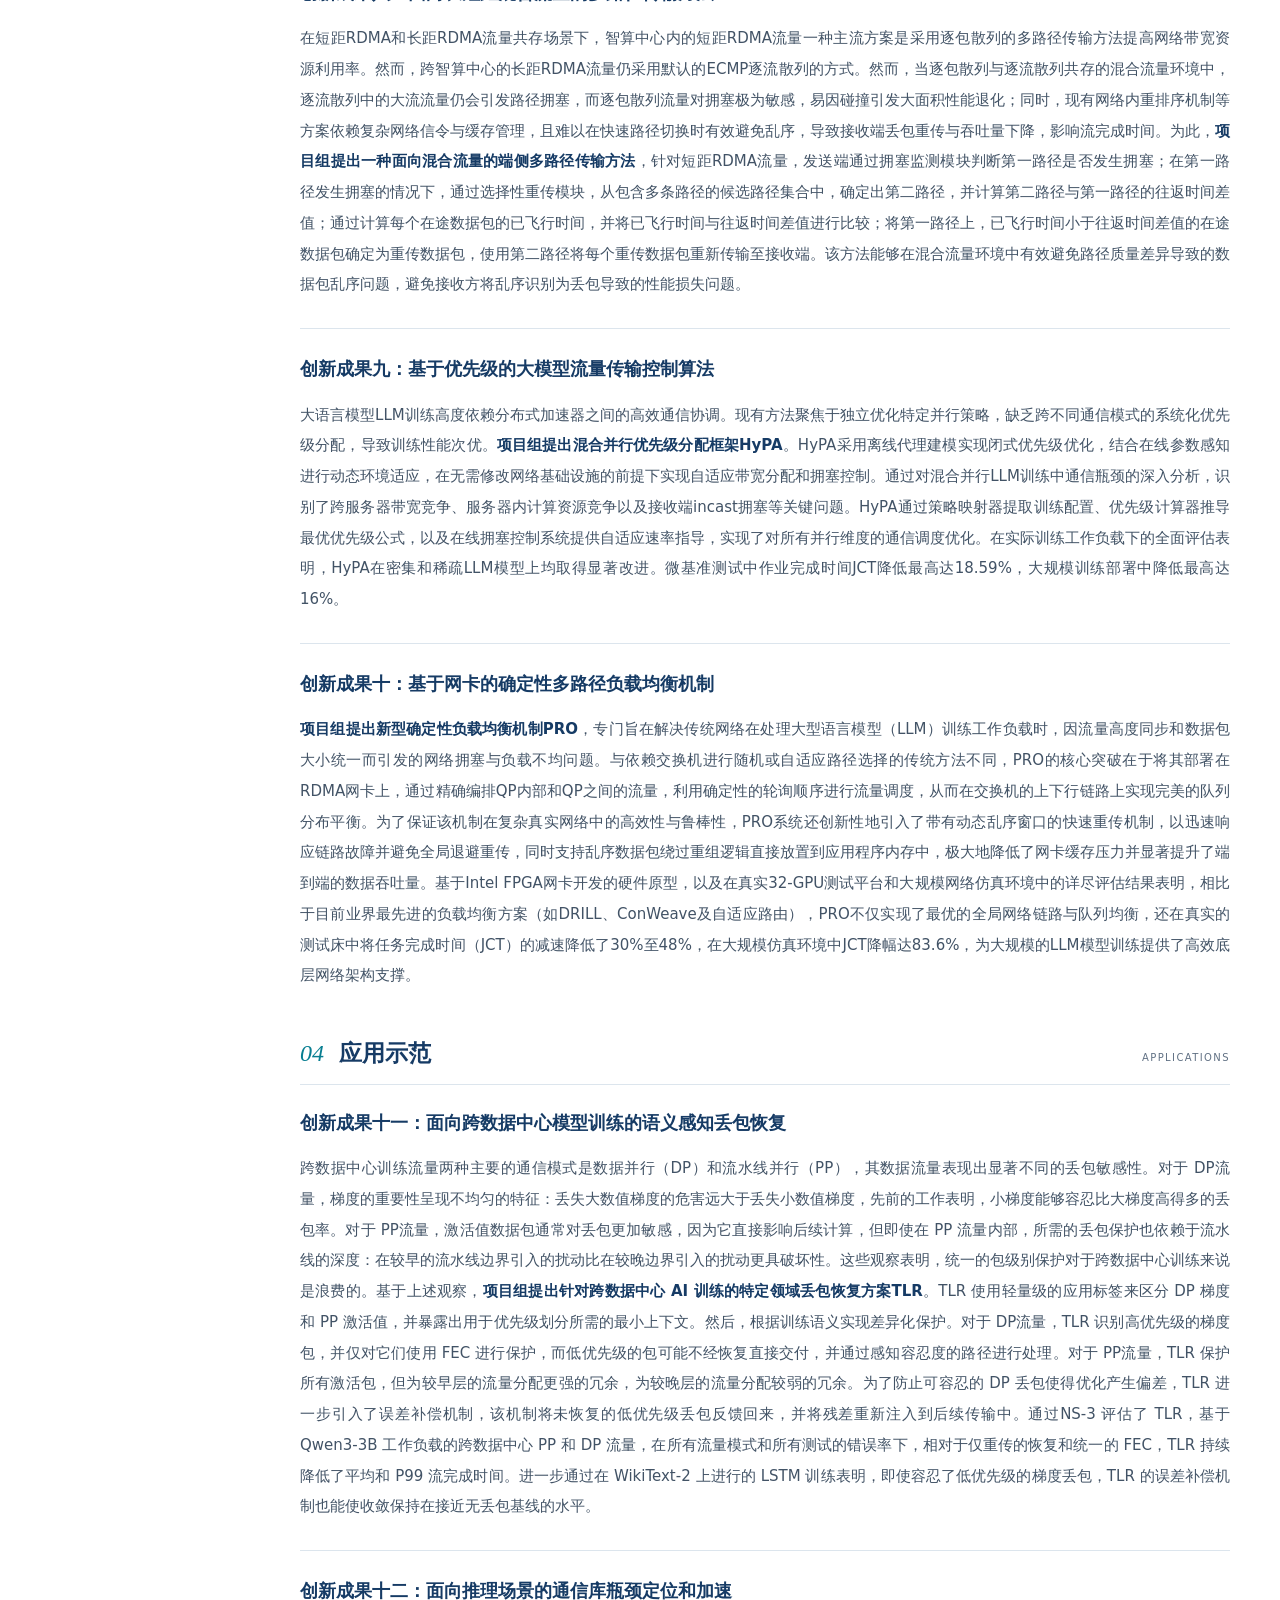
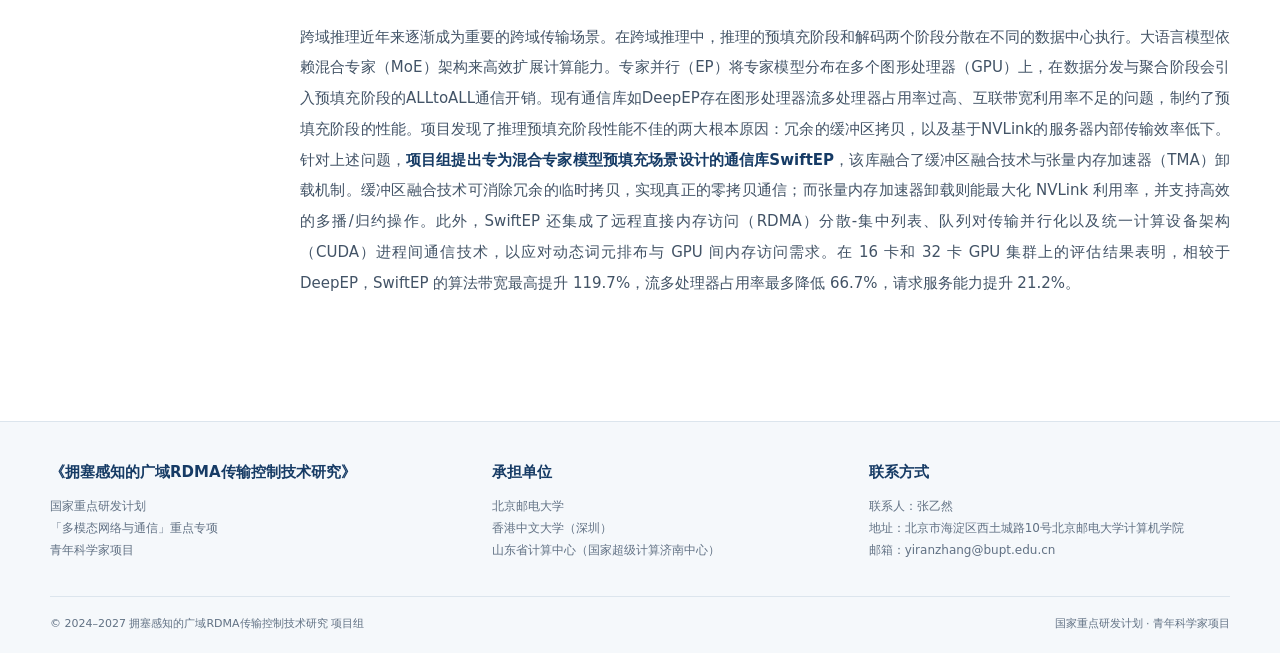
==== commit 0f8a651b: "更新项目进展、团队主页和首页时间轴" ====
--- a/innovation.html
+++ b/innovation.html
@@ -5,22 +5,22 @@
     <meta name="viewport" content="width=device-width,initial-scale=1" />
     <meta
       name="description"
-      content="负载感知的广域 RDMA 路由选择技术研究：负载检测与性能分析、流量感知与传输优化、跨层协同与网络调度创新成果。"
+      content='国家重点研发计划"多模态网络与通信"重点专项（青年科学家）项目'
     />
-    <title>创新成果 · 负载感知的广域 RDMA 路由选择技术研究</title>
+    <title>创新成果 · 拥塞感知的广域RDMA传输控制技术研究</title>
     <link rel="icon" href="assets/NSFC.png" />
     <link rel="stylesheet" href="styles.css" />
     <link rel="stylesheet" href="pages.css" />
     <script src="main.js" defer></script>
   </head>
-  <body class="research-content-page">
+  <body>
     <a class="skip" href="#main">跳至正文</a>
     <header class="masthead">
       <div class="wrap brand-row">
         <a class="brand" href="index.html"
           ><img src="assets/NSFC.png" alt="国家自然科学基金委员会标志" width="62" height="62" />
           <div>
-            <strong>负载感知的广域 RDMA 路由选择技术研究</strong
+            <strong>拥塞感知的广域RDMA传输控制技术研究</strong
             ><small>国家重点研发计划"多模态网络与通信"重点专项（青年科学家）项目</small>
           </div></a
         >
@@ -33,9 +33,9 @@
       </div>
       <div class="nav-row" id="primary-navigation">
         <nav class="wrap" aria-label="主导航">
-          <a href="index.html">项目概况</a><a href="news.html">最新新闻</a
+          <a href="index.html">项目概况</a><a href="news.html">项目进展</a
           ><a href="team.html">项目团队</a><a href="innovation.html" aria-current="page">创新成果</a
-          ><a href="materials.html">资料汇编</a>
+          ><a href="materials.html">资料汇编</a><a href="prototype.html">原型系统</a>
         </nav>
       </div>
     </header>
@@ -44,113 +44,151 @@
         <div class="wrap">
           <div class="eyebrow">RESEARCH INNOVATIONS</div>
           <h1>创新成果</h1>
-          <p>负载检测与性能分析 / 流量感知与传输优化 / 跨层协同与网络调度</p>
+          <p>传输架构 / 拥塞检测 / 拥塞控制 / 应用示范</p>
         </div>
       </section>
       <div class="wrap page-body">
         <aside class="section-nav" aria-label="本页目录">
           <div class="label">创新成果 / CONTENTS</div>
-          <a href="#detection"><span>01</span>负载检测与性能分析</a>
-          <a href="#routing"><span>02</span>流量感知与传输优化</a>
-          <a href="#coordination"><span>03</span>跨层协同与网络调度</a>
+          <a href="#architecture"><span>01</span>传输架构</a
+          ><a href="#detection"><span>02</span>拥塞检测</a
+          ><a href="#control"><span>03</span>拥塞控制</a
+          ><a href="#demonstration"><span>04</span>应用示范</a>
         </aside>
         <div class="page-articles">
+          <section class="article-section" id="architecture">
+            <div class="section-heading">
+              <span class="number">01</span>
+              <h2>传输架构</h2>
+              <small>ARCHITECTURE</small>
+            </div>
+            <article class="innovation-entry">
+              <h3>创新成果一：拥塞感知的传输控制增强框架</h3>
+              <p>
+                随着算力设备数量的快速扩展和实时数据处理需求的增长，远程直接内存访问RDMA技术因其高性能和低CPU占用率，在边缘数据中心中变得越来越重要。为充分发挥RDMA潜力，通常需要通过逐跳优先级流控制PFC来实现无损底层网络。然而，现有边缘数据中心的RDMA拥塞控制机制难以实现快速速率收敛，可能会加剧PFC的副作用，如队头阻塞、不公平性甚至死锁。<strong>本项目提出了一种基于强化学习的RDMA拥塞控制增强框架RDI</strong>。该框架通过利用接收端信息和网络拥塞级别，为拥塞流提供精确的速率指导，从而缓解拥塞并减轻PFC问题。RDI结合在线学习和离线学习，辅助接收端信息实现更精细的速率调整，以动态适应不断变化的网络工作负载下的拥塞程度并优化拥塞控制性能。RDI具有透明性，与现有RDMA网络架构兼容，无需修改网络设备。在实际流量模式下的大量仿真实验表明，经RDI增强的拥塞控制方案在吞吐量和流完成时间方面显著优于原始机制，同时减少了PFC副作用。RDI增强的拥塞控制将99分位尾部流完成时间降低高达92%，平均流完成时间降低高达60%。
+              </p>
+            </article>
+            <article class="innovation-entry">
+              <h3>创新成果二：基于流块粒度的流量控制方法</h3>
+              <p>
+                选择合适的细粒度的网络流量控制单元对于低熵流量的LLM训练数据中心网络至关重要。通过深入的实验研究，项目组发现基于传统flowlet的多路径传输流控方案在面对LLM流量时，难以在流片段超时设置与数据包乱序问题之间实现最优平衡。为此，<strong>项目组提出应用层与网络层跨层协同设计的流量控制与负载均衡方案CoLB</strong>。该方案采用基于模型参数大小的"流块"而非基于超时值的flowlet作为LLM流量的基本控制单元，其中流块规模可自适应于应用负载层生成的集体通信模式。此外，CoLB能感知底层RDMA网络中受PFC机制影响的链路利用率，从而更精准地把控链路拥塞状态。在NS-3仿真器中基于LLM的集体通信流量和实际工作负载对CoLB进行了评估。实验结果表明：相较于现有交换机负载均衡方案，CoLB展现出显著优势。例如，在99百分位流完成时间延迟指标上，CoLB较LetFLow最高可降低79.88%，较Conweave最高可降低38.83%。
+              </p>
+            </article>
+          </section>
           <section class="article-section" id="detection">
             <div class="section-heading">
-              <span class="number">01</span>
-              <h2>负载检测与性能分析</h2>
-              <small>MEASUREMENT &amp; ANALYSIS</small>
-            </div>
-            <article class="innovation-entry">
-              <h3>创新成果一：自适应的细粒度流量频率估计</h3>
-              <p>
-                数据流中的频率估计是网络监测、热点识别与流量变化检测的基础。传统 Sketch 方法通常使用固定参数区分低频项与高频项，在数据分布变化或过滤器容量耗尽时，容易出现哈希冲突加剧、估计误差增大的问题。<strong>项目组提出细粒度自适应频率估计框架 SieveSketch</strong>，根据低频项取值范围较窄、不同频率项对哈希冲突的敏感程度不同这两项观察，设计自适应缩放机制，以少量比特的计数器高效记录大量低频项，并采用面向频率的细粒度计数方法，减少不同类型数据项之间的干扰。该框架能够随数据流特征调整计数范围，在有限内存下提高估计精度，并给出相应的误差界分析。真实与合成数据集上的实验表明，相比已有先进方法，SieveSketch 的频率估计误差最高可降低至其约 1/222.1，为网络负载统计提供更准确的数据基础。
-              </p>
-            </article>
-            <article class="innovation-entry">
-              <h3>创新成果二：分布式网内计算程序的高效验证</h3>
-              <p>
-                可编程交换机上的网内计算能够加速分布式应用，但跨交换机和服务器的状态交互也扩大了故障影响范围。已有验证方法主要关注单台交换机上的 P4 程序，难以完整捕获跨设备交互引起的错误；直接枚举并发执行过程又会带来较高的验证开销。<strong>项目组提出分布式网内计算程序验证框架 Procurator</strong>，将各 P4 流水线建模为响应式参与者，以消息传递统一描述设备间交互，在事件驱动模型中表达程序状态变化与执行关系。在此基础上，利用中间表示剪枝压缩无关执行空间，并通过基于调度重放的加速方法，减少对长执行轨迹的显式探索。该框架将跨设备交互纳入统一的正确性检查范围，在部署前定位可能导致系统异常的程序缺陷。对 12 个真实分布式网内系统的评估发现了 28 个不同缺陷，相比已有先进验证框架，验证速度最高提升至 9.1 倍。
-              </p>
-            </article>
-            <article class="innovation-entry">
-              <h3>创新成果三：基于形式化建模的主机性能分析</h3>
-              <p>
-                主机性能受到处理器、网卡、内存及存储等硬件组件协同工作的影响，数据通路中的队列调度、缓存行为和资源竞争可能共同造成性能退化，仅观察单个组件难以定位其原因。<strong>项目组提出基于形式化建模的主机性能分析方法</strong>，依据主机架构配置构建硬件组件之间的拓扑逻辑，将数据交互过程映射为离散时间步上的状态转移模型，并将待评估的性能指标转化为形式化验证约束。该方法通过组合组件模型与数据通路模型，描述传输时序、队列出入队、缓存命中和基于信用的流量控制等行为，对不同工作负载下的状态空间进行推理分析。当分析结果不满足性能约束时，系统生成包含相关状态转换序列的反例执行轨迹，用于定位性能退化的触发条件和原因，为复杂主机架构的性能评估与瓶颈分析提供依据。
-              </p>
-            </article>
-          </section>
-          <section class="article-section" id="routing">
-            <div class="section-heading">
               <span class="number">02</span>
-              <h2>流量感知与传输优化</h2>
-              <small>TRAFFIC-AWARE TRANSPORT</small>
-            </div>
-            <article class="innovation-entry">
-              <h3>创新成果四：动态网络条件下的少包流量识别</h3>
-              <p>
-                流量分类是网络管理与服务质量保障的重要基础。在只能观察少量数据包的条件下，丢包和乱序会改变同一条流的可见数据与排列方式，使分类结果随网络扰动发生波动。<strong>项目组提出面向部分观测一致性的少包流量分类框架 POC-FPC</strong>，将同一流在不同网络条件下的不完整观测统一建模，学习跨观测视角的一致表征。框架通过多视角生成器模拟丢包和乱序，利用弱化顺序依赖的集合式编码器完成包到流的特征聚合，并在表征与预测两个层面施加一致性约束。该约束只对齐不同观测中共享、可靠的数据包信息，避免将不可见部分作为监督信号，从而减少观测差异带来的噪声。多个加密流量数据集上的实验表明，相比已有先进方法，该框架的分类准确率最高提升 41.76%，预测稳定性最高提升 25.6%，增强了动态网络环境下少包流量识别的鲁棒性。
-              </p>
-            </article>
-            <article class="innovation-entry">
-              <h3>创新成果五：面向 AI 训练集群的有界乱序动态流喷洒</h3>
-              <p>
-                混合专家模型训练中的专家通信对时延敏感，而梯度同步、检查点与存储等后台传输更关注吞吐和有序交付。逐流哈希容易形成短时热点，无约束的逐包喷洒又可能耗尽接收端乱序缓存，影响 RDMA 传输稳定性。<strong>项目组提出以接收端乱序容忍度为控制预算的动态流喷洒机制 DFS</strong>，在发送端 SmartNIC 上结合带内网络遥测、在途数据量估计、自适应阈值与双模式喷洒策略，根据路径状态调整流量分配。该机制在避开瞬时拥塞的同时限制乱序规模，兼顾关键路径专家通信的低时延需求与后台流量的传输要求，无需修改上层 MPI/NCCL 应用。基于物理 NVIDIA BlueField-2 SmartNIC 与仿真多路径网络的混合测试平台表明，相比 ECMP，DFS 将平均和 P99 流完成时间分别降低 73% 和 98.8%；专家流完成时间与理想逐包喷洒下界的差距保持在 10% 以内，同时抑制 PFC 风暴与接收端缓存压力。
-              </p>
-            </article>
-            <article class="innovation-entry">
-              <h3>创新成果六：面向跨数据中心 RDMA 的长距成本感知多路径路由</h3>
-              <p>
-                广域 RDMA 流量在跨数据中心传输时，面临路径时延与带宽不对称、拥塞反馈滞后以及并发流同时选路产生碰撞等问题，传统逐流哈希和仅依赖瞬时反馈的路由策略难以兼顾路径质量与拥塞响应。<strong>项目组提出分布式长距成本感知多路径路由框架 LCMP</strong>，由控制平面统一评估路径传播时延和链路容量，并融合交换机侧紧凑的实时拥塞信号，形成适合异构广域路径的成本度量。选路时先过滤高成本候选路径，再通过保持路径多样性的哈希机制分散并发流的决策，减轻流量集中与路由碰撞，同时维持逐流路径稳定以保障 RDMA 有序交付。在 8 个数据中心的测试平台上，相比已有先进基线，LCMP 将中位和尾部流完成时间减速指标分别降低最高 76% 和 64%；在 2000 公里跨数据中心场景的 NS-3 大规模仿真中也获得了相近改善。相关技术同时形成了长距跨数据中心 RDMA 分布式路由方法专利申请。
-              </p>
-            </article>
-            <article class="innovation-entry">
-              <h3>创新成果七：基于流量时间属性的模型训练路由</h3>
-              <p>
-                模型训练任务通常呈现周期性的通信与计算交替特征，流量和链路负载随时间变化。只依据瞬时或平均网络状态选路，可能使当前看似空闲的路径在实际传输期间进入繁忙阶段，降低多路径带宽利用率。<strong>项目组提出基于流量时间属性的路由系统 MORS</strong>，使用带内网络遥测采集链路利用率与时延等时间序列，通过周期分析刻画未来时段的路径状态，并以时间质量衡量候选路径与训练流量的匹配程度。系统结合训练任务的 ON/OFF 模式选择传输路径，在通信空闲阶段实施重路由，减少在途数据包引发的乱序。通过调整源 UDP 端口，MORS 能将流量映射到目标 ECMP 路径，保持与现有 RDMA 集群网络的兼容性。原型与实验表明，MORS 能取得接近自适应路由的性能，相比 PLB 和 ECMP，流完成时间最高分别改善 14% 和 50%。
-              </p>
-            </article>
-            <article class="innovation-entry">
-              <h3>创新成果八：面向时延敏感小流的链路本地重传</h3>
-              <p>
-                随着数据中心链路速率提升，交换机缓存容量的增长难以同步跟进，小于带宽时延积的短流占比上升，缓存溢出与拥塞丢包对流完成时间的影响更加突出。PFC 虽能暂停上游发送以缓解丢包，但可能引发拥塞扩散、不公平和流饥饿。<strong>项目组提出基于链路本地重传的小流拥塞丢包恢复机制 LLR-CoLoR</strong>，在拥塞期间备份数据包，并对丢失数据包进行精确的链路本地重传，减少对端到端恢复和全局暂停的依赖。该方法围绕时延敏感小流的快速完成需求，将丢包恢复过程限制在相关链路范围内，以减轻高链路速率下缓存压力对短流的影响。基于 NS-3 的大规模拓扑实验表明，LLR-CoLoR 在小流流完成时间减速指标上显著优于对比方案，为高速 RDMA 数据中心中时延敏感流量的传输优化提供了有效方法。
-              </p>
-            </article>
-            <article class="innovation-entry">
-              <h3>创新成果九：面向跨数据中心网络的 sub-RTT 拥塞控制</h3>
-              <p>
-                跨数据中心训练与推理需要在广域链路上传输大量数据，但长往返时延会使拥塞反馈落后于网络状态变化。仅等待本流的完整 RTT 反馈，难以及时调整发送行为，也增加了带内网络遥测在广域部署中的开销。<strong>项目组提出基于流集合的 sub-RTT 拥塞控制方法 SRCC</strong>，通过 flowset 机制与共享节点表，使数据中心互联交换机掌握各流的路径状态，并利用不同流之间共享的信息提前感知拥塞。该方法结合低开销的遥测信息获取与亚 RTT 时间尺度的拥塞窗口调整，在长距离反馈尚未返回时即可更新发送控制，缩短网络状态感知与速率调整之间的等待。基于 NS-3 的大规模仿真实验表明，相比 HPCC 与 DCTCP，SRCC 的平均流完成时间减速指标分别降低 44.17% 和 53.86%，改善了跨数据中心网络的传输性能。
-              </p>
-            </article>
-            <article class="innovation-entry">
-              <h3>创新成果十：面向分布式训练的全切片数据并行优化</h3>
-              <p>
-                全切片数据并行能够降低单个 GPU 的模型存储压力，但训练过程中非本地参数的反复收集会带来额外通信，缓存策略若不能反映参数使用顺序，也容易浪费有限显存。<strong>项目组提出面向分布式机器学习的全切片数据并行优化方法</strong>，首先依据模型参数量与精度估计显存需求，再结合 GPU 数量和模型层数进行分区，为各层设置随训练过程变化的优先级。每个 GPU 使用基于小根堆的优先级队列管理缓存，根据前向与反向计算中的参数使用紧急程度动态更新优先级；当剩余显存不足时，优先释放低优先级缓存，为后续计算需要的参数保留空间。在此基础上，以所有 GPU 的训练总时长作为强化学习收益，调整相关控制参数。该方法将显存分配、参数复用与训练执行顺序结合，为减少重复通信和优化分布式训练资源使用提供了实现路径。
-              </p>
-            </article>
-            <article class="innovation-entry">
-              <h3>创新成果十一：基于图神经网络的多路径流量工程优化</h3>
-              <p>
-                多路径流量工程需要联合考虑网络拓扑、业务需求与链路容量，既要快速得到流量分配结果，也要保证路由策略满足实际网络约束。<strong>项目组提出基于图神经网络的多路径流量工程优化方法</strong>，采集网络拓扑和控制周期内的源宿流量需求，将指向同一目的节点的流量进行聚合，构建包含链路容量与流守恒约束的优化表示。在推理过程中，通过节点到链路、链路到节点的交替信息传递，同步更新节点与链路的隐藏状态，融合拓扑结构和业务需求，得到流量分配方案。训练阶段将容量与流守恒约束融入模型，推理后再对超出链路容量或不满足流守恒的分配结果进行约束校正，最终转换并下发目标路由策略。该方法将学习模型的快速推理与网络约束校验结合，使输出的多路径流量分配更适合实际路由部署。
-              </p>
-            </article>
-          </section>
-          <section class="article-section" id="coordination">
+              <h2>拥塞检测</h2>
+              <small>DETECTION</small>
+            </div>
+            <article class="innovation-entry">
+              <h3>创新成果三：相位感知的网络性能异常检测方法</h3>
+              <p>
+                随着现代网络系统与分布式计算平台规模的不断扩大，越来越多关键应用呈现出显著的相位化运行特征。例如，在大模型训练网络、分布式并行计算框架、高性能批处理系统以及异步–同步混合调度环境中，系统在运行过程中会周期性地切换于不同的通信或计算阶段，而各阶段对应的网络负载模式与性能特征存在显著差异。大模型训练网络是典型的相位化系统，在相位化运行环境下，对关键网络性能指标进行准确的异常检测，对于保障系统稳定性和提升资源利用效率具有重要意义。为应对相位化网络环境中存在的阶段性分布差异、多模态流量结构以及多指标耦合等问题，<strong
+                  >项目组提出一种相位感知的Anomaly Transformer异常检测方案</strong
+                >。该方法以通信相位为核心建模维度，将相位信息引入数据预处理、特征学习与异常判定的全过程，从而构建面向复杂动态网络环境的统一异常检测框架。该方法首先对原始多维网络指标序列进行预处理，并结合网络运行特征识别各时间点所属的通信相位。在此基础上，通过相位感知标准化方法对不同相位的数据进行独立归一化处理，以消除跨相位分布差异的影响。随后，将处理后的时序数据划分为滑动窗口序列，并输入基于Anomaly
+                Transformer的时序建模模块，学习多指标之间的关联结构与时序依赖关系。在异常检测阶段，通过设计指标级解耦机制，对各指标分别计算异常分数，并结合相位化阈值建模方法，实现针对不同相位与不同指标的自适应异常判定，最终输出指标级与相位级的异常检测结果。
+              </p>
+            </article>
+            <article class="innovation-entry">
+              <h3>创新成果四：训练效率感知的流量测量与分析技术</h3>
+              <p>
+                大规模训练集群规模已扩展至数千乃至数万GPU量级，GPU间的通信开销随模型规模的增大而显著上升。当前的分布式训练策略采用混合并行，这些并行策略在时序上高度交织，共同决定了分布式训练的通信效率。然而，在实际部署中，训练集群频繁出现通信性能下降，导致训练效率周期性降低。这些问题的根源可能来自多个层面：RDMA网络拥塞、PCIe链路瓶颈、GPU硬件异常、集合通信调度失配等多个层面，且通信瓶颈与硬件故障在表面现象上往往高度相似，仅凭单一层面的指标难以区分。针对上述不足，项目组对一个大规模训练集群的GPU和RDMA网卡性能进行了全面的测量研究，分析了轨道式网络拓扑与训练迭代中的流量模式。通过深入测量，选取GPU算法带宽作为训练效率的关键观测指标，该指标直接度量集合通信的实际效率，能够综合反映全链路性能。基于对GPU算法带宽的分析，揭示了GPU算法带宽抖动这一现象，并进一步发现训练集群面临多种影响性能的通信瓶颈类型。在此基础上，<strong>项目组提出跨层流量特征采集与关联分析框架TFD</strong>。该框架以
+                GPU 算法带宽为核心观测基准，融合 GPU 传输带宽、RDMA
+                网卡带宽、延迟与拥塞信号等多维性能数据，实现对训练集群通信流量的持续采集与跨层关联分析。该框架还提供可选的链路瓶颈主动探测模块，可在特定场景下进一步提升网络侧分析能力。依托该框架在生产集群的长期运行与数据积累，识别出5类通信瓶颈并区分出14种表现相似的集群故障干扰因素。
+              </p>
+            </article>
+            <article class="innovation-entry">
+              <h3>创新成果五：FPGA加速的带内网络遥测乱序重排</h3>
+              <p>
+                带内网络遥测作为一种新型网络测量技术，是实现数据包路径级网络状态检测与跟踪的有效手段，然后，在多路径传输场景下，带内网络遥测面临严重的乱序问题，即先发后至，这对基于带内网络遥测的拥塞检测与判断产生乱序影响。<strong>项目组提出基于FPGA的带内网络遥测乱序重排架构O2R</strong>，用于解决带内网络遥测（INT）报告乱序导致网络测量准确性和应用效率下降的问题。针对现有FPGA重排序解决方案仅能支持在线或离线单一处理，无法同时满足实时响应和大规模数据处理并发需求的局限性，O2R实现了在单个FPGA上同时支持在线与离线重排序。该框架的核心创新在于能够根据在线/离线的实时处理需求以及多维度的乱序指标，动态调整硬件比较器资源的分配。通过引入自适应权重调整、资源分配控制和比例微调等机制，O2R不仅优化了整体性能，还能有效防止长期运行中的性能漂移。实验结果表明，该框架显著增强了基于INT的遥测系统效能，与基准方案相比，O2R将在线重排序延迟降低了11.1%至20.5%，同时将局部排序质量提升了53.5%至73.6%，提升了网络测量系统的响应能力与精确度。
+              </p>
+            </article>
+            <article class="innovation-entry">
+              <h3>创新成果六：基于经验感知能力的故障诊断 LLM</h3>
+              <p>
+                针对智算集群架构复杂导致故障诊断困难，以及现有云端大型语言模型在运维场景中面临领域数据稀缺和隐私泄露风险等问题，项目组提出支持完全本地化部署的经验感知大型语言模型框架
+                MetaKube。该框架整合了多项核心机制：利用情景模式记忆网络（EPMN）从历史故障记录中提取并复用诊断模式以积累经验；通过元认知控制器根据问题复杂度在直觉响应与深度分析两种诊断路径间进行动态路由；并以
+                Kubernetes 集群为例，基于作者构建的包含约 7000 个样本的专属 Kubernetes
+                故障解决数据集（KFRD），对 Qwen3-8B 进行了后训练，开发出核心模型 KubeLLM，同时辅以
+                KubeGraph 组件提供因果推理支持。基于 1873 个真实故障场景的实验评估表明，MetaKube
+                将基础模型的诊断得分从 50.9 分提升至 90.5
+                分，在通过本地部署确保企业运维数据隐私的前提下，展现出了接近部分大规模闭源云端模型（如
+                GPT-4.1）的诊断能力。
+              </p>
+            </article>
+          </section>
+          <section class="article-section" id="control">
             <div class="section-heading">
               <span class="number">03</span>
-              <h2>跨层协同与网络调度</h2>
-              <small>CROSS-LAYER COORDINATION</small>
-            </div>
-            <article class="innovation-entry">
-              <h3>创新成果十二：基于多智能体强化学习的光网络快速恢复</h3>
-              <p>
-                光网络故障恢复需要在链路失效后重新选择传输路径并分配波长。传统方案依赖离线预计算与优化求解器，面对更大规模拓扑和动态网络状态时，容易受到计算开销与故障建模精度的限制。<strong>项目组提出基于多智能体强化学习的光网络恢复系统 LBOR</strong>，将学习式恢复机制与流量分配框架结合，对失效 IP 链路采用顺序恢复流程，由路径选择与波长分配两个智能体协同决策。系统通过随机化分配顺序减轻策略过早收敛到局部最优的问题，并以动作掩码缩小无效决策空间，提高策略搜索效率。该方案将原本依赖复杂求解的光层恢复过程转化为可快速执行的学习决策。在包含 70 个节点的大规模拓扑实验中，相比已有先进方案，LBOR 实现了最高 1000 倍的加速，同时仅伴随较小的流量分配精度损失，体现了恢复速度与分配质量之间的权衡。
-              </p>
-            </article>
-            <article class="innovation-entry">
-              <h3>创新成果十三：基于知识图谱的“IP-光-电”跨层协同调度</h3>
-              <p>
-                IP、光、电多层网络在管理与控制中存在资源描述不统一、状态信息分散及跨层依赖难以表达等问题，限制了全局资源感知和协同调度。<strong>项目组研究基于知识图谱的“IP-光-电”跨层协同调度方法</strong>，面向 IP 网络、光传输、设备资源与跨层服务四类概念构建领域本体，以形式化方式描述资源层次、属性约束和交互关系，形成可共享、可复用的语义框架。通过整合网管系统、设备资源库与性能探针等多源数据，开展数据清洗、实体识别、关系抽取和跨源对齐，将分散信息组织为图数据库中的网络知识体系，为资源查询和调度决策提供统一视图。在此基础上，采用归纳逻辑编程挖掘隐含关联，构建支持动态推理的知识规则库，为资源调度策略校验、跨层路径推理与协同调度提供可解释的依据。
+              <h2>拥塞控制</h2>
+              <small>CONTROL</small>
+            </div>
+            <article class="innovation-entry">
+              <h3>创新成果七：基于时延的跨数据中心流量拥塞公平控制</h3>
+              <p>
+                跨数据中心环境中部署RDMA给拥塞控制带来了独特的挑战。典型的基于延迟的拥塞控制算法（如TIMELY和Swift）依赖精确的往返时延RTT进行拥塞检测和控制。但是由于地理限制，跨数据中心流表现出毫秒级的RTT，而数据中心内流保持微秒级的RTT。通过深入的实验，项目组观察到以下关键现象：首先，Inter-DC流的性能优于Intra-DC流，当发生拥塞时，inter-DC流通常在毫秒级RTT反馈到达之前就完成了传输，而intra-DC流则会响应微秒级的反馈迅速降低速率或窗口大小；其次，Inter-DC长流遭受严重的尾部FCT恶化，基于延迟的CC算法将广域网的高延迟误认为是严重的拥塞，从而触发激进的速率/窗口坍缩。这两个问题都源于控制环路不匹配，即intra-DC流在微秒级时间尺度上适应，而inter-DC流在毫秒级时间尺度上运行。为了克服这些问题，<strong>项目组提出适用于基于延迟的RDMA拥塞控制的轻量级透明增强算法Reflex</strong>。它主要包含两个组件：1）近源端反馈（NSF）模块，位于源数据中心的外部交换机（ESW）上。NSF基于三态流状态机有选择地生成伪ACK，为发送端提供近端RTT反馈。这种机制有效地将控制环路与广域网解耦；2）近目的端限流（NDT）模块，位于目的数据中心的ESW上。NDT根据源自目的端近端延迟的状态表，将inter-DC流隔离到普通队列或受控队列中。为了有效限制拥塞流，NDT实现了自适应加权轮询调度、乱序预防以及流暂停机制。在仿真实验中评估了Reflex，结果显示其大幅改善了整体FCT性能，并显著降低了inter-DC长流的尾部延迟。
+              </p>
+            </article>
+            <article class="innovation-entry">
+              <h3>创新成果八：面向长短距混合流量的多路径传输方法</h3>
+              <p>
+                在短距RDMA和长距RDMA流量共存场景下，智算中心内的短距RDMA流量一种主流方案是采用逐包散列的多路径传输方法提高网络带宽资源利用率。然而，跨智算中心的长距RDMA流量仍采用默认的ECMP逐流散列的方式。然而，当逐包散列与逐流散列共存的混合流量环境中，逐流散列中的大流流量仍会引发路径拥塞，而逐包散列流量对拥塞极为敏感，易因碰撞引发大面积性能退化；同时，现有网络内重排序机制等方案依赖复杂网络信令与缓存管理，且难以在快速路径切换时有效避免乱序，导致接收端丢包重传与吞吐量下降，影响流完成时间。为此，<strong>项目组提出一种面向混合流量的端侧多路径传输方法</strong>，针对短距RDMA流量，发送端通过拥塞监测模块判断第一路径是否发生拥塞；在第一路径发生拥塞的情况下，通过选择性重传模块，从包含多条路径的候选路径集合中，确定出第二路径，并计算第二路径与第一路径的往返时间差值；通过计算每个在途数据包的已飞行时间，并将已飞行时间与往返时间差值进行比较；将第一路径上，已飞行时间小于往返时间差值的在途数据包确定为重传数据包，使用第二路径将每个重传数据包重新传输至接收端。该方法能够在混合流量环境中有效避免路径质量差异导致的数据包乱序问题，避免接收方将乱序识别为丢包导致的性能损失问题。
+              </p>
+            </article>
+            <article class="innovation-entry">
+              <h3>创新成果九：基于优先级的大模型流量传输控制算法</h3>
+              <p>
+                大语言模型LLM训练高度依赖分布式加速器之间的高效通信协调。现有方法聚焦于独立优化特定并行策略，缺乏跨不同通信模式的系统化优先级分配，导致训练性能次优。<strong>项目组提出混合并行优先级分配框架HyPA</strong>。HyPA采用离线代理建模实现闭式优先级优化，结合在线参数感知进行动态环境适应，在无需修改网络基础设施的前提下实现自适应带宽分配和拥塞控制。通过对混合并行LLM训练中通信瓶颈的深入分析，识别了跨服务器带宽竞争、服务器内计算资源竞争以及接收端incast拥塞等关键问题。HyPA通过策略映射器提取训练配置、优先级计算器推导最优优先级公式，以及在线拥塞控制系统提供自适应速率指导，实现了对所有并行维度的通信调度优化。在实际训练工作负载下的全面评估表明，HyPA在密集和稀疏LLM模型上均取得显著改进。微基准测试中作业完成时间JCT降低最高达18.59%，大规模训练部署中降低最高达16%。
+              </p>
+            </article>
+            <article class="innovation-entry">
+              <h3>创新成果十：基于网卡的确定性多路径负载均衡机制</h3>
+              <p>
+                <strong>项目组提出新型确定性负载均衡机制PRO</strong
+                >，专门旨在解决传统网络在处理大型语言模型（LLM）训练工作负载时，因流量高度同步和数据包大小统一而引发的网络拥塞与负载不均问题。与依赖交换机进行随机或自适应路径选择的传统方法不同，PRO的核心突破在于将其部署在RDMA网卡上，通过精确编排QP内部和QP之间的流量，利用确定性的轮询顺序进行流量调度，从而在交换机的上下行链路上实现完美的队列分布平衡。为了保证该机制在复杂真实网络中的高效性与鲁棒性，PRO系统还创新性地引入了带有动态乱序窗口的快速重传机制，以迅速响应链路故障并避免全局退避重传，同时支持乱序数据包绕过重组逻辑直接放置到应用程序内存中，极大地降低了网卡缓存压力并显著提升了端到端的数据吞吐量。基于Intel
+                FPGA网卡开发的硬件原型，以及在真实32-GPU测试平台和大规模网络仿真环境中的详尽评估结果表明，相比于目前业界最先进的负载均衡方案（如DRILL、ConWeave及自适应路由），PRO不仅实现了最优的全局网络链路与队列均衡，还在真实的测试床中将任务完成时间（JCT）的减速降低了30%至48%，在大规模仿真环境中JCT降幅达83.6%，为大规模的LLM模型训练提供了高效底层网络架构支撑。
+              </p>
+            </article>
+          </section>
+          <section class="article-section" id="demonstration">
+            <div class="section-heading">
+              <span class="number">04</span>
+              <h2>应用示范</h2>
+              <small>APPLICATIONS</small>
+            </div>
+            <article class="innovation-entry">
+              <h3>创新成果十一：面向跨数据中心模型训练的语义感知丢包恢复</h3>
+              <p>
+                跨数据中心训练流量两种主要的通信模式是数据并行（DP）和流水线并行（PP），其数据流量表现出显著不同的丢包敏感性。对于
+                DP流量，梯度的重要性呈现不均匀的特征：丢失大数值梯度的危害远大于丢失小数值梯度，先前的工作表明，小梯度能够容忍比大梯度高得多的丢包率。对于
+                PP流量，激活值数据包通常对丢包更加敏感，因为它直接影响后续计算，但即使在 PP
+                流量内部，所需的丢包保护也依赖于流水线的深度：在较早的流水线边界引入的扰动比在较晚边界引入的扰动更具破坏性。这些观察表明，统一的包级别保护对于跨数据中心训练来说是浪费的。基于上述观察，<strong
+                  >项目组提出针对跨数据中心 AI 训练的特定领域丢包恢复方案TLR</strong
+                >。TLR 使用轻量级的应用标签来区分 DP 梯度和 PP
+                激活值，并暴露出用于优先级划分所需的最小上下文。然后，根据训练语义实现差异化保护。对于
+                DP流量，TLR 识别高优先级的梯度包，并仅对它们使用 FEC
+                进行保护，而低优先级的包可能不经恢复直接交付，并通过感知容忍度的路径进行处理。对于
+                PP流量，TLR
+                保护所有激活包，但为较早层的流量分配更强的冗余，为较晚层的流量分配较弱的冗余。为了防止可容忍的
+                DP 丢包使得优化产生偏差，TLR
+                进一步引入了误差补偿机制，该机制将未恢复的低优先级丢包反馈回来，并将残差重新注入到后续传输中。通过NS-3
+                评估了 TLR，基于 Qwen3-3B 工作负载的跨数据中心 PP 和 DP
+                流量，在所有流量模式和所有测试的错误率下，相对于仅重传的恢复和统一的 FEC，TLR
+                持续降低了平均和 P99 流完成时间。进一步通过在 WikiText-2 上进行的 LSTM
+                训练表明，即使容忍了低优先级的梯度丢包，TLR
+                的误差补偿机制也能使收敛保持在接近无丢包基线的水平。
+              </p>
+            </article>
+            <article class="innovation-entry">
+              <h3>创新成果十二：面向推理场景的通信库瓶颈定位和加速</h3>
+              <p>
+                跨域推理近年来逐渐成为重要的跨域传输场景。在跨域推理中，推理的预填充阶段和解码两个阶段分散在不同的数据中心执行。大语言模型依赖混合专家（MoE）架构来高效扩展计算能力。专家并行（EP）将专家模型分布在多个图形处理器（GPU）上，在数据分发与聚合阶段会引入预填充阶段的ALLtoALL通信开销。现有通信库如DeepEP存在图形处理器流多处理器占用率过高、互联带宽利用率不足的问题，制约了预填充阶段的性能。项目发现了推理预填充阶段性能不佳的两大根本原因：冗余的缓冲区拷贝，以及基于NVLink的服务器内部传输效率低下。针对上述问题，<strong>项目组提出专为混合专家模型预填充场景设计的通信库SwiftEP</strong>，该库融合了缓冲区融合技术与张量内存加速器（TMA）卸载机制。缓冲区融合技术可消除冗余的临时拷贝，实现真正的零拷贝通信；而张量内存加速器卸载则能最大化
+                NVLink 利用率，并支持高效的多播/归约操作。此外，SwiftEP
+                还集成了远程直接内存访问（RDMA）分散-集中列表、队列对传输并行化以及统一计算设备架构（CUDA）进程间通信技术，以应对动态词元排布与
+                GPU 间内存访问需求。在 16 卡和 32 卡 GPU 集群上的评估结果表明，相较于
+                DeepEP，SwiftEP 的算法带宽最高提升 119.7%，流多处理器占用率最多降低
+                66.7%，请求服务能力提升 21.2%。
               </p>
             </article>
           </section>
@@ -161,7 +199,7 @@
       <div class="wrap">
         <div class="footer-grid">
           <section>
-            <h2>《负载感知的广域 RDMA 路由选择技术研究》</h2>
+            <h2>《拥塞感知的广域RDMA传输控制技术研究》</h2>
             <p>国家重点研发计划<br />「多模态网络与通信」重点专项<br />青年科学家项目</p>
           </section>
           <section>
@@ -173,13 +211,13 @@
                 >
               </li>
               <li>
-                <a href="https://www.xmu.edu.cn/" rel="noopener noreferrer" target="_blank"
-                  >厦门大学</a
-                >
-              </li>
-              <li>
-                <a href="https://www.chinaunicom.cn/" rel="noopener noreferrer" target="_blank"
-                  >中国联合网络通信集团有限公司</a
+                <a href="https://www.cuhk.edu.cn/" rel="noopener noreferrer" target="_blank"
+                  >香港中文大学（深圳）</a
+                >
+              </li>
+              <li>
+                <a href="https://www.scsc.org/" rel="noopener noreferrer" target="_blank"
+                  >山东省计算中心（国家超级计算济南中心）</a
                 >
               </li>
             </ul>
@@ -187,7 +225,7 @@
           <section>
             <h2>联系方式</h2>
             <ul>
-              <li>联系人：张宇超</li>
+              <li>联系人：张乙然</li>
               <li>
                 <a
                   href="https://maps.apple.com/?q=%E5%8C%97%E4%BA%AC%E5%B8%82%E6%B5%B7%E6%B7%80%E5%8C%BA%E8%A5%BF%E5%9C%9F%E5%9F%8E%E8%B7%AF10%E5%8F%B7%E5%8C%97%E4%BA%AC%E9%82%AE%E7%94%B5%E5%A4%A7%E5%AD%A6%E8%AE%A1%E7%AE%97%E6%9C%BA%E5%AD%A6%E9%99%A2"
@@ -196,12 +234,12 @@
                   >地址：北京市海淀区西土城路10号北京邮电大学计算机学院</a
                 >
               </li>
-              <li><a href="mailto:yczhang@bupt.edu.cn">邮箱：yczhang@bupt.edu.cn</a></li>
+              <li><a href="mailto:yiranzhang@bupt.edu.cn">邮箱：yiranzhang@bupt.edu.cn</a></li>
             </ul>
           </section>
         </div>
         <div class="copyright">
-          <span>© 2025–2027 负载感知的广域 RDMA 路由选择技术研究 项目组</span
+          <span>© 2024–2027 拥塞感知的广域RDMA传输控制技术研究 项目组</span
           ><span>国家重点研发计划 · 青年科学家项目</span>
         </div>
       </div>
--- a/styles.css
+++ b/styles.css
@@ -381,15 +381,35 @@
   color: var(--navy);
   margin: 5px 0;
 }
+#milestones {
+  container-type: inline-size;
+}
 #milestones .section-heading h2 {
   font-size: 21px;
+}
+#milestones .timeline-hint {
+  display: none;
+  margin-top: 16px;
+  color: var(--muted);
+  font-size: 13px;
 }
 #milestones .timeline {
   grid-template-columns: none;
   grid-auto-flow: column;
   grid-auto-columns: minmax(124px, 1fr);
+  margin-top: 12px;
   padding-top: 6px;
   overflow-x: auto;
+}
+#milestones .timeline:focus-visible {
+  outline: 2px solid var(--navy);
+  outline-offset: 3px;
+}
+/* The timeline scrolls when six 124px columns no longer fit. */
+@container (width < 744px) {
+  #milestones .timeline-hint {
+    display: block;
+  }
 }
 #milestones .milestone h3 {
   font-size: 14px;
--- a/pages.css
+++ b/pages.css
@@ -1,7 +1,4 @@
 /* Inner pages share the homepage's colors, chapter headings and reading grid. */
-.research-content-page {
-  --width: 1360px;
-}
 .hero .hero-inner {
   padding-block: 30px 26px;
 }
@@ -14,42 +11,8 @@
 .figure figcaption {
   text-align: center;
 }
-.milestone--completed {
-  border-top-color: #24856b;
-}
-.milestone--completed::before {
-  background: #24856b;
-}
-.milestone--completed h3 {
-  color: #176c55;
-}
-.milestone--current {
-  border-top: 2px solid #2267ab;
-}
-.milestone--current::before {
-  width: 10px;
-  height: 10px;
-  top: -6px;
-  background: #2267ab;
-  box-shadow: 0 0 0 4px #dceaf8;
-}
-.milestone--current h3,
-.milestone--current time {
-  color: #18558f;
-}
-.milestone--current h3 {
-  font-weight: 700;
-}
-.milestone--upcoming {
-  border-top: 1px dashed #a7b0bb;
-}
-.milestone--upcoming::before {
-  background: white;
-  border: 2px solid #8b96a3;
-}
-.milestone--upcoming h3,
-.milestone--upcoming time {
-  color: #6a7786;
+.milestone {
+  border-top-color: var(--navy);
 }
 .page-intro {
   padding: 42px 0 34px;
@@ -138,6 +101,111 @@
 }
 .team-student-icon {
   display: none;
+}
+.team-grid {
+  display: grid;
+  grid-template-columns: repeat(auto-fit, minmax(min(220px, 100%), 1fr));
+  gap: 16px;
+}
+.team-grid .team-participant {
+  display: flex;
+  flex-direction: column;
+  gap: 9px;
+  min-width: 0;
+  padding: 16px;
+  border: 1px solid var(--line);
+  border-radius: 8px;
+  background: var(--paper);
+}
+.team-logo-block {
+  display: grid;
+  place-items: center;
+  min-height: 76px;
+  margin-bottom: 3px;
+  padding: 8px 12px;
+  border: 1px solid var(--line);
+  border-radius: 5px;
+  background: var(--white);
+}
+.team-grid .team-participant-logo {
+  width: min(195px, 100%);
+  height: 58px;
+  margin: 0;
+  object-position: center;
+}
+.team-role {
+  color: var(--accent);
+  font-size: 13px;
+  font-weight: 650;
+}
+.team-grid h3 {
+  margin: 0;
+  font-size: 17px;
+  line-height: 1.45;
+}
+.team-grid .team-participant p,
+.team-summary p {
+  margin: 0;
+  text-align: start;
+  font-size: 14px;
+  line-height: 1.7;
+}
+.team-grid .team-participant .team-platform {
+  margin-top: auto;
+  padding-top: 10px;
+  border-top: 1px solid var(--line);
+  color: var(--muted);
+}
+.team-summary {
+  display: flex;
+  flex-wrap: wrap;
+  align-items: center;
+  justify-content: space-between;
+  gap: 8px 20px;
+  margin-bottom: 16px;
+  padding: 12px 16px;
+  border: 1px solid var(--line);
+  border-left: 3px solid var(--accent);
+  background: var(--paper);
+  color: var(--navy);
+  font-size: 15px;
+  line-height: 1.5;
+}
+.team-summary strong {
+  font-size: 23px;
+  font-variant-numeric: tabular-nums;
+}
+.team-summary small {
+  display: block;
+  color: var(--muted);
+}
+.team-profile-head {
+  display: grid;
+  grid-template-columns: 72px minmax(0, 1fr);
+  align-items: center;
+  gap: 12px;
+  margin-bottom: 4px;
+}
+.team-profile-head img {
+  display: block;
+  width: 72px;
+  height: 88px;
+  border: 1px solid var(--line);
+  border-radius: 5px;
+  object-fit: cover;
+  object-position: center 20%;
+}
+.team-profile-link {
+  align-self: flex-start;
+  margin-top: auto;
+  padding-block: 4px;
+  color: var(--accent);
+  font-size: 14px;
+  text-decoration: underline;
+  text-underline-offset: 3px;
+}
+.team-profile-link:hover {
+  color: var(--navy);
 }
 .innovation-entry {
   padding: 0 0 28px;
@@ -202,21 +270,121 @@
   color: var(--muted);
 }
 .news-archive {
-  padding-block: 38px 75px;
-}
-.news-archive .news-item {
-  grid-template-columns: 130px 1fr 170px;
-}
-.news-archive .news-item time {
-  font-size: 18px;
-  font-weight: 500;
-  white-space: nowrap;
-}
-.news-archive .news-item:first-child {
-  border-top: 0;
-}
-.news-archive .news-item h2 {
+  display: grid;
+  gap: 16px;
+  padding-block: 28px 55px;
+}
+.news-card {
+  display: grid;
+  grid-template-columns: minmax(0, 1fr) minmax(220px, 36%);
+  align-items: start;
+  gap: 16px 30px;
+  padding: 22px;
+  border: 1px solid var(--line);
+  border-radius: 8px;
+  background: var(--paper);
+  box-shadow: 0 2px 5px #163b650d;
+}
+.news-card-copy:only-child {
+  grid-column: 1 / -1;
+}
+.news-card time {
+  display: block;
+  margin-bottom: 5px;
+  color: var(--accent);
+  font-size: 14px;
+  font-weight: 650;
+}
+.news-card h2 {
+  font-size: 19px;
+  line-height: 1.45;
+}
+.news-card p {
+  margin: 9px 0 0;
   color: var(--ink);
+  font-size: 15px;
+  line-height: 1.75;
+}
+.news-card p a {
+  color: var(--accent);
+  text-decoration: underline;
+  text-underline-offset: 3px;
+}
+.news-card-images {
+  display: grid;
+  grid-template-columns: repeat(auto-fit, minmax(min(140px, 100%), 1fr));
+  gap: 12px;
+}
+.news-card-media {
+  margin: 0;
+}
+.news-card-media button {
+  display: block;
+  width: 100%;
+  padding: 0;
+  border: 1px solid var(--line);
+  border-radius: 5px;
+  overflow: hidden;
+  background: var(--white);
+  cursor: zoom-in;
+}
+.news-card-media button:hover {
+  border-color: var(--accent);
+}
+.news-card-media img {
+  display: block;
+  width: 100%;
+  height: auto;
+  aspect-ratio: 16 / 9;
+  object-fit: contain;
+}
+.news-card-media figcaption {
+  margin-top: 6px;
+  color: var(--muted);
+  font-size: 12px;
+}
+.news-lightbox {
+  max-width: min(94vw, 1200px);
+  max-height: 94dvh;
+  padding: 12px;
+  border: 1px solid var(--line);
+  border-radius: 8px;
+  background: var(--white);
+  color: var(--ink);
+}
+.news-lightbox::backdrop {
+  background: rgb(9 20 38 / 85%);
+}
+.news-lightbox form {
+  display: flex;
+  justify-content: end;
+  margin-bottom: 8px;
+}
+.news-lightbox button {
+  min-height: 40px;
+  padding: 4px 16px;
+  border: 1px solid var(--line);
+  border-radius: 5px;
+  background: var(--paper);
+  color: var(--navy);
+  font: inherit;
+  cursor: pointer;
+}
+.news-lightbox figure {
+  margin: 0;
+  text-align: center;
+}
+.news-lightbox img {
+  display: block;
+  width: min(86vw, 1120px);
+  height: auto;
+  max-height: 72dvh;
+  margin-inline: auto;
+  object-fit: contain;
+}
+.news-lightbox figcaption {
+  margin-top: 8px;
+  font-size: 14px;
 }
 .prototype-note {
   font-size: 12px;
@@ -560,11 +728,12 @@
   .news-archive {
     padding-block: 15px 45px;
   }
-  .news-archive .news-item {
-    grid-template-columns: 95px 1fr;
-  }
-  .news-archive .news-item time {
-    font-size: 16px;
+  .news-card {
+    grid-template-columns: minmax(0, 1fr);
+    padding: 16px;
+  }
+  .news-card h2 {
+    font-size: 17px;
   }
   .proto-dashboard {
     grid-template-columns: 1fr;
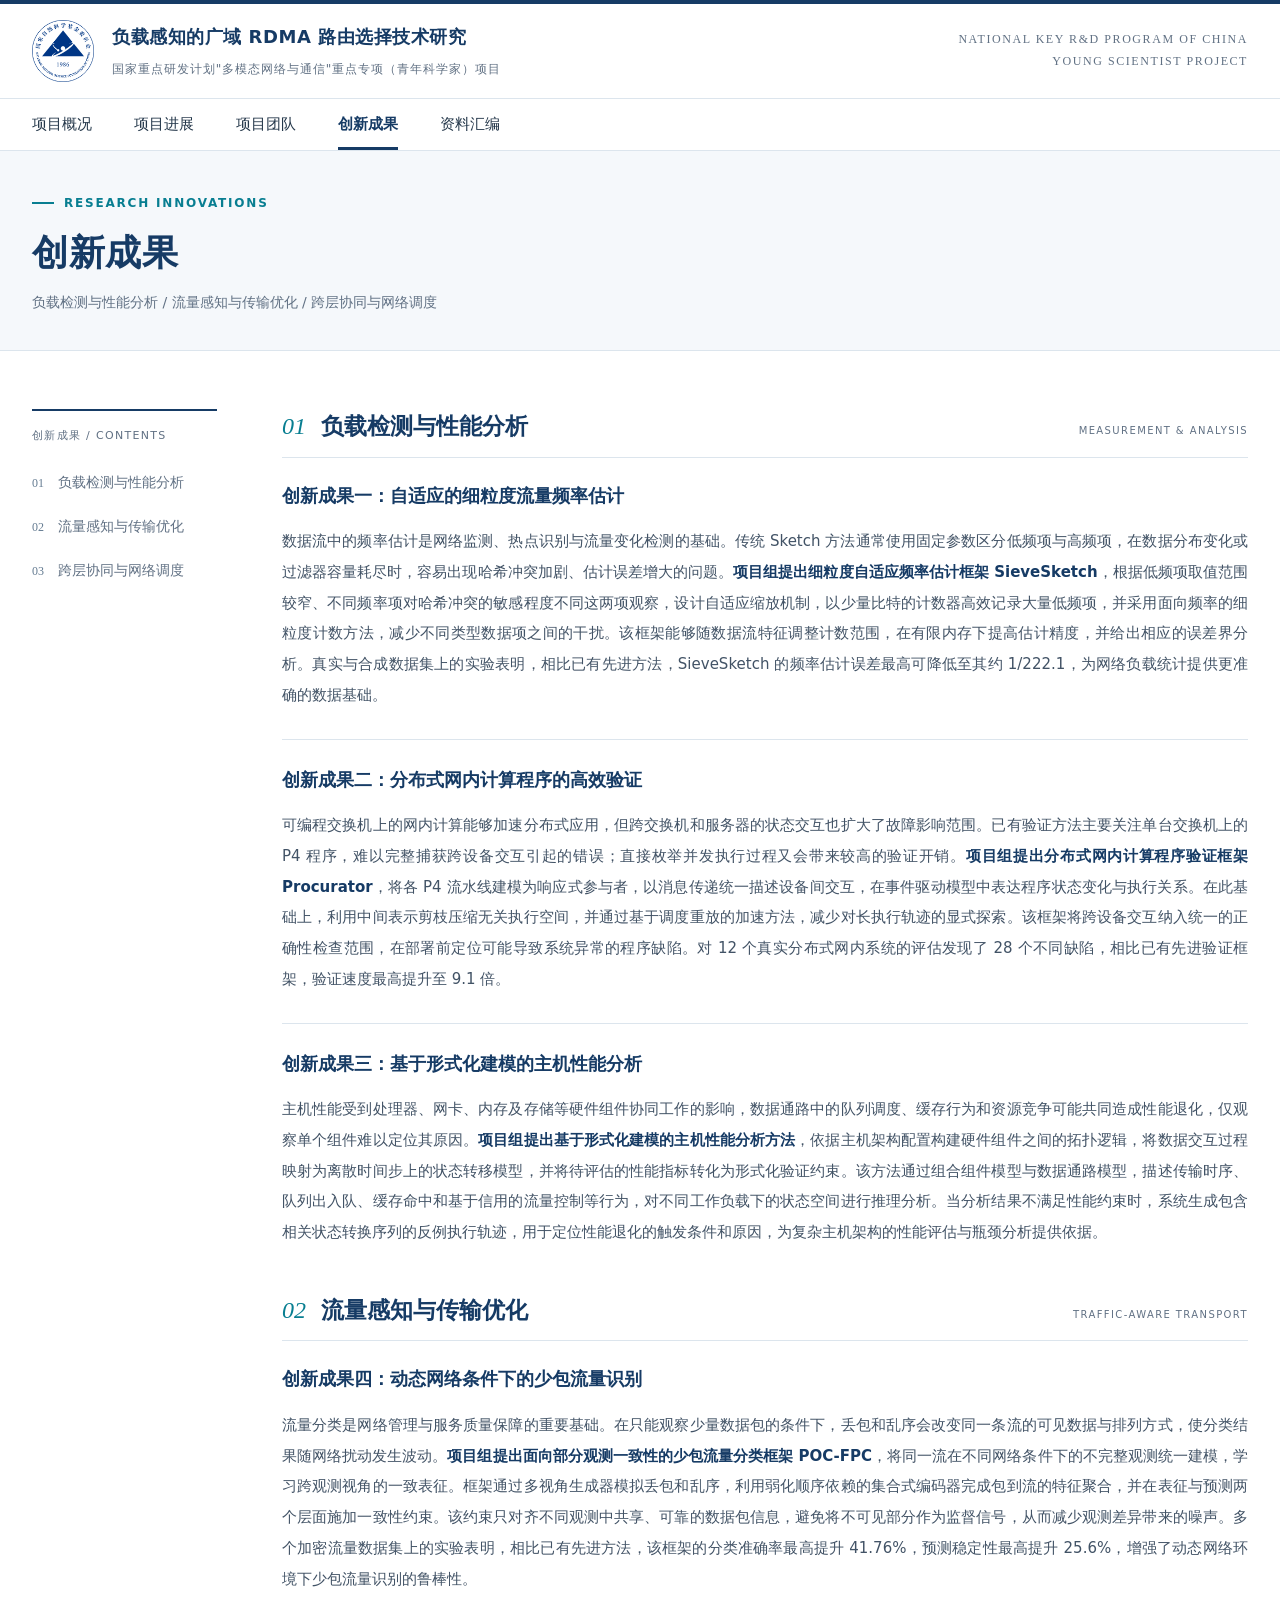
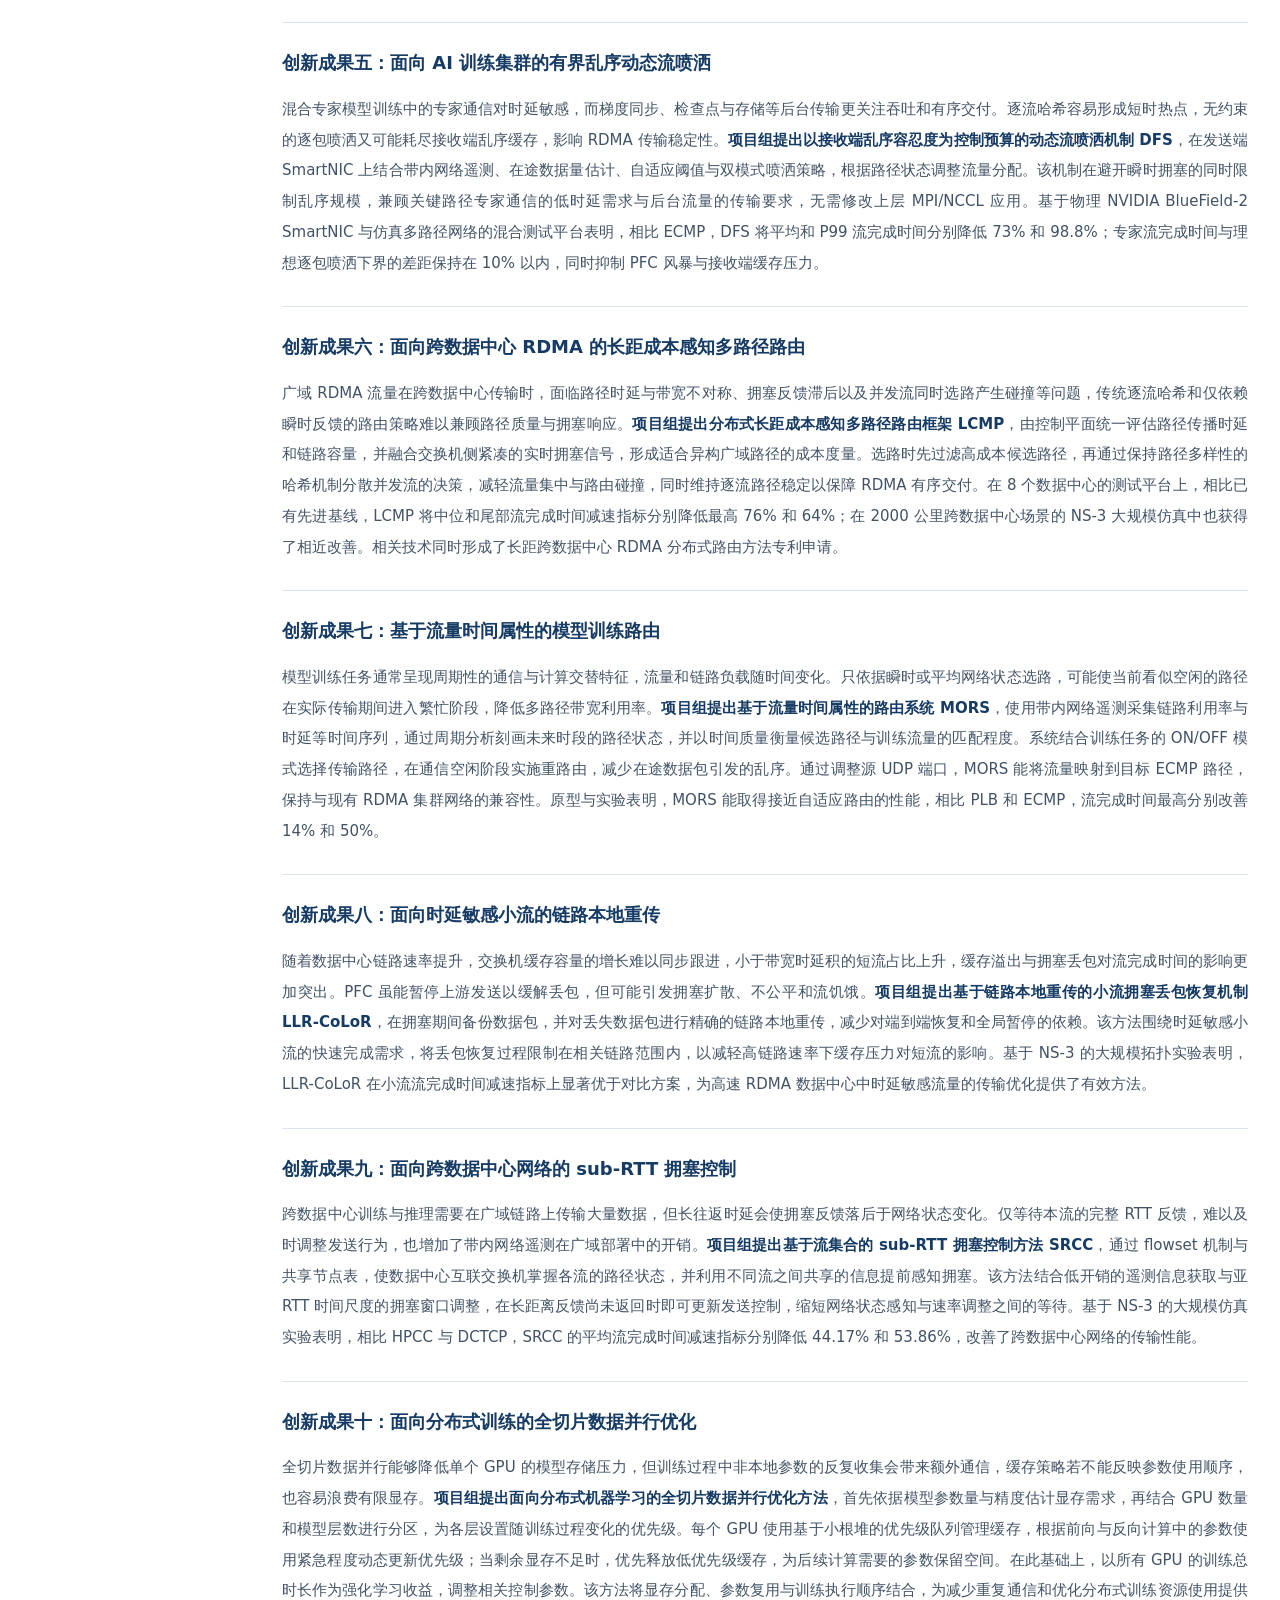
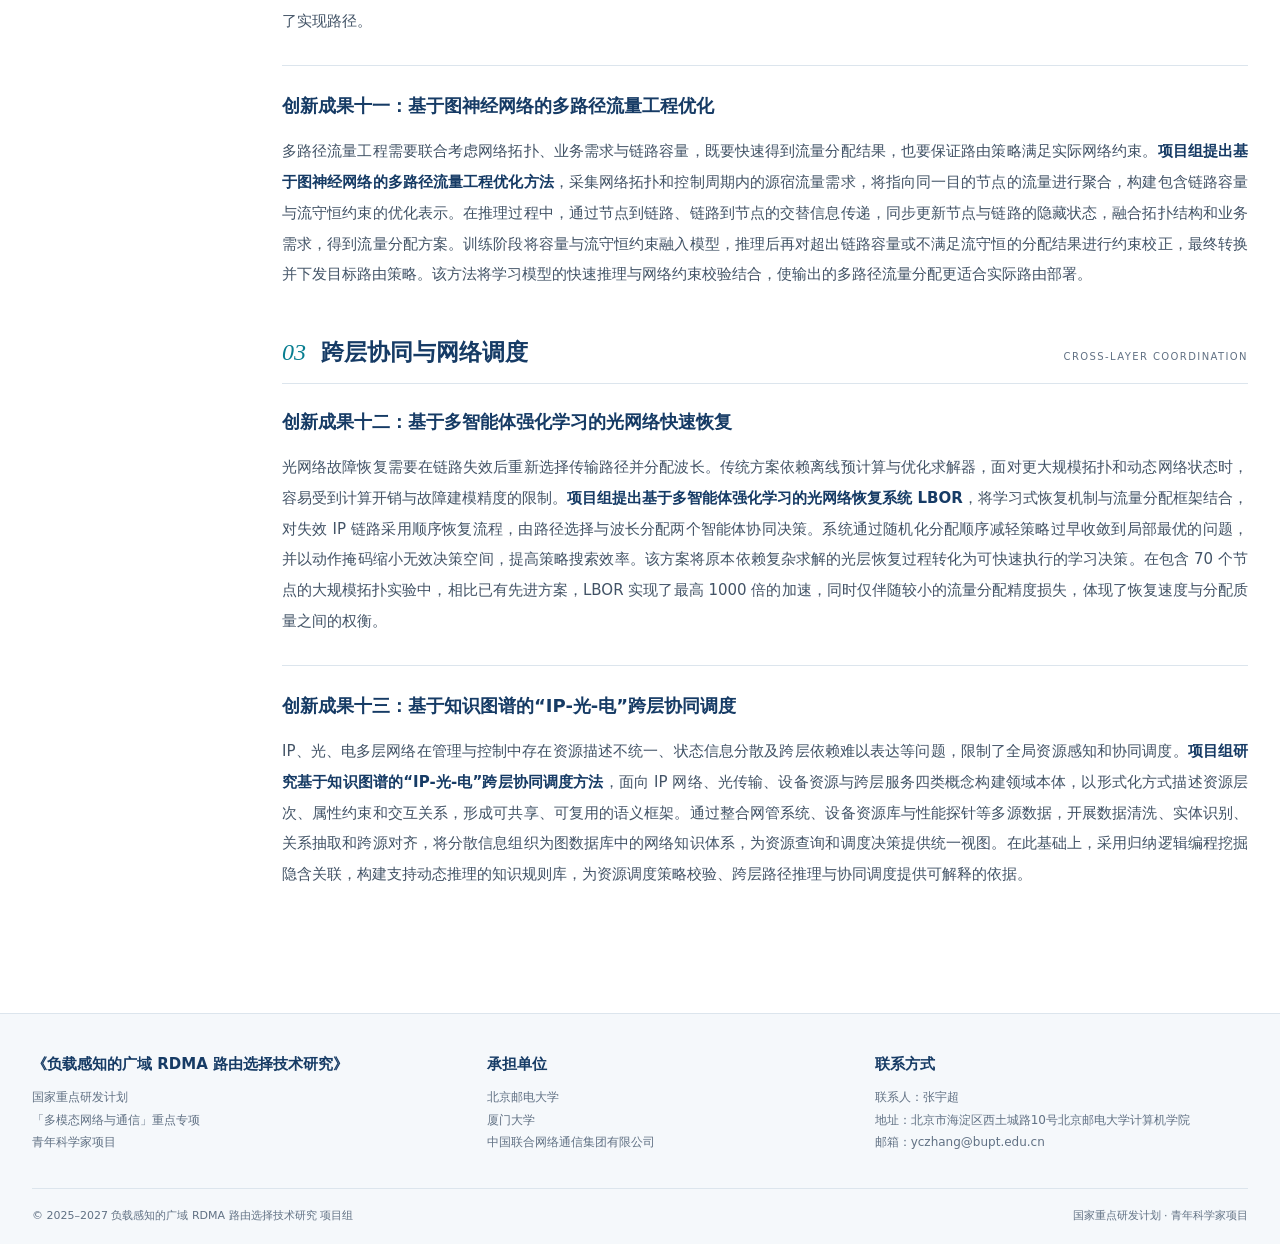
==== commit 2581e07c: "Merge content/project-pages into main alongside content/tracy" ====
--- a/innovation.html
+++ b/innovation.html
@@ -5,22 +5,22 @@
     <meta name="viewport" content="width=device-width,initial-scale=1" />
     <meta
       name="description"
-      content='国家重点研发计划"多模态网络与通信"重点专项（青年科学家）项目'
+      content="负载感知的广域 RDMA 路由选择技术研究：负载检测与性能分析、流量感知与传输优化、跨层协同与网络调度创新成果。"
     />
-    <title>创新成果 · 拥塞感知的广域RDMA传输控制技术研究</title>
+    <title>创新成果 · 负载感知的广域 RDMA 路由选择技术研究</title>
     <link rel="icon" href="assets/NSFC.png" />
     <link rel="stylesheet" href="styles.css" />
     <link rel="stylesheet" href="pages.css" />
     <script src="main.js" defer></script>
   </head>
-  <body>
+  <body class="research-content-page">
     <a class="skip" href="#main">跳至正文</a>
     <header class="masthead">
       <div class="wrap brand-row">
         <a class="brand" href="index.html"
           ><img src="assets/NSFC.png" alt="国家自然科学基金委员会标志" width="62" height="62" />
           <div>
-            <strong>拥塞感知的广域RDMA传输控制技术研究</strong
+            <strong>负载感知的广域 RDMA 路由选择技术研究</strong
             ><small>国家重点研发计划"多模态网络与通信"重点专项（青年科学家）项目</small>
           </div></a
         >
@@ -35,7 +35,7 @@
         <nav class="wrap" aria-label="主导航">
           <a href="index.html">项目概况</a><a href="news.html">项目进展</a
           ><a href="team.html">项目团队</a><a href="innovation.html" aria-current="page">创新成果</a
-          ><a href="materials.html">资料汇编</a><a href="prototype.html">原型系统</a>
+          ><a href="materials.html">资料汇编</a>
         </nav>
       </div>
     </header>
@@ -44,151 +44,113 @@
         <div class="wrap">
           <div class="eyebrow">RESEARCH INNOVATIONS</div>
           <h1>创新成果</h1>
-          <p>传输架构 / 拥塞检测 / 拥塞控制 / 应用示范</p>
+          <p>负载检测与性能分析 / 流量感知与传输优化 / 跨层协同与网络调度</p>
         </div>
       </section>
       <div class="wrap page-body">
         <aside class="section-nav" aria-label="本页目录">
           <div class="label">创新成果 / CONTENTS</div>
-          <a href="#architecture"><span>01</span>传输架构</a
-          ><a href="#detection"><span>02</span>拥塞检测</a
-          ><a href="#control"><span>03</span>拥塞控制</a
-          ><a href="#demonstration"><span>04</span>应用示范</a>
+          <a href="#detection"><span>01</span>负载检测与性能分析</a>
+          <a href="#routing"><span>02</span>流量感知与传输优化</a>
+          <a href="#coordination"><span>03</span>跨层协同与网络调度</a>
         </aside>
         <div class="page-articles">
-          <section class="article-section" id="architecture">
+          <section class="article-section" id="detection">
             <div class="section-heading">
               <span class="number">01</span>
-              <h2>传输架构</h2>
-              <small>ARCHITECTURE</small>
+              <h2>负载检测与性能分析</h2>
+              <small>MEASUREMENT &amp; ANALYSIS</small>
             </div>
             <article class="innovation-entry">
-              <h3>创新成果一：拥塞感知的传输控制增强框架</h3>
-              <p>
-                随着算力设备数量的快速扩展和实时数据处理需求的增长，远程直接内存访问RDMA技术因其高性能和低CPU占用率，在边缘数据中心中变得越来越重要。为充分发挥RDMA潜力，通常需要通过逐跳优先级流控制PFC来实现无损底层网络。然而，现有边缘数据中心的RDMA拥塞控制机制难以实现快速速率收敛，可能会加剧PFC的副作用，如队头阻塞、不公平性甚至死锁。<strong>本项目提出了一种基于强化学习的RDMA拥塞控制增强框架RDI</strong>。该框架通过利用接收端信息和网络拥塞级别，为拥塞流提供精确的速率指导，从而缓解拥塞并减轻PFC问题。RDI结合在线学习和离线学习，辅助接收端信息实现更精细的速率调整，以动态适应不断变化的网络工作负载下的拥塞程度并优化拥塞控制性能。RDI具有透明性，与现有RDMA网络架构兼容，无需修改网络设备。在实际流量模式下的大量仿真实验表明，经RDI增强的拥塞控制方案在吞吐量和流完成时间方面显著优于原始机制，同时减少了PFC副作用。RDI增强的拥塞控制将99分位尾部流完成时间降低高达92%，平均流完成时间降低高达60%。
-              </p>
-            </article>
-            <article class="innovation-entry">
-              <h3>创新成果二：基于流块粒度的流量控制方法</h3>
-              <p>
-                选择合适的细粒度的网络流量控制单元对于低熵流量的LLM训练数据中心网络至关重要。通过深入的实验研究，项目组发现基于传统flowlet的多路径传输流控方案在面对LLM流量时，难以在流片段超时设置与数据包乱序问题之间实现最优平衡。为此，<strong>项目组提出应用层与网络层跨层协同设计的流量控制与负载均衡方案CoLB</strong>。该方案采用基于模型参数大小的"流块"而非基于超时值的flowlet作为LLM流量的基本控制单元，其中流块规模可自适应于应用负载层生成的集体通信模式。此外，CoLB能感知底层RDMA网络中受PFC机制影响的链路利用率，从而更精准地把控链路拥塞状态。在NS-3仿真器中基于LLM的集体通信流量和实际工作负载对CoLB进行了评估。实验结果表明：相较于现有交换机负载均衡方案，CoLB展现出显著优势。例如，在99百分位流完成时间延迟指标上，CoLB较LetFLow最高可降低79.88%，较Conweave最高可降低38.83%。
-              </p>
-            </article>
-          </section>
-          <section class="article-section" id="detection">
+              <h3>创新成果一：自适应的细粒度流量频率估计</h3>
+              <p>
+                数据流中的频率估计是网络监测、热点识别与流量变化检测的基础。传统 Sketch 方法通常使用固定参数区分低频项与高频项，在数据分布变化或过滤器容量耗尽时，容易出现哈希冲突加剧、估计误差增大的问题。<strong>项目组提出细粒度自适应频率估计框架 SieveSketch</strong>，根据低频项取值范围较窄、不同频率项对哈希冲突的敏感程度不同这两项观察，设计自适应缩放机制，以少量比特的计数器高效记录大量低频项，并采用面向频率的细粒度计数方法，减少不同类型数据项之间的干扰。该框架能够随数据流特征调整计数范围，在有限内存下提高估计精度，并给出相应的误差界分析。真实与合成数据集上的实验表明，相比已有先进方法，SieveSketch 的频率估计误差最高可降低至其约 1/222.1，为网络负载统计提供更准确的数据基础。
+              </p>
+            </article>
+            <article class="innovation-entry">
+              <h3>创新成果二：分布式网内计算程序的高效验证</h3>
+              <p>
+                可编程交换机上的网内计算能够加速分布式应用，但跨交换机和服务器的状态交互也扩大了故障影响范围。已有验证方法主要关注单台交换机上的 P4 程序，难以完整捕获跨设备交互引起的错误；直接枚举并发执行过程又会带来较高的验证开销。<strong>项目组提出分布式网内计算程序验证框架 Procurator</strong>，将各 P4 流水线建模为响应式参与者，以消息传递统一描述设备间交互，在事件驱动模型中表达程序状态变化与执行关系。在此基础上，利用中间表示剪枝压缩无关执行空间，并通过基于调度重放的加速方法，减少对长执行轨迹的显式探索。该框架将跨设备交互纳入统一的正确性检查范围，在部署前定位可能导致系统异常的程序缺陷。对 12 个真实分布式网内系统的评估发现了 28 个不同缺陷，相比已有先进验证框架，验证速度最高提升至 9.1 倍。
+              </p>
+            </article>
+            <article class="innovation-entry">
+              <h3>创新成果三：基于形式化建模的主机性能分析</h3>
+              <p>
+                主机性能受到处理器、网卡、内存及存储等硬件组件协同工作的影响，数据通路中的队列调度、缓存行为和资源竞争可能共同造成性能退化，仅观察单个组件难以定位其原因。<strong>项目组提出基于形式化建模的主机性能分析方法</strong>，依据主机架构配置构建硬件组件之间的拓扑逻辑，将数据交互过程映射为离散时间步上的状态转移模型，并将待评估的性能指标转化为形式化验证约束。该方法通过组合组件模型与数据通路模型，描述传输时序、队列出入队、缓存命中和基于信用的流量控制等行为，对不同工作负载下的状态空间进行推理分析。当分析结果不满足性能约束时，系统生成包含相关状态转换序列的反例执行轨迹，用于定位性能退化的触发条件和原因，为复杂主机架构的性能评估与瓶颈分析提供依据。
+              </p>
+            </article>
+          </section>
+          <section class="article-section" id="routing">
             <div class="section-heading">
               <span class="number">02</span>
-              <h2>拥塞检测</h2>
-              <small>DETECTION</small>
+              <h2>流量感知与传输优化</h2>
+              <small>TRAFFIC-AWARE TRANSPORT</small>
             </div>
             <article class="innovation-entry">
-              <h3>创新成果三：相位感知的网络性能异常检测方法</h3>
-              <p>
-                随着现代网络系统与分布式计算平台规模的不断扩大，越来越多关键应用呈现出显著的相位化运行特征。例如，在大模型训练网络、分布式并行计算框架、高性能批处理系统以及异步–同步混合调度环境中，系统在运行过程中会周期性地切换于不同的通信或计算阶段，而各阶段对应的网络负载模式与性能特征存在显著差异。大模型训练网络是典型的相位化系统，在相位化运行环境下，对关键网络性能指标进行准确的异常检测，对于保障系统稳定性和提升资源利用效率具有重要意义。为应对相位化网络环境中存在的阶段性分布差异、多模态流量结构以及多指标耦合等问题，<strong
-                  >项目组提出一种相位感知的Anomaly Transformer异常检测方案</strong
-                >。该方法以通信相位为核心建模维度，将相位信息引入数据预处理、特征学习与异常判定的全过程，从而构建面向复杂动态网络环境的统一异常检测框架。该方法首先对原始多维网络指标序列进行预处理，并结合网络运行特征识别各时间点所属的通信相位。在此基础上，通过相位感知标准化方法对不同相位的数据进行独立归一化处理，以消除跨相位分布差异的影响。随后，将处理后的时序数据划分为滑动窗口序列，并输入基于Anomaly
-                Transformer的时序建模模块，学习多指标之间的关联结构与时序依赖关系。在异常检测阶段，通过设计指标级解耦机制，对各指标分别计算异常分数，并结合相位化阈值建模方法，实现针对不同相位与不同指标的自适应异常判定，最终输出指标级与相位级的异常检测结果。
-              </p>
-            </article>
-            <article class="innovation-entry">
-              <h3>创新成果四：训练效率感知的流量测量与分析技术</h3>
-              <p>
-                大规模训练集群规模已扩展至数千乃至数万GPU量级，GPU间的通信开销随模型规模的增大而显著上升。当前的分布式训练策略采用混合并行，这些并行策略在时序上高度交织，共同决定了分布式训练的通信效率。然而，在实际部署中，训练集群频繁出现通信性能下降，导致训练效率周期性降低。这些问题的根源可能来自多个层面：RDMA网络拥塞、PCIe链路瓶颈、GPU硬件异常、集合通信调度失配等多个层面，且通信瓶颈与硬件故障在表面现象上往往高度相似，仅凭单一层面的指标难以区分。针对上述不足，项目组对一个大规模训练集群的GPU和RDMA网卡性能进行了全面的测量研究，分析了轨道式网络拓扑与训练迭代中的流量模式。通过深入测量，选取GPU算法带宽作为训练效率的关键观测指标，该指标直接度量集合通信的实际效率，能够综合反映全链路性能。基于对GPU算法带宽的分析，揭示了GPU算法带宽抖动这一现象，并进一步发现训练集群面临多种影响性能的通信瓶颈类型。在此基础上，<strong>项目组提出跨层流量特征采集与关联分析框架TFD</strong>。该框架以
-                GPU 算法带宽为核心观测基准，融合 GPU 传输带宽、RDMA
-                网卡带宽、延迟与拥塞信号等多维性能数据，实现对训练集群通信流量的持续采集与跨层关联分析。该框架还提供可选的链路瓶颈主动探测模块，可在特定场景下进一步提升网络侧分析能力。依托该框架在生产集群的长期运行与数据积累，识别出5类通信瓶颈并区分出14种表现相似的集群故障干扰因素。
-              </p>
-            </article>
-            <article class="innovation-entry">
-              <h3>创新成果五：FPGA加速的带内网络遥测乱序重排</h3>
-              <p>
-                带内网络遥测作为一种新型网络测量技术，是实现数据包路径级网络状态检测与跟踪的有效手段，然后，在多路径传输场景下，带内网络遥测面临严重的乱序问题，即先发后至，这对基于带内网络遥测的拥塞检测与判断产生乱序影响。<strong>项目组提出基于FPGA的带内网络遥测乱序重排架构O2R</strong>，用于解决带内网络遥测（INT）报告乱序导致网络测量准确性和应用效率下降的问题。针对现有FPGA重排序解决方案仅能支持在线或离线单一处理，无法同时满足实时响应和大规模数据处理并发需求的局限性，O2R实现了在单个FPGA上同时支持在线与离线重排序。该框架的核心创新在于能够根据在线/离线的实时处理需求以及多维度的乱序指标，动态调整硬件比较器资源的分配。通过引入自适应权重调整、资源分配控制和比例微调等机制，O2R不仅优化了整体性能，还能有效防止长期运行中的性能漂移。实验结果表明，该框架显著增强了基于INT的遥测系统效能，与基准方案相比，O2R将在线重排序延迟降低了11.1%至20.5%，同时将局部排序质量提升了53.5%至73.6%，提升了网络测量系统的响应能力与精确度。
-              </p>
-            </article>
-            <article class="innovation-entry">
-              <h3>创新成果六：基于经验感知能力的故障诊断 LLM</h3>
-              <p>
-                针对智算集群架构复杂导致故障诊断困难，以及现有云端大型语言模型在运维场景中面临领域数据稀缺和隐私泄露风险等问题，项目组提出支持完全本地化部署的经验感知大型语言模型框架
-                MetaKube。该框架整合了多项核心机制：利用情景模式记忆网络（EPMN）从历史故障记录中提取并复用诊断模式以积累经验；通过元认知控制器根据问题复杂度在直觉响应与深度分析两种诊断路径间进行动态路由；并以
-                Kubernetes 集群为例，基于作者构建的包含约 7000 个样本的专属 Kubernetes
-                故障解决数据集（KFRD），对 Qwen3-8B 进行了后训练，开发出核心模型 KubeLLM，同时辅以
-                KubeGraph 组件提供因果推理支持。基于 1873 个真实故障场景的实验评估表明，MetaKube
-                将基础模型的诊断得分从 50.9 分提升至 90.5
-                分，在通过本地部署确保企业运维数据隐私的前提下，展现出了接近部分大规模闭源云端模型（如
-                GPT-4.1）的诊断能力。
-              </p>
-            </article>
-          </section>
-          <section class="article-section" id="control">
+              <h3>创新成果四：动态网络条件下的少包流量识别</h3>
+              <p>
+                流量分类是网络管理与服务质量保障的重要基础。在只能观察少量数据包的条件下，丢包和乱序会改变同一条流的可见数据与排列方式，使分类结果随网络扰动发生波动。<strong>项目组提出面向部分观测一致性的少包流量分类框架 POC-FPC</strong>，将同一流在不同网络条件下的不完整观测统一建模，学习跨观测视角的一致表征。框架通过多视角生成器模拟丢包和乱序，利用弱化顺序依赖的集合式编码器完成包到流的特征聚合，并在表征与预测两个层面施加一致性约束。该约束只对齐不同观测中共享、可靠的数据包信息，避免将不可见部分作为监督信号，从而减少观测差异带来的噪声。多个加密流量数据集上的实验表明，相比已有先进方法，该框架的分类准确率最高提升 41.76%，预测稳定性最高提升 25.6%，增强了动态网络环境下少包流量识别的鲁棒性。
+              </p>
+            </article>
+            <article class="innovation-entry">
+              <h3>创新成果五：面向 AI 训练集群的有界乱序动态流喷洒</h3>
+              <p>
+                混合专家模型训练中的专家通信对时延敏感，而梯度同步、检查点与存储等后台传输更关注吞吐和有序交付。逐流哈希容易形成短时热点，无约束的逐包喷洒又可能耗尽接收端乱序缓存，影响 RDMA 传输稳定性。<strong>项目组提出以接收端乱序容忍度为控制预算的动态流喷洒机制 DFS</strong>，在发送端 SmartNIC 上结合带内网络遥测、在途数据量估计、自适应阈值与双模式喷洒策略，根据路径状态调整流量分配。该机制在避开瞬时拥塞的同时限制乱序规模，兼顾关键路径专家通信的低时延需求与后台流量的传输要求，无需修改上层 MPI/NCCL 应用。基于物理 NVIDIA BlueField-2 SmartNIC 与仿真多路径网络的混合测试平台表明，相比 ECMP，DFS 将平均和 P99 流完成时间分别降低 73% 和 98.8%；专家流完成时间与理想逐包喷洒下界的差距保持在 10% 以内，同时抑制 PFC 风暴与接收端缓存压力。
+              </p>
+            </article>
+            <article class="innovation-entry">
+              <h3>创新成果六：面向跨数据中心 RDMA 的长距成本感知多路径路由</h3>
+              <p>
+                广域 RDMA 流量在跨数据中心传输时，面临路径时延与带宽不对称、拥塞反馈滞后以及并发流同时选路产生碰撞等问题，传统逐流哈希和仅依赖瞬时反馈的路由策略难以兼顾路径质量与拥塞响应。<strong>项目组提出分布式长距成本感知多路径路由框架 LCMP</strong>，由控制平面统一评估路径传播时延和链路容量，并融合交换机侧紧凑的实时拥塞信号，形成适合异构广域路径的成本度量。选路时先过滤高成本候选路径，再通过保持路径多样性的哈希机制分散并发流的决策，减轻流量集中与路由碰撞，同时维持逐流路径稳定以保障 RDMA 有序交付。在 8 个数据中心的测试平台上，相比已有先进基线，LCMP 将中位和尾部流完成时间减速指标分别降低最高 76% 和 64%；在 2000 公里跨数据中心场景的 NS-3 大规模仿真中也获得了相近改善。相关技术同时形成了长距跨数据中心 RDMA 分布式路由方法专利申请。
+              </p>
+            </article>
+            <article class="innovation-entry">
+              <h3>创新成果七：基于流量时间属性的模型训练路由</h3>
+              <p>
+                模型训练任务通常呈现周期性的通信与计算交替特征，流量和链路负载随时间变化。只依据瞬时或平均网络状态选路，可能使当前看似空闲的路径在实际传输期间进入繁忙阶段，降低多路径带宽利用率。<strong>项目组提出基于流量时间属性的路由系统 MORS</strong>，使用带内网络遥测采集链路利用率与时延等时间序列，通过周期分析刻画未来时段的路径状态，并以时间质量衡量候选路径与训练流量的匹配程度。系统结合训练任务的 ON/OFF 模式选择传输路径，在通信空闲阶段实施重路由，减少在途数据包引发的乱序。通过调整源 UDP 端口，MORS 能将流量映射到目标 ECMP 路径，保持与现有 RDMA 集群网络的兼容性。原型与实验表明，MORS 能取得接近自适应路由的性能，相比 PLB 和 ECMP，流完成时间最高分别改善 14% 和 50%。
+              </p>
+            </article>
+            <article class="innovation-entry">
+              <h3>创新成果八：面向时延敏感小流的链路本地重传</h3>
+              <p>
+                随着数据中心链路速率提升，交换机缓存容量的增长难以同步跟进，小于带宽时延积的短流占比上升，缓存溢出与拥塞丢包对流完成时间的影响更加突出。PFC 虽能暂停上游发送以缓解丢包，但可能引发拥塞扩散、不公平和流饥饿。<strong>项目组提出基于链路本地重传的小流拥塞丢包恢复机制 LLR-CoLoR</strong>，在拥塞期间备份数据包，并对丢失数据包进行精确的链路本地重传，减少对端到端恢复和全局暂停的依赖。该方法围绕时延敏感小流的快速完成需求，将丢包恢复过程限制在相关链路范围内，以减轻高链路速率下缓存压力对短流的影响。基于 NS-3 的大规模拓扑实验表明，LLR-CoLoR 在小流流完成时间减速指标上显著优于对比方案，为高速 RDMA 数据中心中时延敏感流量的传输优化提供了有效方法。
+              </p>
+            </article>
+            <article class="innovation-entry">
+              <h3>创新成果九：面向跨数据中心网络的 sub-RTT 拥塞控制</h3>
+              <p>
+                跨数据中心训练与推理需要在广域链路上传输大量数据，但长往返时延会使拥塞反馈落后于网络状态变化。仅等待本流的完整 RTT 反馈，难以及时调整发送行为，也增加了带内网络遥测在广域部署中的开销。<strong>项目组提出基于流集合的 sub-RTT 拥塞控制方法 SRCC</strong>，通过 flowset 机制与共享节点表，使数据中心互联交换机掌握各流的路径状态，并利用不同流之间共享的信息提前感知拥塞。该方法结合低开销的遥测信息获取与亚 RTT 时间尺度的拥塞窗口调整，在长距离反馈尚未返回时即可更新发送控制，缩短网络状态感知与速率调整之间的等待。基于 NS-3 的大规模仿真实验表明，相比 HPCC 与 DCTCP，SRCC 的平均流完成时间减速指标分别降低 44.17% 和 53.86%，改善了跨数据中心网络的传输性能。
+              </p>
+            </article>
+            <article class="innovation-entry">
+              <h3>创新成果十：面向分布式训练的全切片数据并行优化</h3>
+              <p>
+                全切片数据并行能够降低单个 GPU 的模型存储压力，但训练过程中非本地参数的反复收集会带来额外通信，缓存策略若不能反映参数使用顺序，也容易浪费有限显存。<strong>项目组提出面向分布式机器学习的全切片数据并行优化方法</strong>，首先依据模型参数量与精度估计显存需求，再结合 GPU 数量和模型层数进行分区，为各层设置随训练过程变化的优先级。每个 GPU 使用基于小根堆的优先级队列管理缓存，根据前向与反向计算中的参数使用紧急程度动态更新优先级；当剩余显存不足时，优先释放低优先级缓存，为后续计算需要的参数保留空间。在此基础上，以所有 GPU 的训练总时长作为强化学习收益，调整相关控制参数。该方法将显存分配、参数复用与训练执行顺序结合，为减少重复通信和优化分布式训练资源使用提供了实现路径。
+              </p>
+            </article>
+            <article class="innovation-entry">
+              <h3>创新成果十一：基于图神经网络的多路径流量工程优化</h3>
+              <p>
+                多路径流量工程需要联合考虑网络拓扑、业务需求与链路容量，既要快速得到流量分配结果，也要保证路由策略满足实际网络约束。<strong>项目组提出基于图神经网络的多路径流量工程优化方法</strong>，采集网络拓扑和控制周期内的源宿流量需求，将指向同一目的节点的流量进行聚合，构建包含链路容量与流守恒约束的优化表示。在推理过程中，通过节点到链路、链路到节点的交替信息传递，同步更新节点与链路的隐藏状态，融合拓扑结构和业务需求，得到流量分配方案。训练阶段将容量与流守恒约束融入模型，推理后再对超出链路容量或不满足流守恒的分配结果进行约束校正，最终转换并下发目标路由策略。该方法将学习模型的快速推理与网络约束校验结合，使输出的多路径流量分配更适合实际路由部署。
+              </p>
+            </article>
+          </section>
+          <section class="article-section" id="coordination">
             <div class="section-heading">
               <span class="number">03</span>
-              <h2>拥塞控制</h2>
-              <small>CONTROL</small>
+              <h2>跨层协同与网络调度</h2>
+              <small>CROSS-LAYER COORDINATION</small>
             </div>
             <article class="innovation-entry">
-              <h3>创新成果七：基于时延的跨数据中心流量拥塞公平控制</h3>
-              <p>
-                跨数据中心环境中部署RDMA给拥塞控制带来了独特的挑战。典型的基于延迟的拥塞控制算法（如TIMELY和Swift）依赖精确的往返时延RTT进行拥塞检测和控制。但是由于地理限制，跨数据中心流表现出毫秒级的RTT，而数据中心内流保持微秒级的RTT。通过深入的实验，项目组观察到以下关键现象：首先，Inter-DC流的性能优于Intra-DC流，当发生拥塞时，inter-DC流通常在毫秒级RTT反馈到达之前就完成了传输，而intra-DC流则会响应微秒级的反馈迅速降低速率或窗口大小；其次，Inter-DC长流遭受严重的尾部FCT恶化，基于延迟的CC算法将广域网的高延迟误认为是严重的拥塞，从而触发激进的速率/窗口坍缩。这两个问题都源于控制环路不匹配，即intra-DC流在微秒级时间尺度上适应，而inter-DC流在毫秒级时间尺度上运行。为了克服这些问题，<strong>项目组提出适用于基于延迟的RDMA拥塞控制的轻量级透明增强算法Reflex</strong>。它主要包含两个组件：1）近源端反馈（NSF）模块，位于源数据中心的外部交换机（ESW）上。NSF基于三态流状态机有选择地生成伪ACK，为发送端提供近端RTT反馈。这种机制有效地将控制环路与广域网解耦；2）近目的端限流（NDT）模块，位于目的数据中心的ESW上。NDT根据源自目的端近端延迟的状态表，将inter-DC流隔离到普通队列或受控队列中。为了有效限制拥塞流，NDT实现了自适应加权轮询调度、乱序预防以及流暂停机制。在仿真实验中评估了Reflex，结果显示其大幅改善了整体FCT性能，并显著降低了inter-DC长流的尾部延迟。
-              </p>
-            </article>
-            <article class="innovation-entry">
-              <h3>创新成果八：面向长短距混合流量的多路径传输方法</h3>
-              <p>
-                在短距RDMA和长距RDMA流量共存场景下，智算中心内的短距RDMA流量一种主流方案是采用逐包散列的多路径传输方法提高网络带宽资源利用率。然而，跨智算中心的长距RDMA流量仍采用默认的ECMP逐流散列的方式。然而，当逐包散列与逐流散列共存的混合流量环境中，逐流散列中的大流流量仍会引发路径拥塞，而逐包散列流量对拥塞极为敏感，易因碰撞引发大面积性能退化；同时，现有网络内重排序机制等方案依赖复杂网络信令与缓存管理，且难以在快速路径切换时有效避免乱序，导致接收端丢包重传与吞吐量下降，影响流完成时间。为此，<strong>项目组提出一种面向混合流量的端侧多路径传输方法</strong>，针对短距RDMA流量，发送端通过拥塞监测模块判断第一路径是否发生拥塞；在第一路径发生拥塞的情况下，通过选择性重传模块，从包含多条路径的候选路径集合中，确定出第二路径，并计算第二路径与第一路径的往返时间差值；通过计算每个在途数据包的已飞行时间，并将已飞行时间与往返时间差值进行比较；将第一路径上，已飞行时间小于往返时间差值的在途数据包确定为重传数据包，使用第二路径将每个重传数据包重新传输至接收端。该方法能够在混合流量环境中有效避免路径质量差异导致的数据包乱序问题，避免接收方将乱序识别为丢包导致的性能损失问题。
-              </p>
-            </article>
-            <article class="innovation-entry">
-              <h3>创新成果九：基于优先级的大模型流量传输控制算法</h3>
-              <p>
-                大语言模型LLM训练高度依赖分布式加速器之间的高效通信协调。现有方法聚焦于独立优化特定并行策略，缺乏跨不同通信模式的系统化优先级分配，导致训练性能次优。<strong>项目组提出混合并行优先级分配框架HyPA</strong>。HyPA采用离线代理建模实现闭式优先级优化，结合在线参数感知进行动态环境适应，在无需修改网络基础设施的前提下实现自适应带宽分配和拥塞控制。通过对混合并行LLM训练中通信瓶颈的深入分析，识别了跨服务器带宽竞争、服务器内计算资源竞争以及接收端incast拥塞等关键问题。HyPA通过策略映射器提取训练配置、优先级计算器推导最优优先级公式，以及在线拥塞控制系统提供自适应速率指导，实现了对所有并行维度的通信调度优化。在实际训练工作负载下的全面评估表明，HyPA在密集和稀疏LLM模型上均取得显著改进。微基准测试中作业完成时间JCT降低最高达18.59%，大规模训练部署中降低最高达16%。
-              </p>
-            </article>
-            <article class="innovation-entry">
-              <h3>创新成果十：基于网卡的确定性多路径负载均衡机制</h3>
-              <p>
-                <strong>项目组提出新型确定性负载均衡机制PRO</strong
-                >，专门旨在解决传统网络在处理大型语言模型（LLM）训练工作负载时，因流量高度同步和数据包大小统一而引发的网络拥塞与负载不均问题。与依赖交换机进行随机或自适应路径选择的传统方法不同，PRO的核心突破在于将其部署在RDMA网卡上，通过精确编排QP内部和QP之间的流量，利用确定性的轮询顺序进行流量调度，从而在交换机的上下行链路上实现完美的队列分布平衡。为了保证该机制在复杂真实网络中的高效性与鲁棒性，PRO系统还创新性地引入了带有动态乱序窗口的快速重传机制，以迅速响应链路故障并避免全局退避重传，同时支持乱序数据包绕过重组逻辑直接放置到应用程序内存中，极大地降低了网卡缓存压力并显著提升了端到端的数据吞吐量。基于Intel
-                FPGA网卡开发的硬件原型，以及在真实32-GPU测试平台和大规模网络仿真环境中的详尽评估结果表明，相比于目前业界最先进的负载均衡方案（如DRILL、ConWeave及自适应路由），PRO不仅实现了最优的全局网络链路与队列均衡，还在真实的测试床中将任务完成时间（JCT）的减速降低了30%至48%，在大规模仿真环境中JCT降幅达83.6%，为大规模的LLM模型训练提供了高效底层网络架构支撑。
-              </p>
-            </article>
-          </section>
-          <section class="article-section" id="demonstration">
-            <div class="section-heading">
-              <span class="number">04</span>
-              <h2>应用示范</h2>
-              <small>APPLICATIONS</small>
-            </div>
-            <article class="innovation-entry">
-              <h3>创新成果十一：面向跨数据中心模型训练的语义感知丢包恢复</h3>
-              <p>
-                跨数据中心训练流量两种主要的通信模式是数据并行（DP）和流水线并行（PP），其数据流量表现出显著不同的丢包敏感性。对于
-                DP流量，梯度的重要性呈现不均匀的特征：丢失大数值梯度的危害远大于丢失小数值梯度，先前的工作表明，小梯度能够容忍比大梯度高得多的丢包率。对于
-                PP流量，激活值数据包通常对丢包更加敏感，因为它直接影响后续计算，但即使在 PP
-                流量内部，所需的丢包保护也依赖于流水线的深度：在较早的流水线边界引入的扰动比在较晚边界引入的扰动更具破坏性。这些观察表明，统一的包级别保护对于跨数据中心训练来说是浪费的。基于上述观察，<strong
-                  >项目组提出针对跨数据中心 AI 训练的特定领域丢包恢复方案TLR</strong
-                >。TLR 使用轻量级的应用标签来区分 DP 梯度和 PP
-                激活值，并暴露出用于优先级划分所需的最小上下文。然后，根据训练语义实现差异化保护。对于
-                DP流量，TLR 识别高优先级的梯度包，并仅对它们使用 FEC
-                进行保护，而低优先级的包可能不经恢复直接交付，并通过感知容忍度的路径进行处理。对于
-                PP流量，TLR
-                保护所有激活包，但为较早层的流量分配更强的冗余，为较晚层的流量分配较弱的冗余。为了防止可容忍的
-                DP 丢包使得优化产生偏差，TLR
-                进一步引入了误差补偿机制，该机制将未恢复的低优先级丢包反馈回来，并将残差重新注入到后续传输中。通过NS-3
-                评估了 TLR，基于 Qwen3-3B 工作负载的跨数据中心 PP 和 DP
-                流量，在所有流量模式和所有测试的错误率下，相对于仅重传的恢复和统一的 FEC，TLR
-                持续降低了平均和 P99 流完成时间。进一步通过在 WikiText-2 上进行的 LSTM
-                训练表明，即使容忍了低优先级的梯度丢包，TLR
-                的误差补偿机制也能使收敛保持在接近无丢包基线的水平。
-              </p>
-            </article>
-            <article class="innovation-entry">
-              <h3>创新成果十二：面向推理场景的通信库瓶颈定位和加速</h3>
-              <p>
-                跨域推理近年来逐渐成为重要的跨域传输场景。在跨域推理中，推理的预填充阶段和解码两个阶段分散在不同的数据中心执行。大语言模型依赖混合专家（MoE）架构来高效扩展计算能力。专家并行（EP）将专家模型分布在多个图形处理器（GPU）上，在数据分发与聚合阶段会引入预填充阶段的ALLtoALL通信开销。现有通信库如DeepEP存在图形处理器流多处理器占用率过高、互联带宽利用率不足的问题，制约了预填充阶段的性能。项目发现了推理预填充阶段性能不佳的两大根本原因：冗余的缓冲区拷贝，以及基于NVLink的服务器内部传输效率低下。针对上述问题，<strong>项目组提出专为混合专家模型预填充场景设计的通信库SwiftEP</strong>，该库融合了缓冲区融合技术与张量内存加速器（TMA）卸载机制。缓冲区融合技术可消除冗余的临时拷贝，实现真正的零拷贝通信；而张量内存加速器卸载则能最大化
-                NVLink 利用率，并支持高效的多播/归约操作。此外，SwiftEP
-                还集成了远程直接内存访问（RDMA）分散-集中列表、队列对传输并行化以及统一计算设备架构（CUDA）进程间通信技术，以应对动态词元排布与
-                GPU 间内存访问需求。在 16 卡和 32 卡 GPU 集群上的评估结果表明，相较于
-                DeepEP，SwiftEP 的算法带宽最高提升 119.7%，流多处理器占用率最多降低
-                66.7%，请求服务能力提升 21.2%。
+              <h3>创新成果十二：基于多智能体强化学习的光网络快速恢复</h3>
+              <p>
+                光网络故障恢复需要在链路失效后重新选择传输路径并分配波长。传统方案依赖离线预计算与优化求解器，面对更大规模拓扑和动态网络状态时，容易受到计算开销与故障建模精度的限制。<strong>项目组提出基于多智能体强化学习的光网络恢复系统 LBOR</strong>，将学习式恢复机制与流量分配框架结合，对失效 IP 链路采用顺序恢复流程，由路径选择与波长分配两个智能体协同决策。系统通过随机化分配顺序减轻策略过早收敛到局部最优的问题，并以动作掩码缩小无效决策空间，提高策略搜索效率。该方案将原本依赖复杂求解的光层恢复过程转化为可快速执行的学习决策。在包含 70 个节点的大规模拓扑实验中，相比已有先进方案，LBOR 实现了最高 1000 倍的加速，同时仅伴随较小的流量分配精度损失，体现了恢复速度与分配质量之间的权衡。
+              </p>
+            </article>
+            <article class="innovation-entry">
+              <h3>创新成果十三：基于知识图谱的“IP-光-电”跨层协同调度</h3>
+              <p>
+                IP、光、电多层网络在管理与控制中存在资源描述不统一、状态信息分散及跨层依赖难以表达等问题，限制了全局资源感知和协同调度。<strong>项目组研究基于知识图谱的“IP-光-电”跨层协同调度方法</strong>，面向 IP 网络、光传输、设备资源与跨层服务四类概念构建领域本体，以形式化方式描述资源层次、属性约束和交互关系，形成可共享、可复用的语义框架。通过整合网管系统、设备资源库与性能探针等多源数据，开展数据清洗、实体识别、关系抽取和跨源对齐，将分散信息组织为图数据库中的网络知识体系，为资源查询和调度决策提供统一视图。在此基础上，采用归纳逻辑编程挖掘隐含关联，构建支持动态推理的知识规则库，为资源调度策略校验、跨层路径推理与协同调度提供可解释的依据。
               </p>
             </article>
           </section>
@@ -199,7 +161,7 @@
       <div class="wrap">
         <div class="footer-grid">
           <section>
-            <h2>《拥塞感知的广域RDMA传输控制技术研究》</h2>
+            <h2>《负载感知的广域 RDMA 路由选择技术研究》</h2>
             <p>国家重点研发计划<br />「多模态网络与通信」重点专项<br />青年科学家项目</p>
           </section>
           <section>
@@ -211,13 +173,13 @@
                 >
               </li>
               <li>
-                <a href="https://www.cuhk.edu.cn/" rel="noopener noreferrer" target="_blank"
-                  >香港中文大学（深圳）</a
-                >
-              </li>
-              <li>
-                <a href="https://www.scsc.org/" rel="noopener noreferrer" target="_blank"
-                  >山东省计算中心（国家超级计算济南中心）</a
+                <a href="https://www.xmu.edu.cn/" rel="noopener noreferrer" target="_blank"
+                  >厦门大学</a
+                >
+              </li>
+              <li>
+                <a href="https://www.chinaunicom.cn/" rel="noopener noreferrer" target="_blank"
+                  >中国联合网络通信集团有限公司</a
                 >
               </li>
             </ul>
@@ -225,7 +187,7 @@
           <section>
             <h2>联系方式</h2>
             <ul>
-              <li>联系人：张乙然</li>
+              <li>联系人：张宇超</li>
               <li>
                 <a
                   href="https://maps.apple.com/?q=%E5%8C%97%E4%BA%AC%E5%B8%82%E6%B5%B7%E6%B7%80%E5%8C%BA%E8%A5%BF%E5%9C%9F%E5%9F%8E%E8%B7%AF10%E5%8F%B7%E5%8C%97%E4%BA%AC%E9%82%AE%E7%94%B5%E5%A4%A7%E5%AD%A6%E8%AE%A1%E7%AE%97%E6%9C%BA%E5%AD%A6%E9%99%A2"
@@ -234,12 +196,12 @@
                   >地址：北京市海淀区西土城路10号北京邮电大学计算机学院</a
                 >
               </li>
-              <li><a href="mailto:yiranzhang@bupt.edu.cn">邮箱：yiranzhang@bupt.edu.cn</a></li>
+              <li><a href="mailto:yczhang@bupt.edu.cn">邮箱：yczhang@bupt.edu.cn</a></li>
             </ul>
           </section>
         </div>
         <div class="copyright">
-          <span>© 2024–2027 拥塞感知的广域RDMA传输控制技术研究 项目组</span
+          <span>© 2025–2027 负载感知的广域 RDMA 路由选择技术研究 项目组</span
           ><span>国家重点研发计划 · 青年科学家项目</span>
         </div>
       </div>
--- a/pages.css
+++ b/pages.css
@@ -1,4 +1,7 @@
 /* Inner pages share the homepage's colors, chapter headings and reading grid. */
+.research-content-page {
+  --width: 1360px;
+}
 .hero .hero-inner {
   padding-block: 30px 26px;
 }
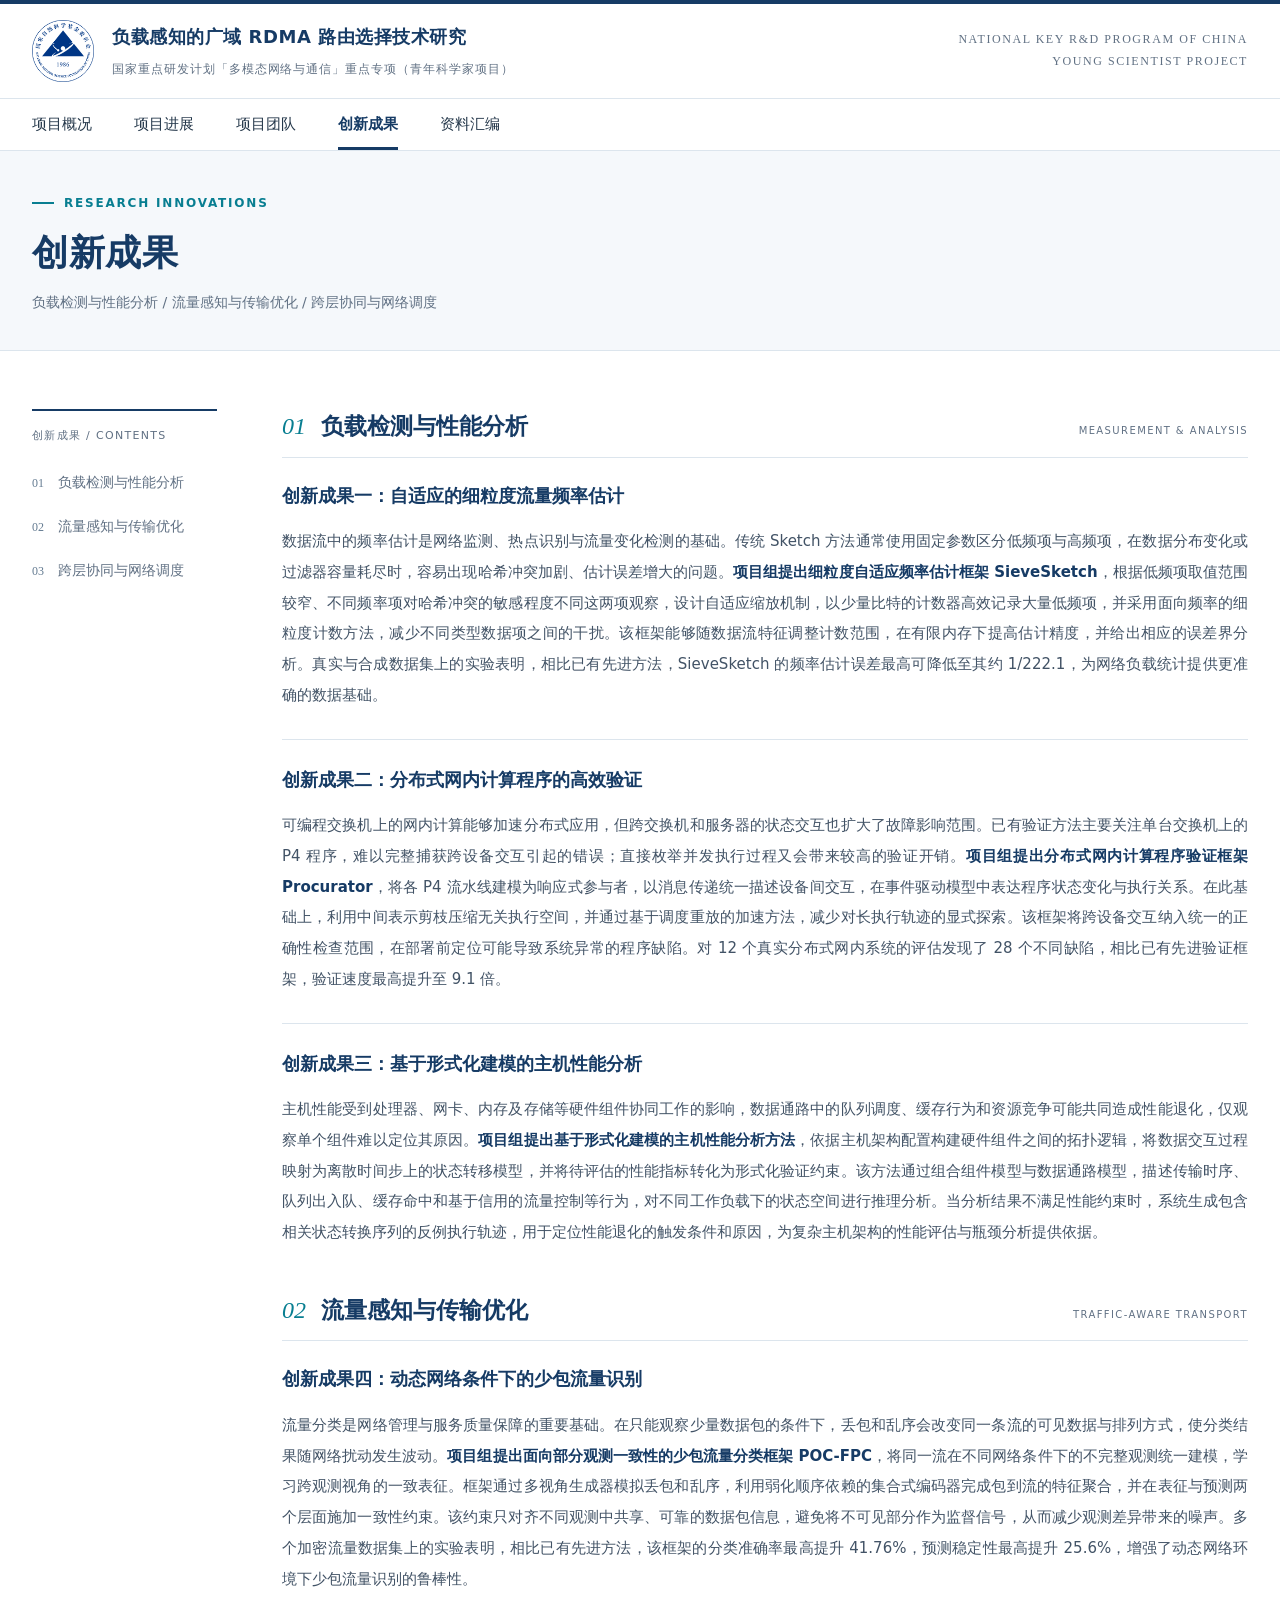
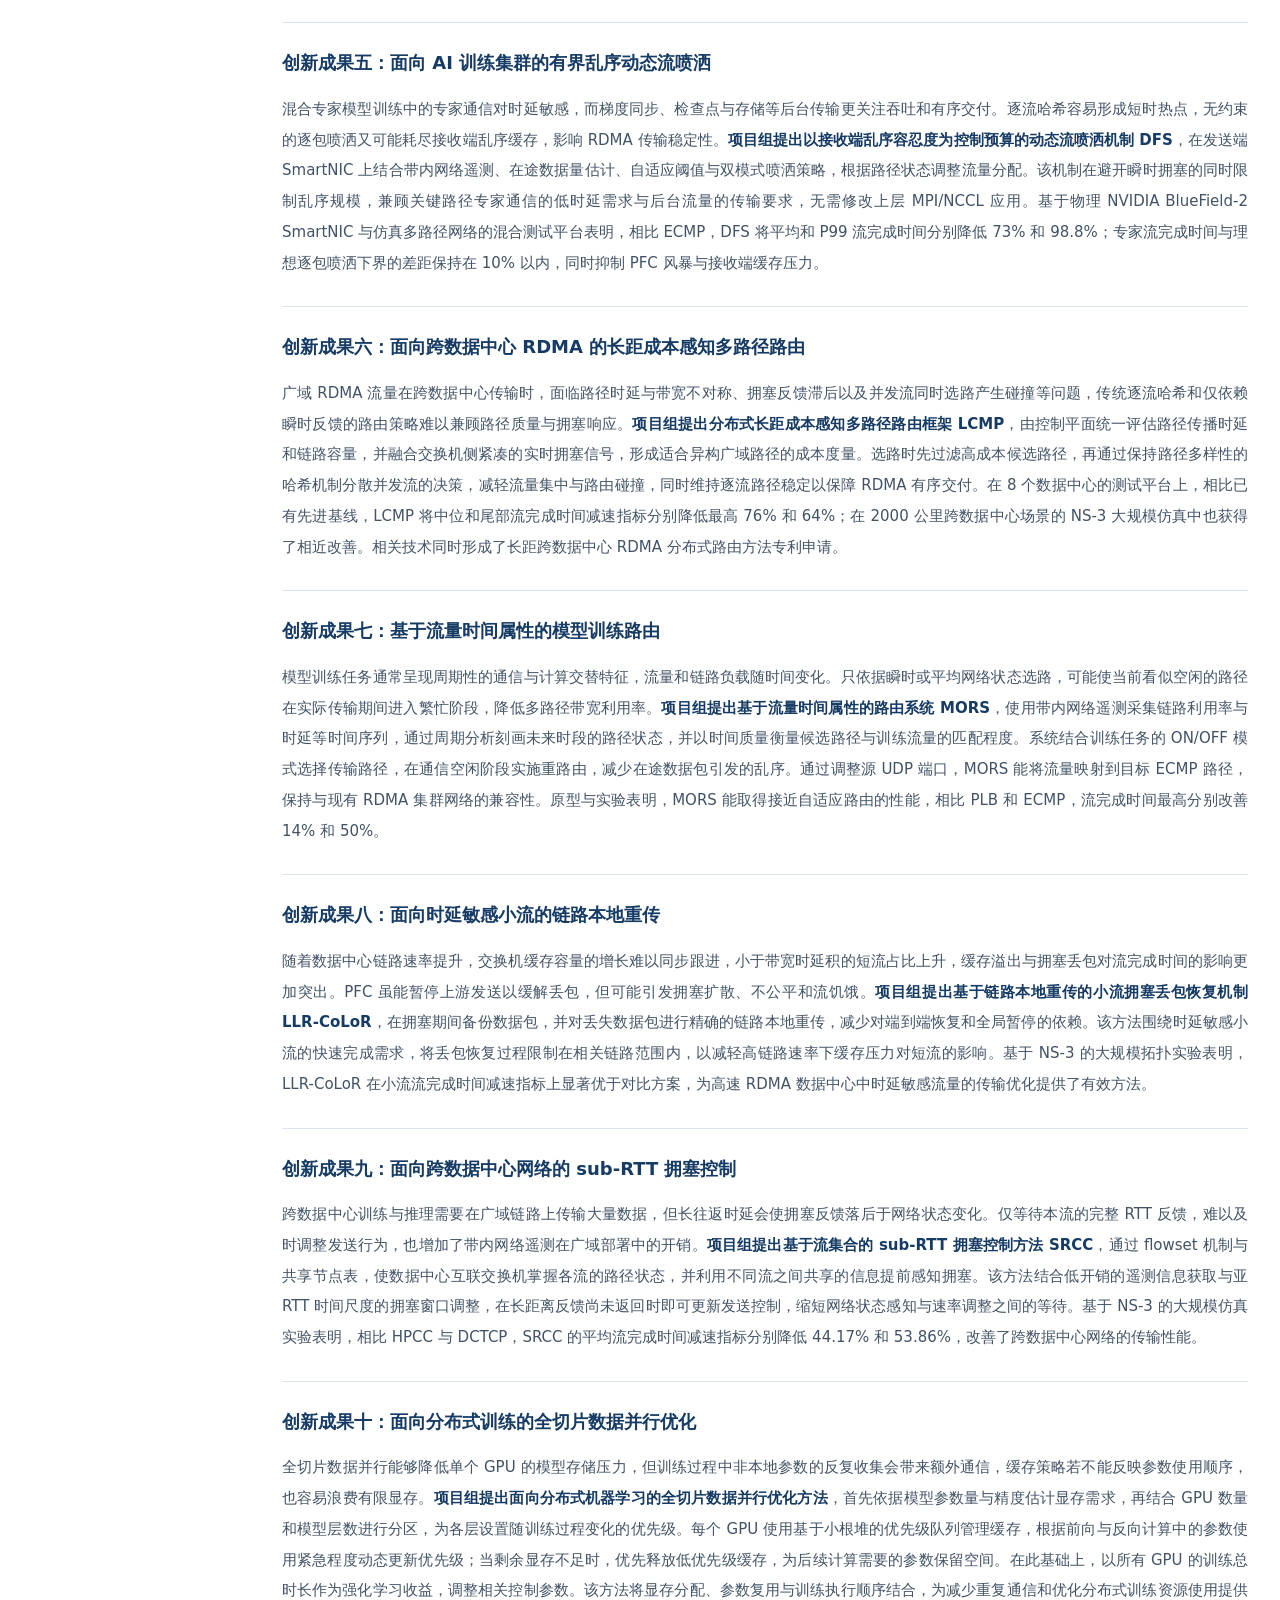
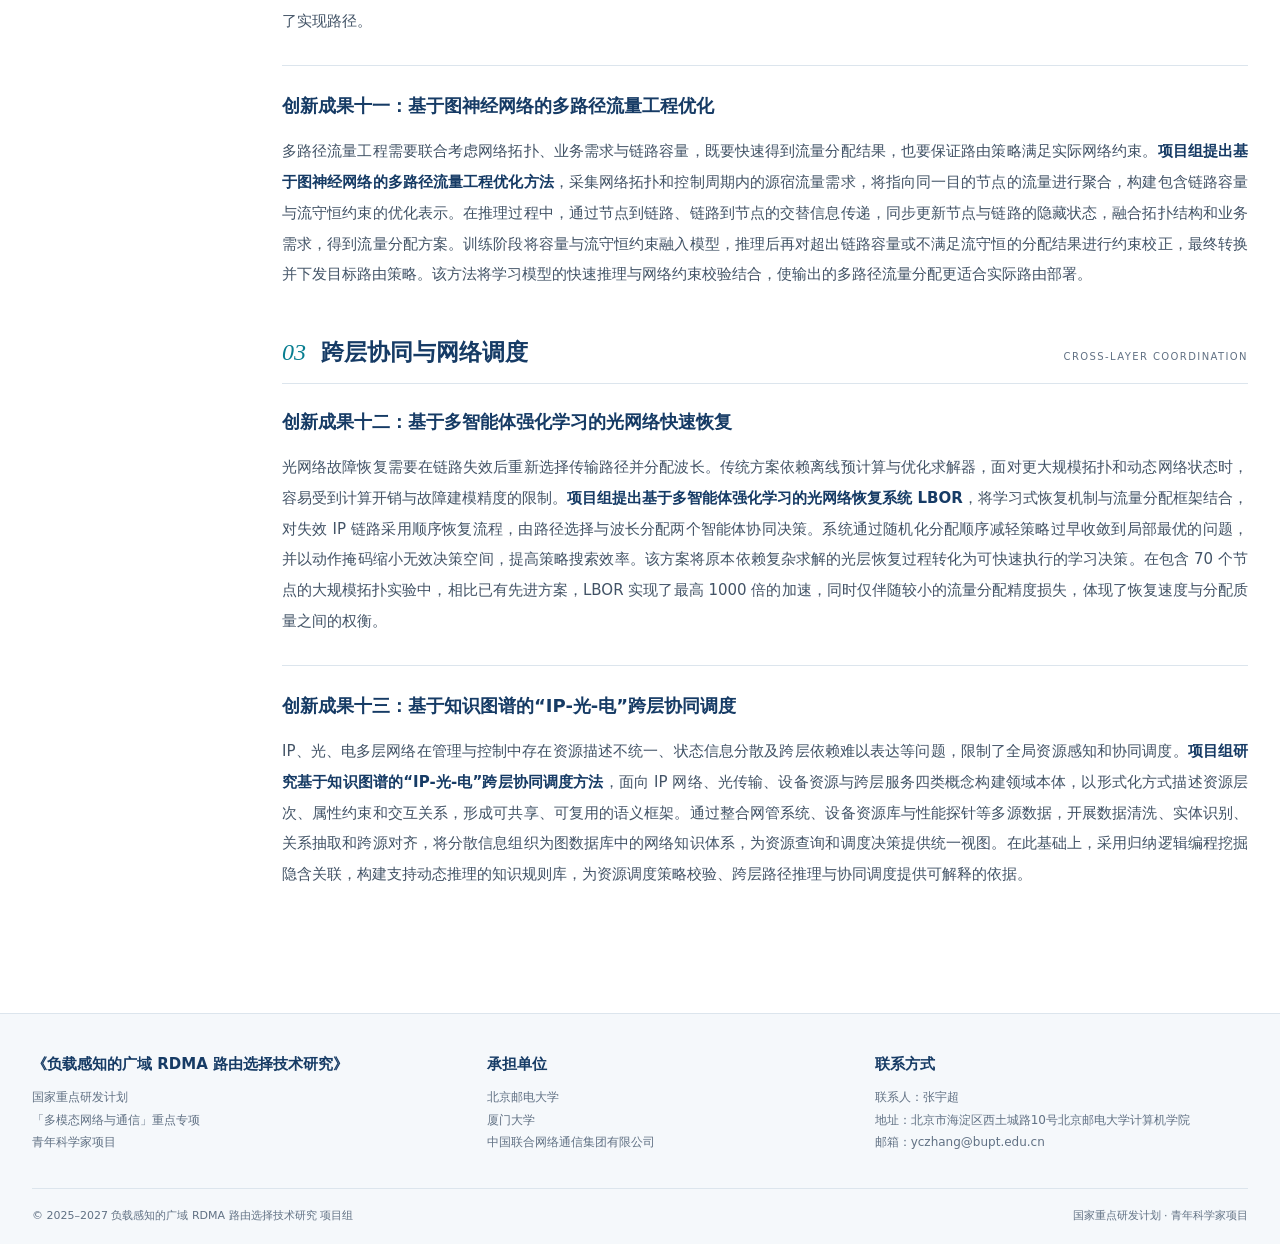
==== commit 9b64434c: "fix(site): unify page headers and progress and team spacing" ====
--- a/innovation.html
+++ b/innovation.html
@@ -21,7 +21,7 @@
           ><img src="assets/NSFC.png" alt="国家自然科学基金委员会标志" width="62" height="62" />
           <div>
             <strong>负载感知的广域 RDMA 路由选择技术研究</strong
-            ><small>国家重点研发计划"多模态网络与通信"重点专项（青年科学家）项目</small>
+            ><small>国家重点研发计划「多模态网络与通信」重点专项（青年科学家项目）</small>
           </div></a
         >
         <div class="brand-note">
